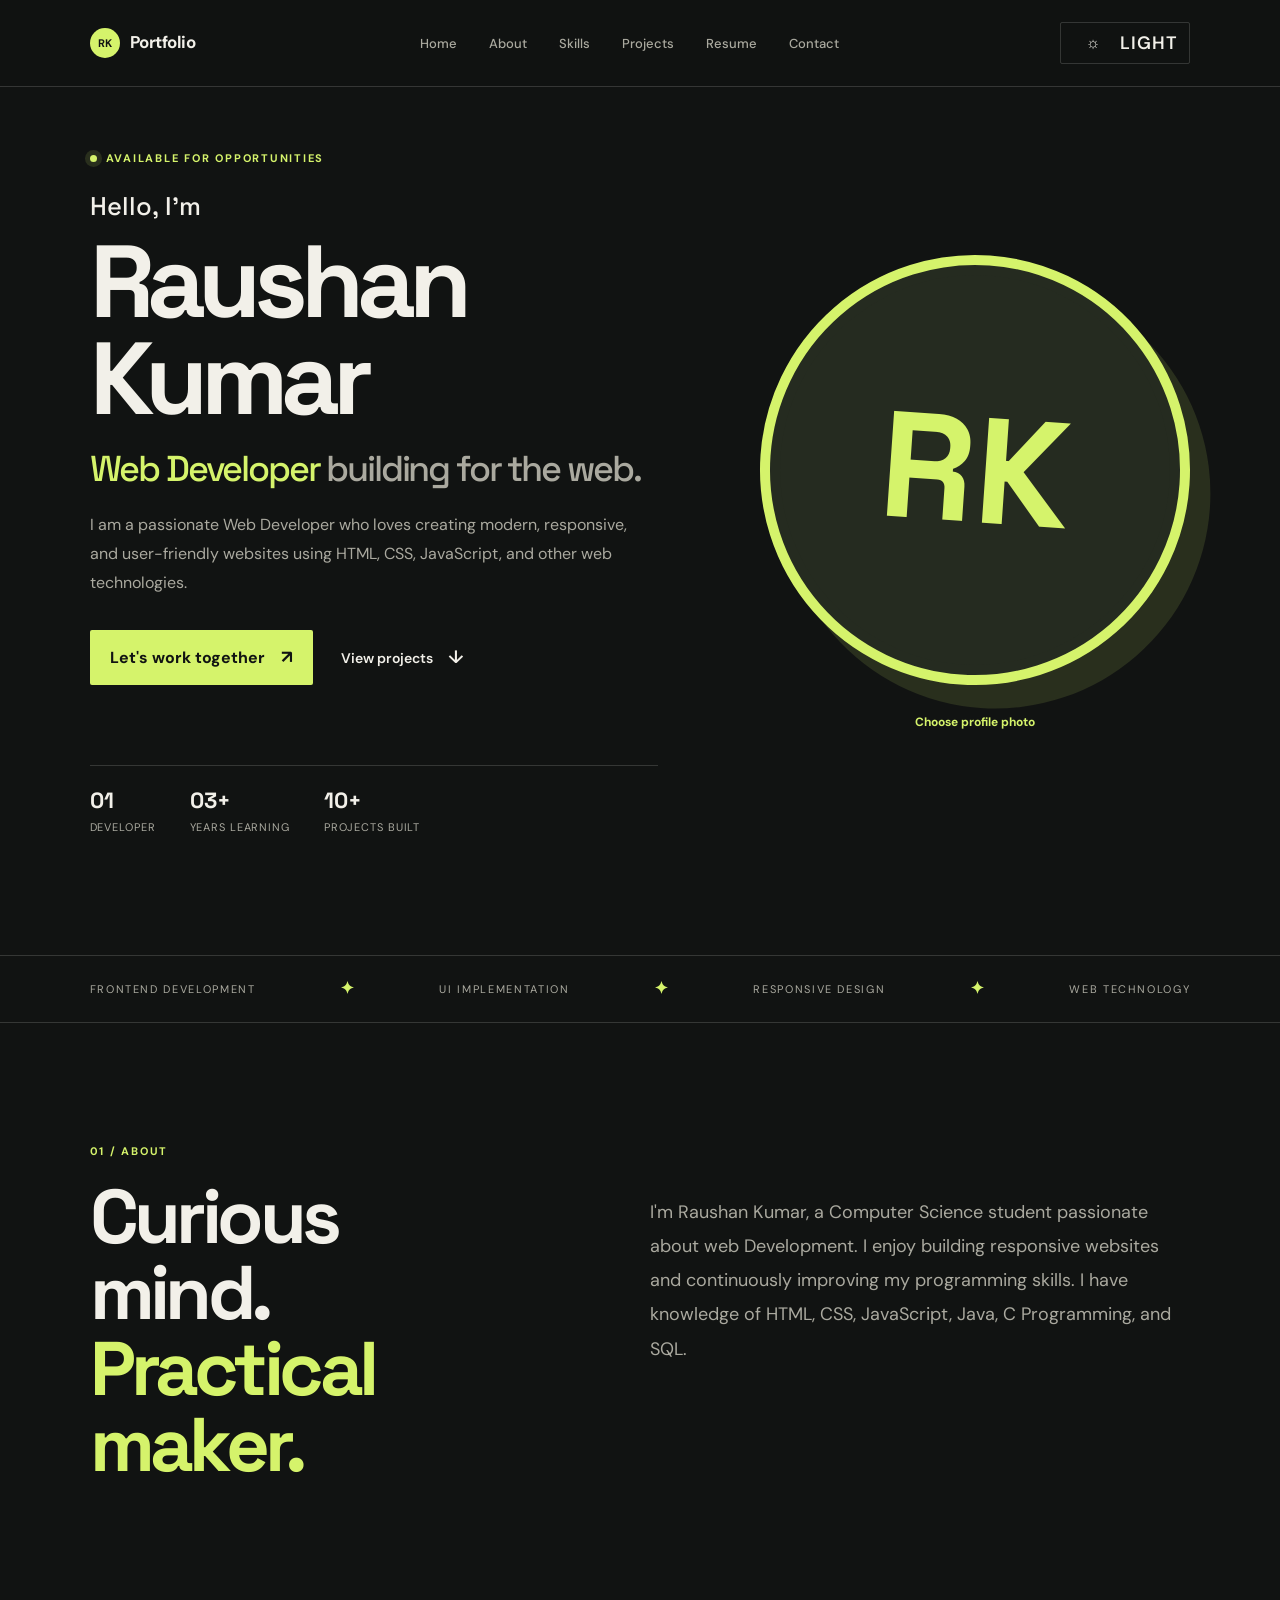
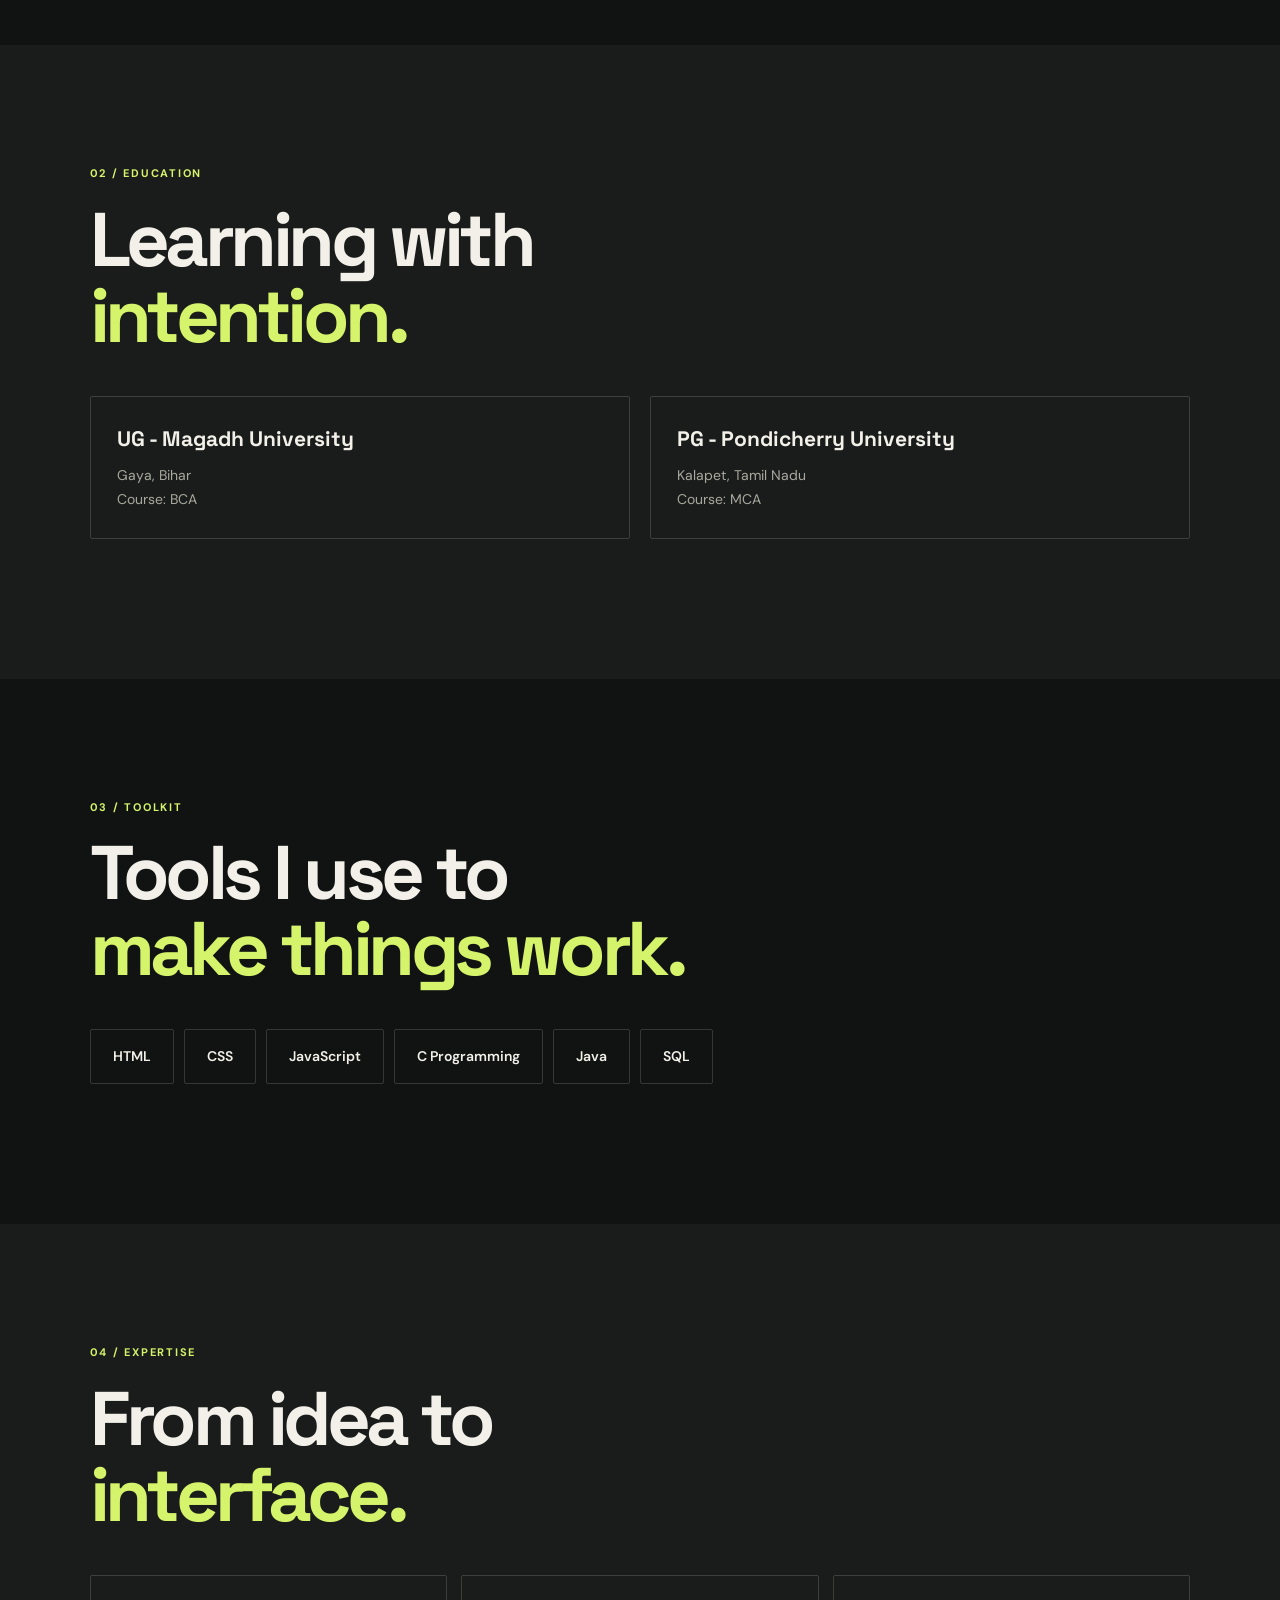
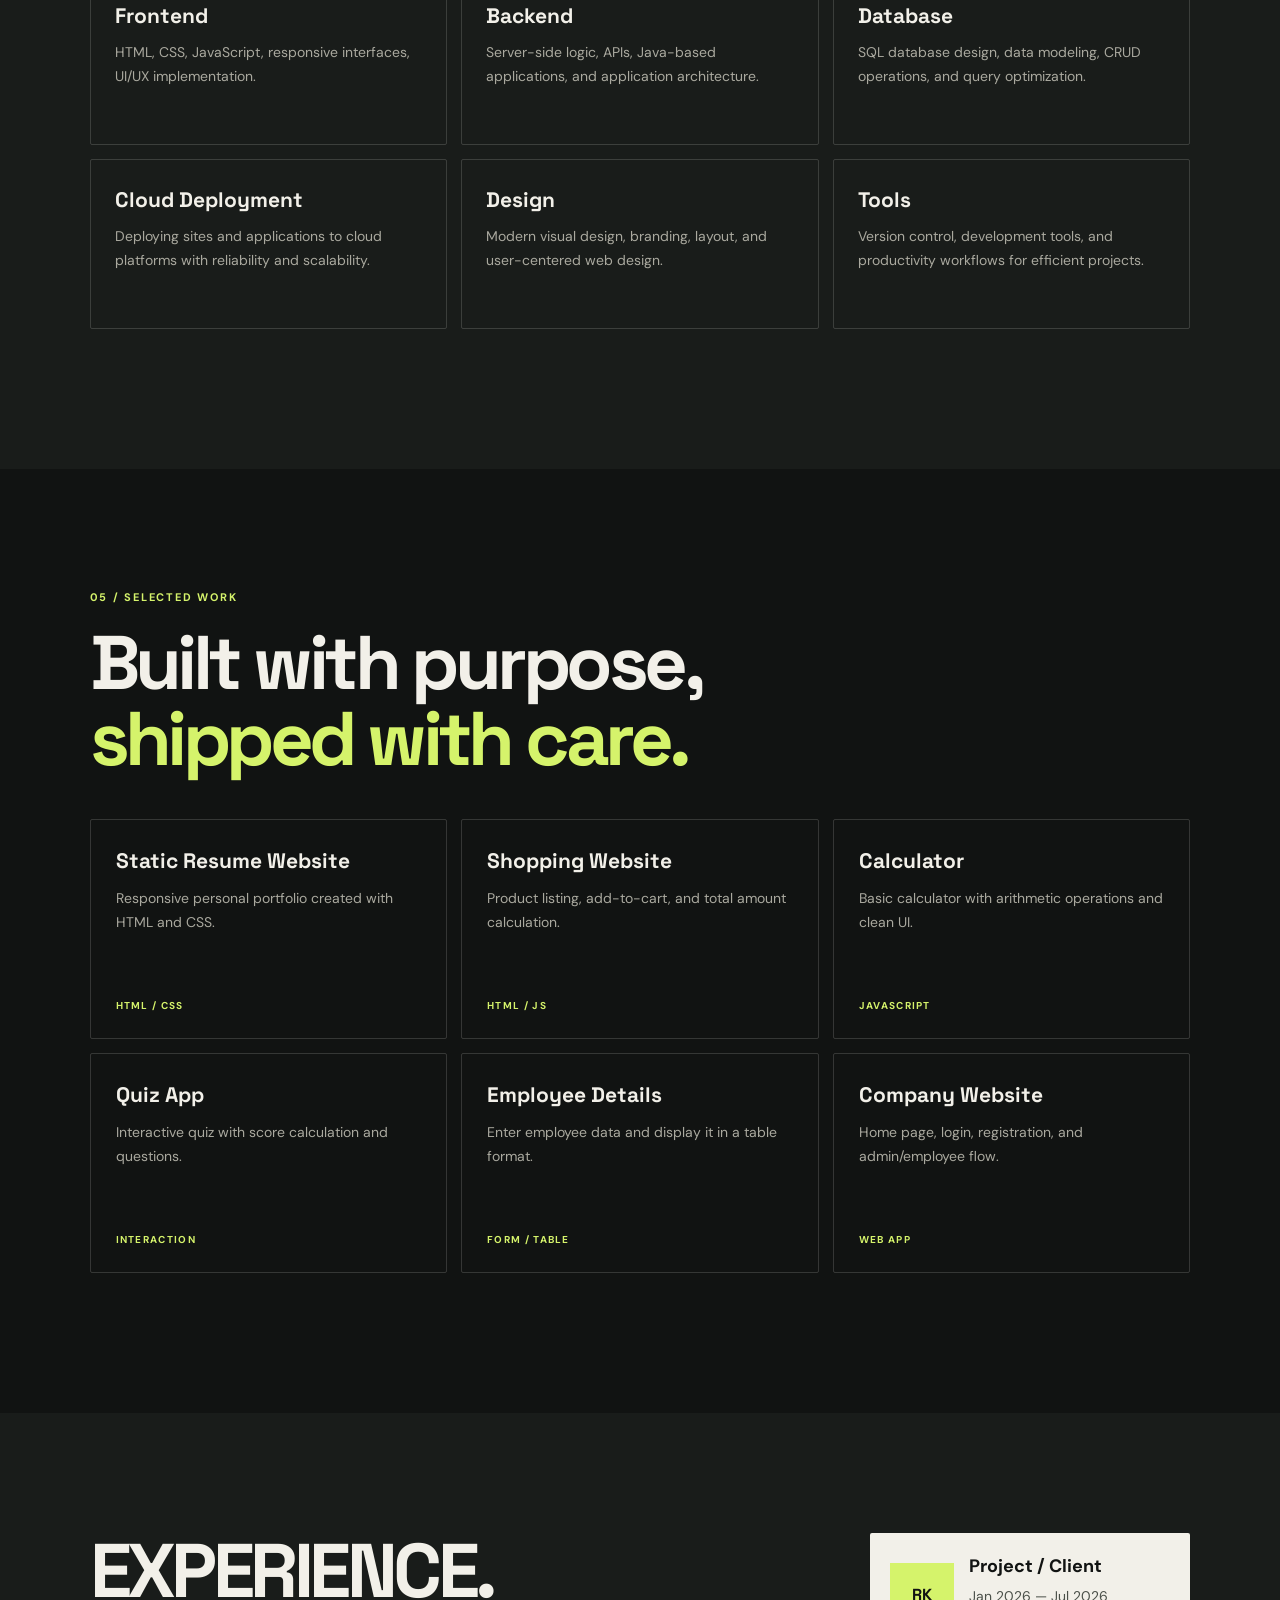
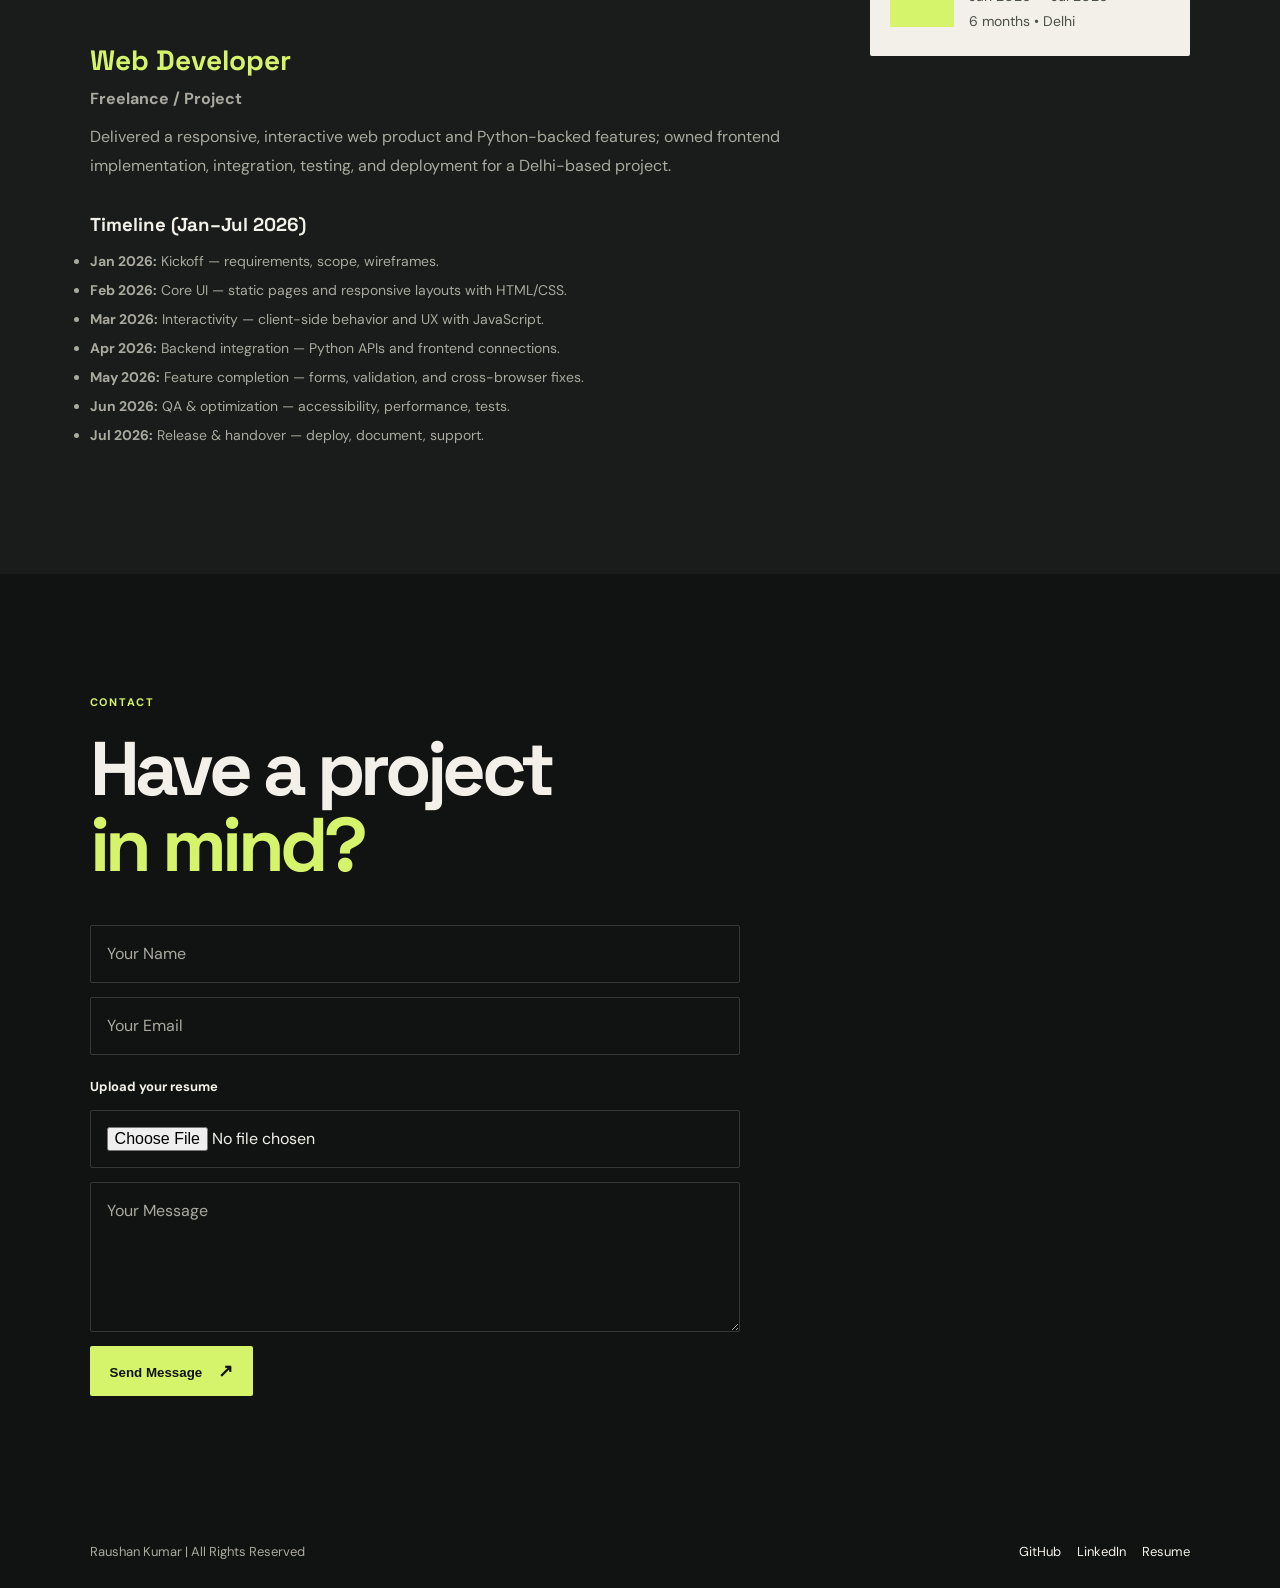
==== index.html @ f3c074e6 "Add files via upload" ====
<!DOCTYPE html>
<html lang="en">
<head>
<meta charset="UTF-8">
<meta name="viewport" content="width=device-width, initial-scale=1.0">
<title>Raushan Kumar | Portfolio</title>

<link rel="stylesheet" href="style.css">

<link rel="preconnect" href="https://fonts.googleapis.com">
<link rel="preconnect" href="https://fonts.gstatic.com" crossorigin>

<link href="https://fonts.googleapis.com/css2?family=DM+Sans:wght@400;500;600;700&family=Space+Grotesk:wght@500;600;700&display=swap" rel="stylesheet">
</head>

<body>

<header>
    <a class="logo" href="#home"><span>RK</span> Portfolio</a>

    <nav>
        <a href="#home">Home</a>
        <a href="#about">About</a>
        <a href="#skills">Skills</a>
        <a href="#projects">Projects</a>
        <a href="#resume">Resume</a>
        <a href="#contact">Contact</a>
    </nav>
    <button class="theme-toggle" id="theme-toggle" type="button" aria-label="Switch to light mode" aria-pressed="false">
        <span class="theme-icon">☼</span>
        <span class="theme-text">Light</span>
    </button>
</header>

<main>
<section class="home" id="home">

    <div class="content">
        <p class="eyebrow"><span></span> Available for opportunities</p>
        <h3>Hello, I'm</h3>
        <h1>Raushan Kumar</h1>
        <h2>Web Developer <span>building for the web.</span></h2>

        <p>
            I am a passionate Web Developer who loves creating modern,
            responsive, and user-friendly websites using HTML, CSS,
            JavaScript, and other web technologies.
        </p>

        <div class="hero-actions">
            <a href="#contact" class="btn">Let's work together <span>↗</span></a>
            <a href="#projects" class="text-link">View projects <span>↓</span></a>
        </div>

        <div class="hero-meta">
            <div><strong>01</strong><span>Developer</span></div>
            <div><strong>03+</strong><span>Years learning</span></div>
            <div><strong>10+</strong><span>Projects built</span></div>
        </div>

    </div>

    <div class="image">
        <div class="profile-frame">
            <img id="profile-image" src="profile.jpg" alt="Raushan Kumar" onerror="this.style.display='none'; document.querySelector('.profile-placeholder').style.display='grid';">
            <div class="profile-placeholder">RK</div>
        </div>
        <label class="profile-upload" for="profile-upload">Choose profile photo</label>
        <input id="profile-upload" class="profile-upload-input" type="file" accept="image/*">
    </div>

</section>

<div class="marquee" aria-label="Areas of expertise">
    <span>FRONTEND DEVELOPMENT</span><b>✦</b><span>UI IMPLEMENTATION</span><b>✦</b><span>RESPONSIVE DESIGN</span><b>✦</b><span>WEB TECHNOLOGY</span>
</div>

<section id="about" class="split-section">

<div><div class="section-label">01 / About</div>
<h2>Curious mind.<br><em>Practical maker.</em></h2></div>

<p>
I'm Raushan Kumar, a Computer Science student passionate about web
Development. I enjoy building responsive websites and continuously
improving my programming skills. I have knowledge of HTML, CSS,
JavaScript, Java, C Programming, and SQL.
</p>

</section>

<section id="education" class="muted-section">

<div class="section-label">02 / Education</div>
<h2>Learning with<br><em>intention.</em></h2>

<div class="education">

<div class="education-card">
<h3>UG - Magadh University</h3>
<p>Gaya, Bihar</p>
<p>Course: BCA</p>
</div>

<div class="education-card">
<h3>PG - Pondicherry University</h3>
<p>Kalapet, Tamil Nadu</p>
<p>Course: MCA</p>
</div>

</div>

</section>

<section id="skills">

<div class="section-label">03 / Toolkit</div>
<h2>Tools I use to<br><em>make things work.</em></h2>

<div class="skills">

<div class="card">HTML</div>
<div class="card">CSS</div>
<div class="card">JavaScript</div>
<div class="card">C Programming</div>
<div class="card">Java</div>
<div class="card">SQL</div>

</div>

</section>

<section id="expertise" class="muted-section">

<div class="section-label">04 / Expertise</div>
<h2>From idea to<br><em>interface.</em></h2>

<div class="expertise">

<div class="expertise-card">
<h3>Frontend</h3>
<p>HTML, CSS, JavaScript, responsive interfaces, UI/UX implementation.</p>
</div>

<div class="expertise-card">
<h3>Backend</h3>
<p>Server-side logic, APIs, Java-based applications, and application architecture.</p>
</div>

<div class="expertise-card">
<h3>Database</h3>
<p>SQL database design, data modeling, CRUD operations, and query optimization.</p>
</div>

<div class="expertise-card">
<h3>Cloud Deployment</h3>
<p>Deploying sites and applications to cloud platforms with reliability and scalability.</p>
</div>

<div class="expertise-card">
<h3>Design</h3>
<p>Modern visual design, branding, layout, and user-centered web design.</p>
</div>

<div class="expertise-card">
<h3>Tools</h3>
<p>Version control, development tools, and productivity workflows for efficient projects.</p>
</div>

</div>

</section>

<section id="projects">

<div class="section-label">05 / Selected work</div>
<h2>Built with purpose,<br><em>shipped with care.</em></h2>

<div class="projects">

<a class="project" href="projects/static-resume.html">
<h3>Static Resume Website</h3>
<p>Responsive personal portfolio created with HTML and CSS.</p>
<span class="project-tag">HTML / CSS</span>
</a>

<a class="project" href="projects/shopping.html">
<h3>Shopping Website</h3>
<p>Product listing, add-to-cart, and total amount calculation.</p>
<span class="project-tag">HTML / JS</span>
</a>

<a class="project" href="projects/calculator.html">
<h3>Calculator</h3>
<p>Basic calculator with arithmetic operations and clean UI.</p>
<span class="project-tag">JAVASCRIPT</span>
</a>

<a class="project" href="projects/quiz.html">
<h3>Quiz App</h3>
<p>Interactive quiz with score calculation and questions.</p>
<span class="project-tag">INTERACTION</span>
</a>

<a class="project" href="projects/employee.html">
<h3>Employee Details</h3>
<p>Enter employee data and display it in a table format.</p>
<span class="project-tag">FORM / TABLE</span>
</a>

<a class="project" href="projects/company.html">
<h3>Company Website</h3>
<p>Home page, login, registration, and admin/employee flow.</p>
<span class="project-tag">WEB APP</span>
</a>

</div>

</section>

<section id="experience" class="experience-section">

    <div class="experience-wrap">

        <div class="experience-left">
            <h2 class="exp-title">EXPERIENCE.</h2>

            <div class="exp-item">
                <h3 class="role">Web Developer</h3>
                <h4 class="company">Freelance / Project</h4>
                <p class="exp-desc">Delivered a responsive, interactive web product and Python-backed features; owned frontend implementation, integration, testing, and deployment for a Delhi-based project.</p>
            </div>

            <div class="timeline-list">
                <h3>Timeline (Jan–Jul 2026)</h3>
                <ul>
                    <li><strong>Jan 2026:</strong> Kickoff — requirements, scope, wireframes.</li>
                    <li><strong>Feb 2026:</strong> Core UI — static pages and responsive layouts with HTML/CSS.</li>
                    <li><strong>Mar 2026:</strong> Interactivity — client-side behavior and UX with JavaScript.</li>
                    <li><strong>Apr 2026:</strong> Backend integration — Python APIs and frontend connections.</li>
                    <li><strong>May 2026:</strong> Feature completion — forms, validation, and cross-browser fixes.</li>
                    <li><strong>Jun 2026:</strong> QA &amp; optimization — accessibility, performance, tests.</li>
                    <li><strong>Jul 2026:</strong> Release &amp; handover — deploy, document, support.</li>
                </ul>
            </div>

        </div>

        <aside class="experience-right">
            <div class="exp-card">
                <div class="exp-logo">RK</div>
                <div class="exp-card-body">
                    <h4>Project / Client</h4>
                    <p>Jan 2026 — Jul 2026</p>
                    <p>6 months • Delhi</p>
                </div>
            </div>
        </aside>

    </div>

</section>
</main>

<section id="contact">

<div class="section-label"> Contact</div>
<h2>Have a project<br><em>in mind?</em></h2>

<form enctype="multipart/form-data">

<input type="text" placeholder="Your Name" required>

<input type="email" placeholder="Your Email" required>

<label class="resume-label" for="resume">Upload your resume</label>
<input id="resume" type="file" accept="application/pdf,.doc,.docx" title="Upload resume (optional)">

<textarea placeholder="Your Message" required></textarea>

<button type="submit">Send Message <span>↗</span></button>

</form>

</section>

<footer>

<p>Raushan Kumar | All Rights Reserved</p>

<div class="footer-social">
    <a href="https://github.com/YOUR_GITHUB_USERNAME" target="_blank">GitHub</a>
    <a href="https://www.linkedin.com/in/YOUR_LINKEDIN_USERNAME/" target="_blank">LinkedIn</a>
    <a href="resume.pdf" target="_blank" download>Resume</a>
</div>

</footer>

<script>
const profileUpload = document.querySelector('#profile-upload');
const profileImage = document.querySelector('#profile-image');
const profilePlaceholder = document.querySelector('.profile-placeholder');
const themeToggle = document.querySelector('#theme-toggle');

function setTheme(theme) {
    const isLight = theme === 'light';
    document.documentElement.dataset.theme = isLight ? 'light' : 'dark';
    themeToggle.setAttribute('aria-pressed', String(isLight));
    themeToggle.setAttribute('aria-label', isLight ? 'Switch to dark mode' : 'Switch to light mode');
    themeToggle.querySelector('.theme-icon').textContent = isLight ? '☾' : '☼';
    themeToggle.querySelector('.theme-text').textContent = isLight ? 'Dark' : 'Light';
    localStorage.setItem('portfolio-theme', isLight ? 'light' : 'dark');
}

setTheme(localStorage.getItem('portfolio-theme') || 'dark');
themeToggle.addEventListener('click', () => {
    setTheme(document.documentElement.dataset.theme === 'light' ? 'dark' : 'light');
});

profileUpload.addEventListener('change', () => {
    const selectedPhoto = profileUpload.files[0];
    if (!selectedPhoto) return;
    profileImage.src = URL.createObjectURL(selectedPhoto);
    profileImage.style.display = 'block';
    profilePlaceholder.style.display = 'none';
});
</script>

</body>
</html>
---- style.css ----
@import url('https://fonts.googleapis.com/css2?family=DM+Sans:wght@400;500;600;700&family=Space+Grotesk:wght@500;600;700&display=swap');
:root{--ink:#111312;--paper:#f2f0e9;--muted:#aaa99f;--line:rgba(242,240,233,.16);--lime:#d5f36b}
*{margin:0;padding:0;box-sizing:border-box;scroll-behavior:smooth}
body{background:var(--ink);color:var(--paper);font-family:'DM Sans',sans-serif;line-height:1.5}
[data-theme="light"]{--ink:#f4f2ea;--paper:#171916;--muted:#62665e;--line:rgba(23,25,22,.18)}
[data-theme="light"] header{background:rgba(244,242,234,.88)}
[data-theme="light"] .muted-section,[data-theme="light"] .experience-section{background:#e7e5dc}
[data-theme="light"] .profile-frame{background:#d7d9cc}
header{position:fixed;top:0;width:100%;display:flex;justify-content:space-between;align-items:center;padding:22px 7vw;background:rgba(17,19,18,.86);backdrop-filter:blur(14px);border-bottom:1px solid var(--line);z-index:1000}
.logo{font-size:17px;font-weight:700;color:var(--paper);text-decoration:none;letter-spacing:-.03em;display:flex;align-items:center;gap:10px}.logo span{color:var(--ink);background:var(--lime);width:30px;height:30px;display:grid;place-items:center;font-size:11px;border-radius:50%}
nav a{color:var(--muted);text-decoration:none;margin-left:28px;font-size:13px;font-weight:500;transition:.3s}nav a:hover{color:var(--lime)}
.theme-toggle{display:flex;align-items:center;gap:7px;margin-left:24px;padding:8px 12px;background:transparent;color:var(--paper);border:1px solid var(--line);font:600 11px 'DM Sans',sans-serif;text-transform:uppercase;letter-spacing:.08em}.theme-toggle:hover{background:var(--lime);color:var(--ink);transform:none}.theme-icon{font-size:16px;line-height:1}
section{padding:120px 7vw;max-width:1440px;margin:auto}.home{display:flex;justify-content:space-between;align-items:center;min-height:100vh;gap:8vw;padding-top:150px;position:relative;overflow:hidden}.home h3{font-family:'Space Grotesk',sans-serif;font-size:clamp(18px,2vw,28px);font-weight:500;margin-bottom:8px}.home h1{font-family:'Space Grotesk',sans-serif;font-size:clamp(50px,8vw,112px);line-height:.95;letter-spacing:-.07em;color:var(--paper);max-width:800px}.home h2{margin:24px 0;font-size:clamp(20px,3vw,36px);font-weight:500;color:var(--lime)}.home h2 span{color:var(--muted)}
.eyebrow,.section-label{color:var(--lime);font-size:11px;font-weight:700;letter-spacing:.16em;text-transform:uppercase}.eyebrow{display:flex;align-items:center;gap:9px;margin-bottom:20px}.eyebrow span{width:7px;height:7px;background:var(--lime);border-radius:50%;box-shadow:0 0 0 5px rgba(213,243,107,.12)}.home p:not(.eyebrow){color:var(--muted);margin:20px 0;line-height:1.8;max-width:540px}.hero-actions{display:flex;align-items:center;gap:28px;margin-top:32px}.btn,button{display:inline-block;padding:14px 20px;background:var(--lime);color:var(--ink);text-decoration:none;font-weight:700;border:0;border-radius:2px;transition:.3s;cursor:pointer}.btn:hover,button:hover{background:#fff;transform:translateY(-3px)}.btn span,.text-link span,button span{margin-left:12px;font-size:18px}.text-link{color:var(--paper);text-decoration:none;font-size:14px;font-weight:600}.text-link:hover{color:var(--lime)}.hero-meta{display:flex;gap:34px;margin-top:80px;border-top:1px solid var(--line);padding-top:18px}.hero-meta div{display:flex;flex-direction:column;gap:2px}.hero-meta strong{font-family:'Space Grotesk';font-size:22px}.hero-meta span{font-size:11px;color:var(--muted);text-transform:uppercase;letter-spacing:.08em}
.profile-frame{width:min(34vw,430px);aspect-ratio:1;border:10px solid var(--lime);border-radius:50%;padding:10px;background:#252b20;box-shadow:22px 22px 0 rgba(213,243,107,.12);transform:rotate(4deg)}.profile-frame img,.profile-placeholder{width:100%;height:100%;object-fit:cover;object-position:center;border-radius:50%}.profile-placeholder{display:none;place-items:center;background:#252b20;color:var(--lime);font:700 clamp(70px,12vw,150px)/1 'Space Grotesk'}.profile-upload{display:block;width:max-content;margin:28px auto 0;color:var(--lime);font-size:12px;font-weight:700;cursor:pointer}.profile-upload:hover{text-decoration:underline}.profile-upload-input{display:none}.marquee{border-top:1px solid var(--line);border-bottom:1px solid var(--line);padding:20px 7vw;display:flex;justify-content:space-between;align-items:center;gap:25px;color:var(--muted);font-size:11px;letter-spacing:.15em;overflow:hidden;white-space:nowrap}.marquee b{color:var(--lime);font-size:17px}
.section-label{margin-bottom:20px}section h2{font-family:'Space Grotesk',sans-serif;text-align:left;font-size:clamp(38px,6vw,76px);line-height:1;letter-spacing:-.06em;color:var(--paper);margin:0 0 42px}section h2 em{color:var(--lime);font-style:normal}.split-section{display:grid;grid-template-columns:1fr 1.25fr;gap:10vw;align-items:start}#about p{color:var(--muted);max-width:650px;margin:52px 0 0;line-height:1.9;text-align:left;font-size:18px}.muted-section{background:#191c1a;max-width:none;padding-left:7vw;padding-right:7vw}.education,.skills,.expertise,.projects{max-width:1180px;margin:0 auto 20px}.education{display:grid;grid-template-columns:repeat(2,1fr);gap:20px}.education-card,.expertise-card,.project,.card{background:transparent;border:1px solid var(--line);border-radius:2px;transition:.3s}.education-card{padding:26px}.education-card:hover,.expertise-card:hover,.project:hover,.card:hover{transform:translateY(-6px);border-color:var(--lime);background:rgba(213,243,107,.07)}.education-card h3,.expertise-card h3,.project h3{font-family:'Space Grotesk';font-size:21px;margin-bottom:10px}.education-card p,.expertise-card p,.project p{color:var(--muted);font-size:14px;line-height:1.7}.skills{display:flex;flex-wrap:wrap;gap:10px}.card{padding:16px 22px;font-size:14px;font-weight:600}.expertise{display:grid;grid-template-columns:repeat(3,1fr);gap:14px}.expertise-card{padding:24px;min-height:170px}.projects{display:grid;grid-template-columns:repeat(3,1fr);gap:14px}.project{padding:25px;min-height:220px;display:flex;flex-direction:column;text-decoration:none;color:inherit}.project-tag{margin-top:auto;color:var(--lime);font-size:10px;letter-spacing:.13em;font-weight:700}
.experience-section{background:#191c1a;max-width:none}.experience-wrap{display:flex;gap:70px;align-items:flex-start;max-width:1180px;margin:0 auto}.experience-left{flex:1}.exp-title{font-size:clamp(38px,6vw,76px);font-family:'Space Grotesk';letter-spacing:-.06em;margin-bottom:30px}.exp-item .role{font-family:'Space Grotesk';font-size:28px;color:var(--lime);margin-bottom:6px}.company{font-size:16px;color:var(--muted);margin-bottom:12px}.exp-desc{line-height:1.8;color:var(--muted);max-width:700px}.experience-right{width:320px}.exp-card{background:var(--paper);color:var(--ink);padding:20px;border-radius:2px;display:flex;gap:15px;align-items:center}.exp-logo{width:64px;height:64px;background:var(--lime);display:grid;place-items:center;font-family:'Space Grotesk';font-weight:700}.exp-card-body h4{margin:0 0 6px;font-size:18px}.exp-card-body p{margin:4px 0;color:#4b5049;font-size:14px}.timeline-list{margin-top:30px}.timeline-list h3{font-family:'Space Grotesk';margin-bottom:12px}.timeline-list li{margin-bottom:8px;color:var(--muted);font-size:14px}
#contact{background:var(--ink);color:var(--paper);max-width:none}#contact .section-label{color:var(--lime)}#contact h2{color:var(--paper)}#contact h2 em{color:var(--lime)}form{max-width:650px;display:flex;flex-direction:column;gap:14px}.resume-label{font-size:13px;font-weight:700;margin-top:8px}input,textarea{padding:16px;border:1px solid var(--line);border-radius:2px;font:inherit;background:transparent;color:var(--paper)}input::placeholder,textarea::placeholder{color:var(--muted)}textarea{height:150px;resize:vertical}#contact button{background:var(--lime);color:var(--ink);align-self:flex-start}footer{background:var(--ink);padding:26px 7vw;display:flex;justify-content:space-between;align-items:center;color:var(--muted);font-size:13px}.footer-social{display:flex;gap:16px}.footer-social a{color:var(--paper);text-decoration:none}.footer-social a:hover{color:var(--lime)}
@media(max-width:768px){header{padding:16px 5vw;flex-wrap:wrap;gap:12px}.theme-toggle{margin-left:auto;padding:7px 9px}.theme-text{display:none}nav{width:100%;display:flex;justify-content:space-between;order:3}nav a{margin-left:0;font-size:11px}section{padding:90px 5vw}.home{flex-direction:column-reverse;align-items:flex-start;padding-top:130px;gap:60px}.image{align-self:center}.profile-frame{width:min(76vw,360px)}.home h1{font-size:clamp(48px,14vw,80px)}.hero-meta{margin-top:50px;gap:20px}.hero-meta span{font-size:9px}.marquee{padding:16px 5vw;justify-content:flex-start}.marquee span:nth-of-type(even),.marquee span:nth-of-type(3){display:none}.split-section{display:block}.split-section h2{margin-bottom:0}.split-section p{margin-top:30px!important}.education,.expertise,.projects{grid-template-columns:1fr}.experience-wrap{flex-direction:column;gap:35px}.experience-right{width:100%}.exp-card{max-width:100%}footer{flex-direction:column;gap:18px;text-align:center}}
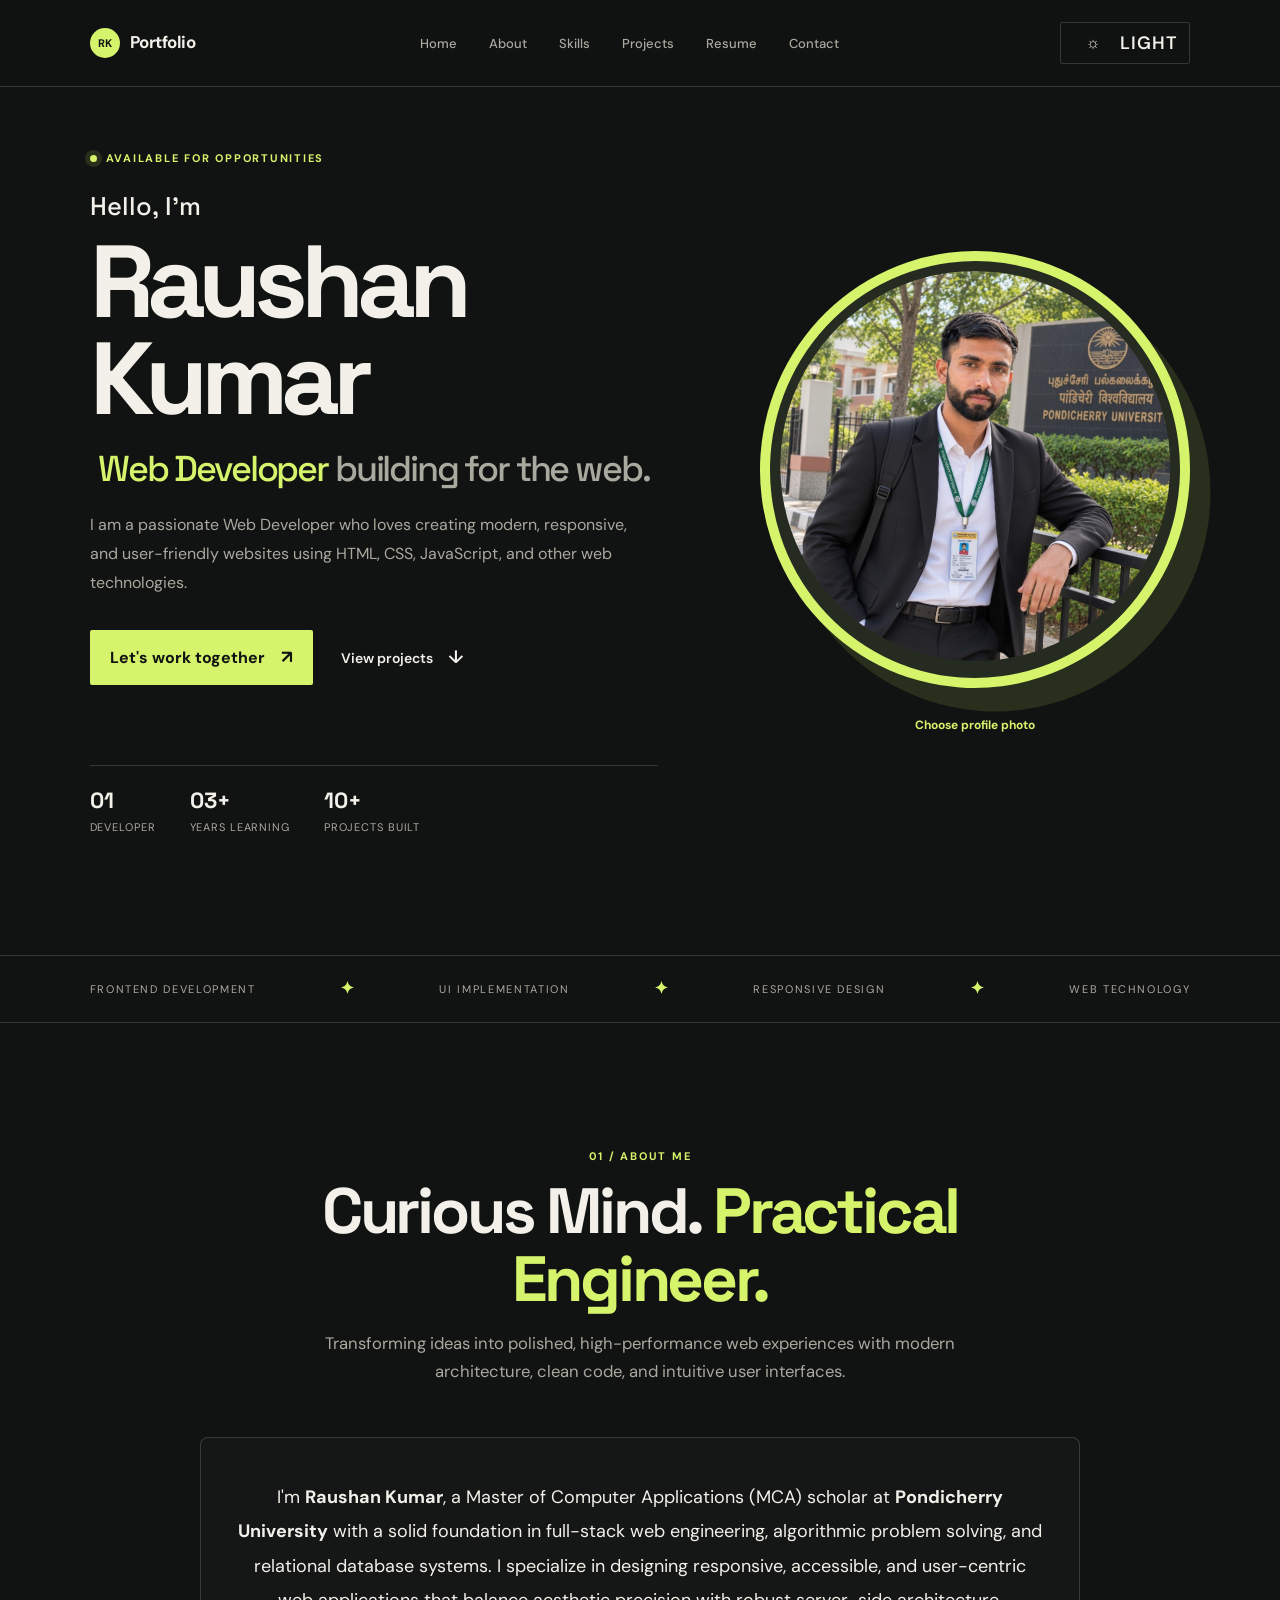
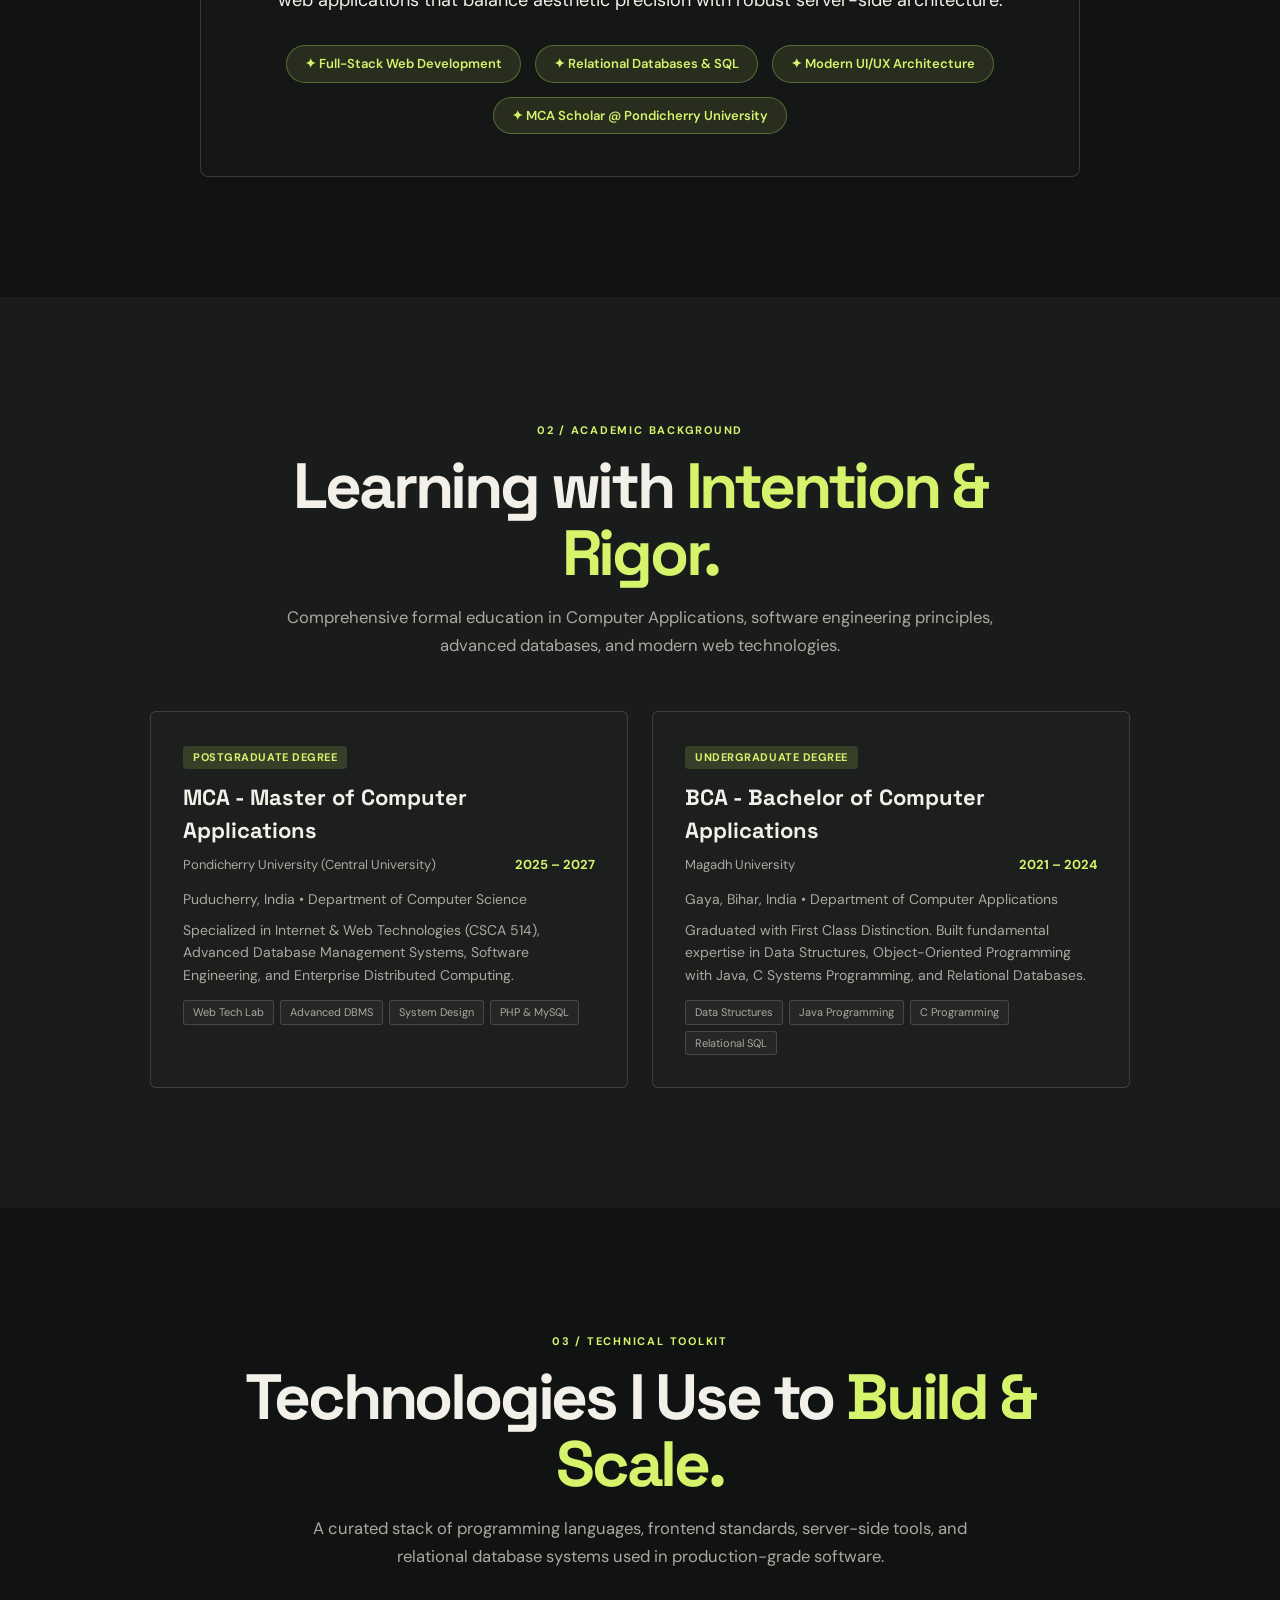
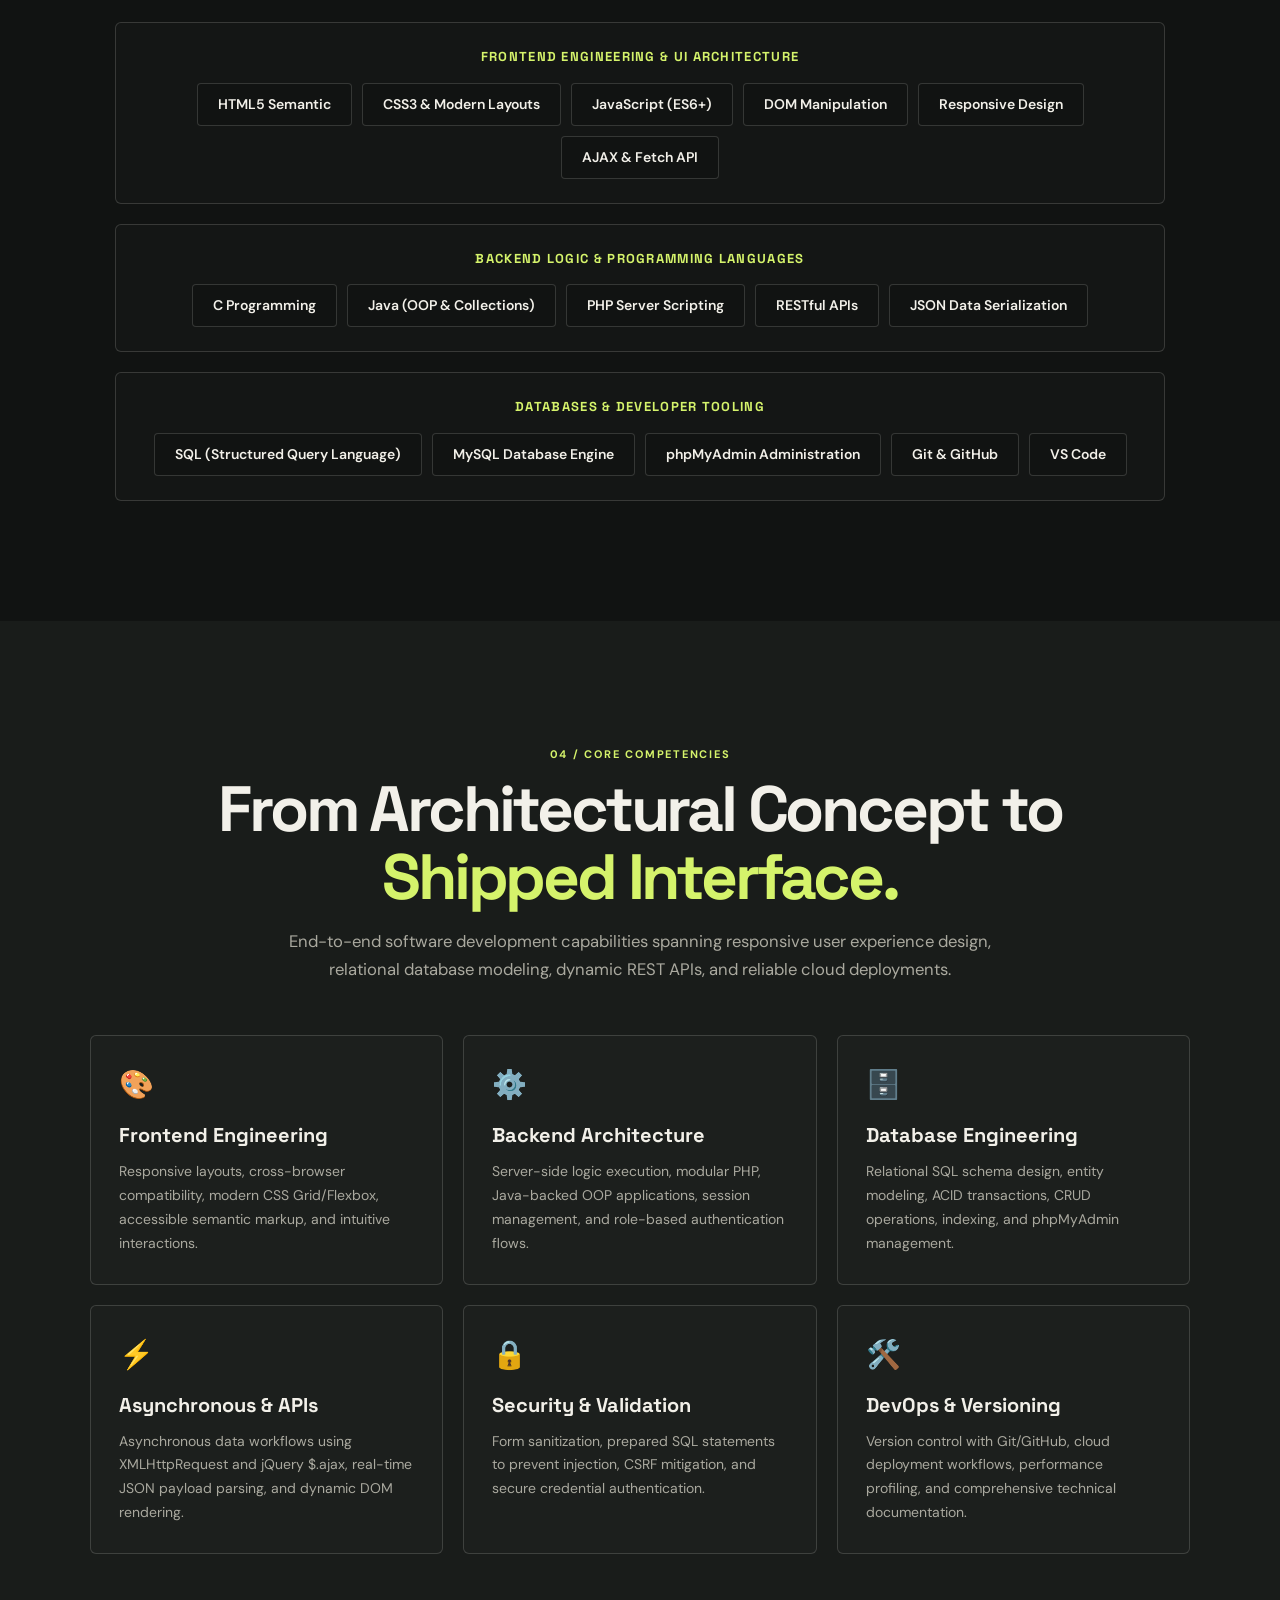
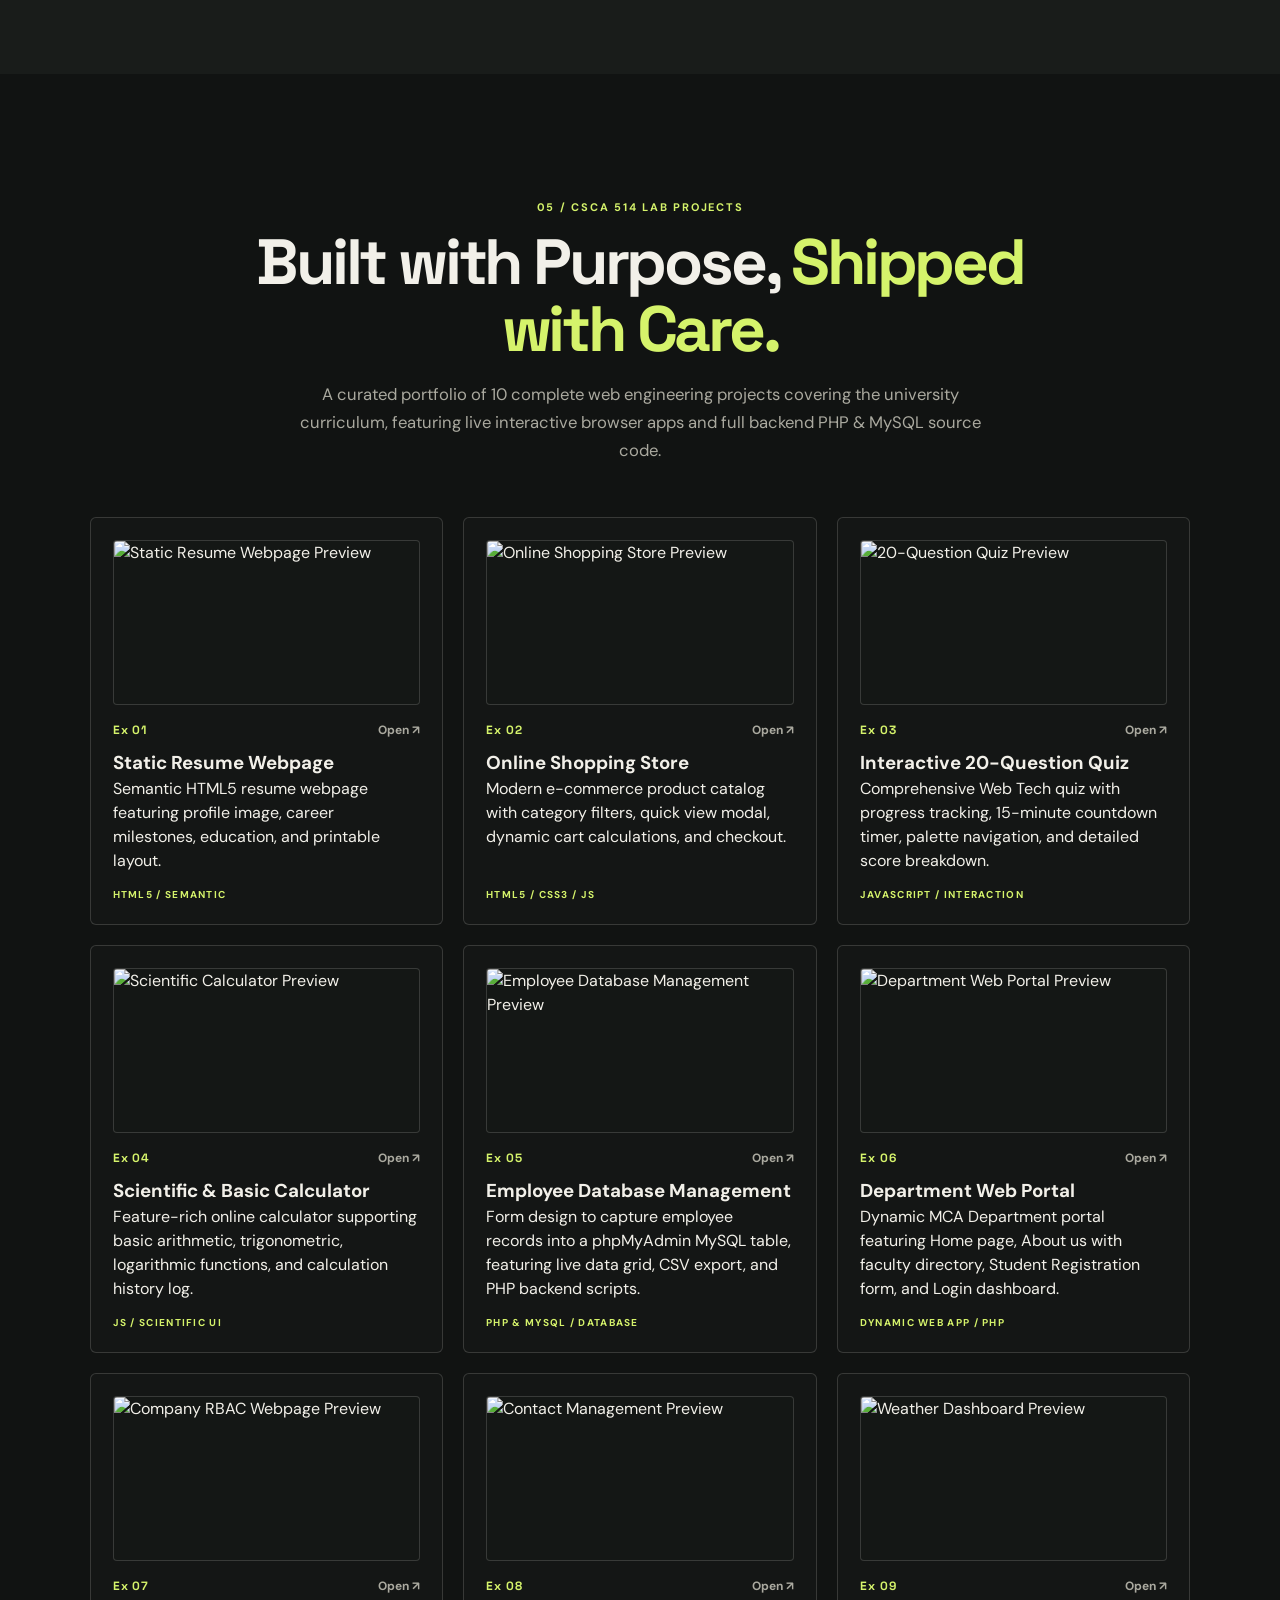
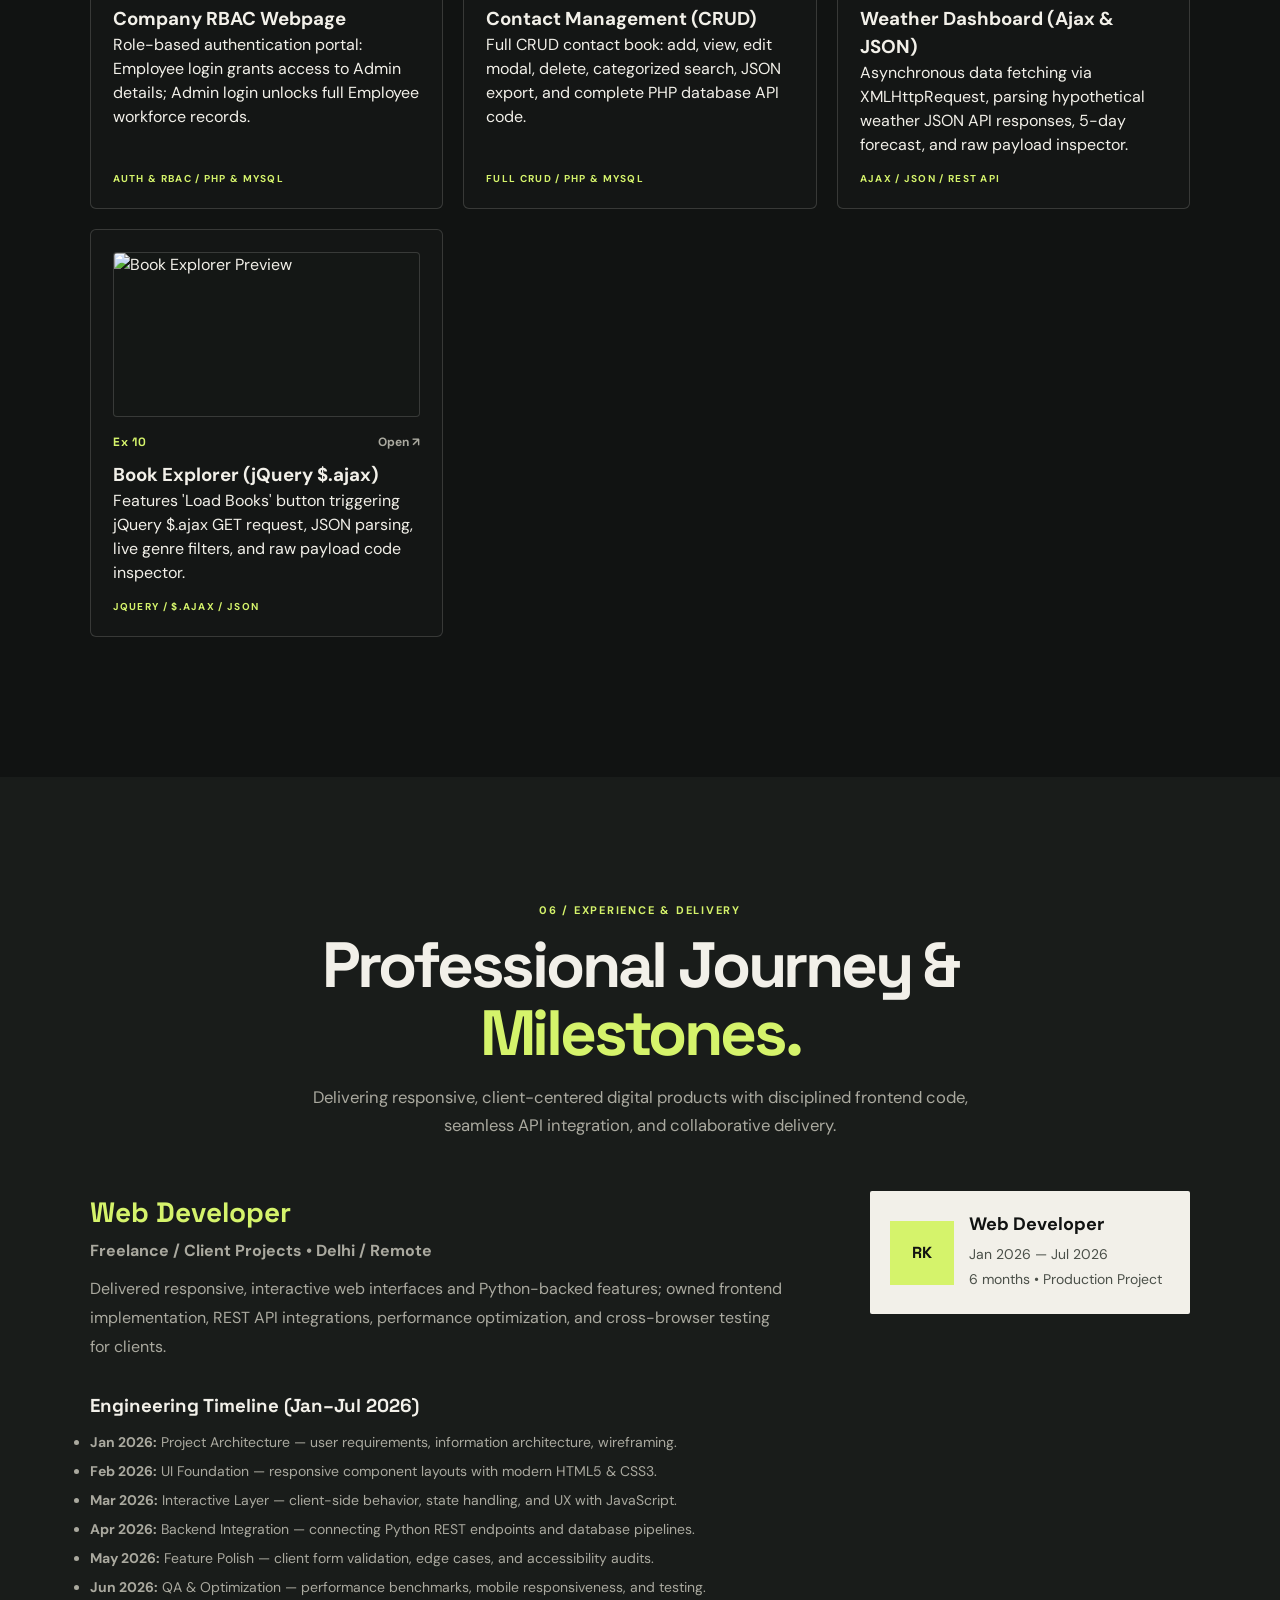
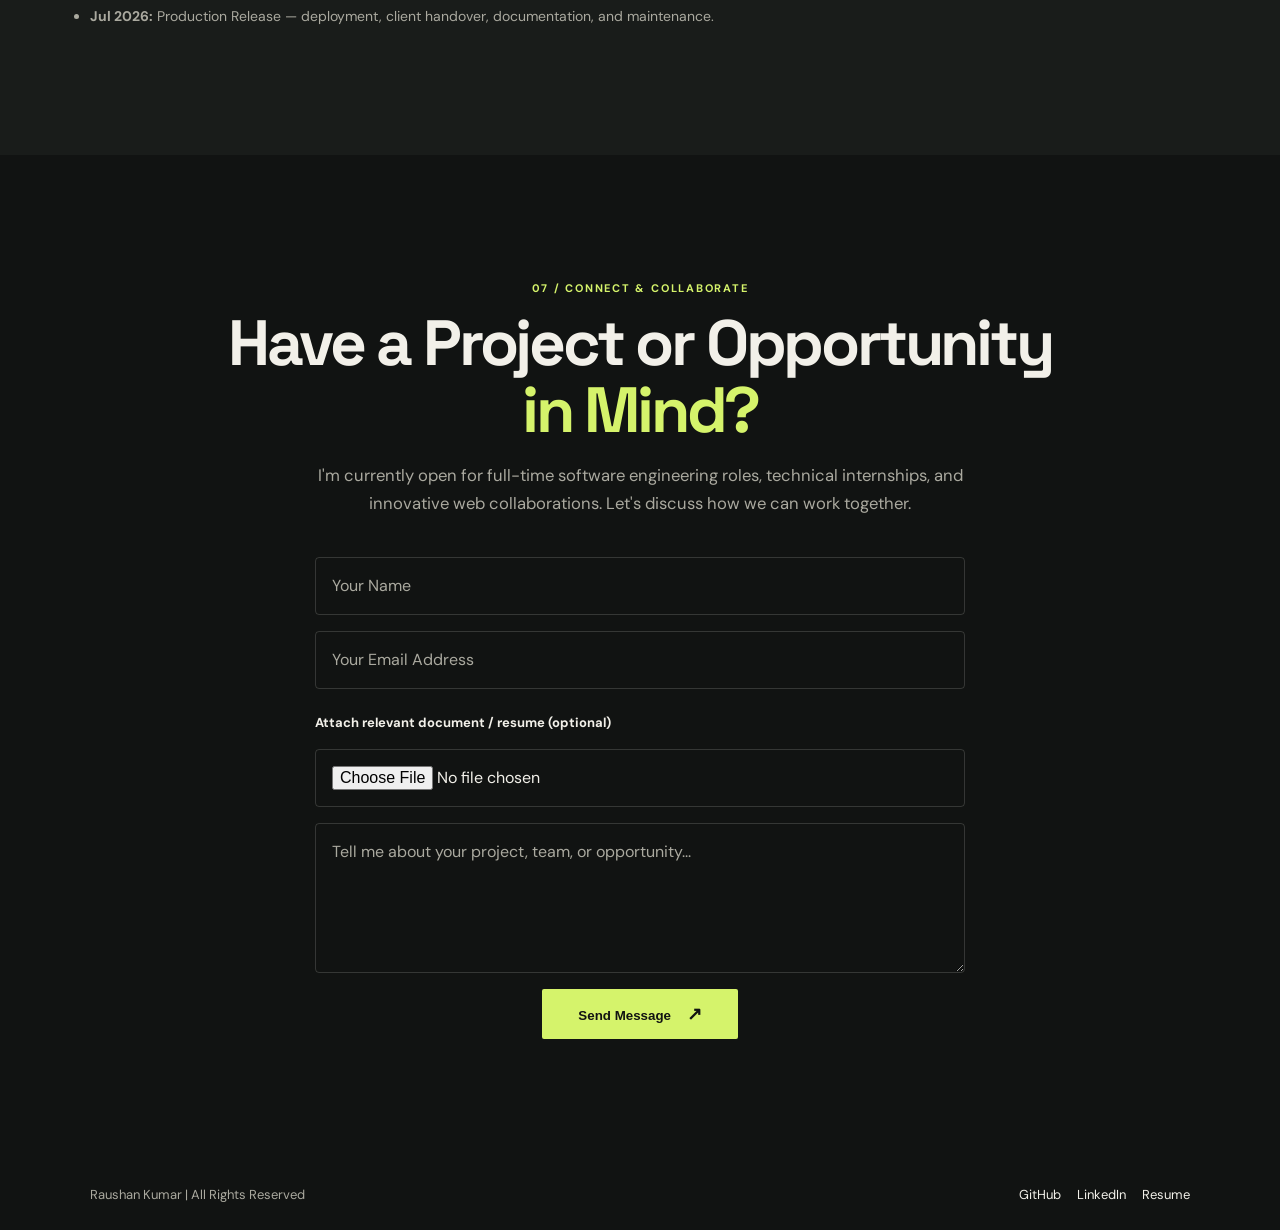
==== commit a1f5b49a: "Add files via upload" ====
--- a/index.html
+++ b/index.html
@@ -75,143 +75,297 @@
     <span>FRONTEND DEVELOPMENT</span><b>✦</b><span>UI IMPLEMENTATION</span><b>✦</b><span>RESPONSIVE DESIGN</span><b>✦</b><span>WEB TECHNOLOGY</span>
 </div>
 
-<section id="about" class="split-section">
-
-<div><div class="section-label">01 / About</div>
-<h2>Curious mind.<br><em>Practical maker.</em></h2></div>
-
-<p>
-I'm Raushan Kumar, a Computer Science student passionate about web
-Development. I enjoy building responsive websites and continuously
-improving my programming skills. I have knowledge of HTML, CSS,
-JavaScript, Java, C Programming, and SQL.
-</p>
-
+<section id="about">
+    <div class="section-header">
+        <div class="section-label">01 / About Me</div>
+        <h2>Curious Mind. <em>Practical Engineer.</em></h2>
+        <p class="section-sub">Transforming ideas into polished, high-performance web experiences with modern architecture, clean code, and intuitive user interfaces.</p>
+    </div>
+
+    <div class="about-card-center">
+        <p>
+            I'm <strong>Raushan Kumar</strong>, a Master of Computer Applications (MCA) scholar at <strong>Pondicherry University</strong> with a solid foundation in full-stack web engineering, algorithmic problem solving, and relational database systems. I specialize in designing responsive, accessible, and user-centric web applications that balance aesthetic precision with robust server-side architecture.
+        </p>
+        <div class="about-highlights">
+            <span class="about-pill">✦ Full-Stack Web Development</span>
+            <span class="about-pill">✦ Relational Databases &amp; SQL</span>
+            <span class="about-pill">✦ Modern UI/UX Architecture</span>
+            <span class="about-pill">✦ MCA Scholar @ Pondicherry University</span>
+        </div>
+    </div>
 </section>
 
 <section id="education" class="muted-section">
-
-<div class="section-label">02 / Education</div>
-<h2>Learning with<br><em>intention.</em></h2>
-
-<div class="education">
-
-<div class="education-card">
-<h3>UG - Magadh University</h3>
-<p>Gaya, Bihar</p>
-<p>Course: BCA</p>
-</div>
-
-<div class="education-card">
-<h3>PG - Pondicherry University</h3>
-<p>Kalapet, Tamil Nadu</p>
-<p>Course: MCA</p>
-</div>
-
-</div>
-
+    <div class="section-header">
+        <div class="section-label">02 / Academic Background</div>
+        <h2>Learning with <em>Intention &amp; Rigor.</em></h2>
+        <p class="section-sub">Comprehensive formal education in Computer Applications, software engineering principles, advanced databases, and modern web technologies.</p>
+    </div>
+
+    <div class="education">
+        <div class="education-card">
+            <span class="edu-badge">POSTGRADUATE DEGREE</span>
+            <h3>MCA - Master of Computer Applications</h3>
+            <div class="edu-meta">
+                <span>Pondicherry University (Central University)</span>
+                <span style="color:var(--lime); font-weight:700;">2025 – 2027</span>
+            </div>
+            <p>Puducherry, India • Department of Computer Science</p>
+            <p style="margin-top:8px;">Specialized in Internet &amp; Web Technologies (CSCA 514), Advanced Database Management Systems, Software Engineering, and Enterprise Distributed Computing.</p>
+            <div class="edu-chips">
+                <span class="edu-chip">Web Tech Lab</span>
+                <span class="edu-chip">Advanced DBMS</span>
+                <span class="edu-chip">System Design</span>
+                <span class="edu-chip">PHP &amp; MySQL</span>
+            </div>
+        </div>
+
+        <div class="education-card">
+            <span class="edu-badge">UNDERGRADUATE DEGREE</span>
+            <h3>BCA - Bachelor of Computer Applications</h3>
+            <div class="edu-meta">
+                <span>Magadh University</span>
+                <span style="color:var(--lime); font-weight:700;">2021 – 2024</span>
+            </div>
+            <p>Gaya, Bihar, India • Department of Computer Applications</p>
+            <p style="margin-top:8px;">Graduated with First Class Distinction. Built fundamental expertise in Data Structures, Object-Oriented Programming with Java, C Systems Programming, and Relational Databases.</p>
+            <div class="edu-chips">
+                <span class="edu-chip">Data Structures</span>
+                <span class="edu-chip">Java Programming</span>
+                <span class="edu-chip">C Programming</span>
+                <span class="edu-chip">Relational SQL</span>
+            </div>
+        </div>
+    </div>
 </section>
 
 <section id="skills">
-
-<div class="section-label">03 / Toolkit</div>
-<h2>Tools I use to<br><em>make things work.</em></h2>
-
-<div class="skills">
-
-<div class="card">HTML</div>
-<div class="card">CSS</div>
-<div class="card">JavaScript</div>
-<div class="card">C Programming</div>
-<div class="card">Java</div>
-<div class="card">SQL</div>
-
-</div>
-
+    <div class="section-header">
+        <div class="section-label">03 / Technical Toolkit</div>
+        <h2>Technologies I Use to <em>Build &amp; Scale.</em></h2>
+        <p class="section-sub">A curated stack of programming languages, frontend standards, server-side tools, and relational database systems used in production-grade software.</p>
+    </div>
+
+    <div class="skills-container">
+        <div class="skills-category-card">
+            <div class="skill-group-title">Frontend Engineering &amp; UI Architecture</div>
+            <div class="skills-pills-row">
+                <div class="skill-badge">HTML5 Semantic</div>
+                <div class="skill-badge">CSS3 &amp; Modern Layouts</div>
+                <div class="skill-badge">JavaScript (ES6+)</div>
+                <div class="skill-badge">DOM Manipulation</div>
+                <div class="skill-badge">Responsive Design</div>
+                <div class="skill-badge">AJAX &amp; Fetch API</div>
+            </div>
+        </div>
+
+        <div class="skills-category-card">
+            <div class="skill-group-title">Backend Logic &amp; Programming Languages</div>
+            <div class="skills-pills-row">
+                <div class="skill-badge">C Programming</div>
+                <div class="skill-badge">Java (OOP &amp; Collections)</div>
+                <div class="skill-badge">PHP Server Scripting</div>
+                <div class="skill-badge">RESTful APIs</div>
+                <div class="skill-badge">JSON Data Serialization</div>
+            </div>
+        </div>
+
+        <div class="skills-category-card">
+            <div class="skill-group-title">Databases &amp; Developer Tooling</div>
+            <div class="skills-pills-row">
+                <div class="skill-badge">SQL (Structured Query Language)</div>
+                <div class="skill-badge">MySQL Database Engine</div>
+                <div class="skill-badge">phpMyAdmin Administration</div>
+                <div class="skill-badge">Git &amp; GitHub</div>
+                <div class="skill-badge">VS Code</div>
+            </div>
+        </div>
+    </div>
 </section>
 
 <section id="expertise" class="muted-section">
-
-<div class="section-label">04 / Expertise</div>
-<h2>From idea to<br><em>interface.</em></h2>
-
-<div class="expertise">
-
-<div class="expertise-card">
-<h3>Frontend</h3>
-<p>HTML, CSS, JavaScript, responsive interfaces, UI/UX implementation.</p>
-</div>
-
-<div class="expertise-card">
-<h3>Backend</h3>
-<p>Server-side logic, APIs, Java-based applications, and application architecture.</p>
-</div>
-
-<div class="expertise-card">
-<h3>Database</h3>
-<p>SQL database design, data modeling, CRUD operations, and query optimization.</p>
-</div>
-
-<div class="expertise-card">
-<h3>Cloud Deployment</h3>
-<p>Deploying sites and applications to cloud platforms with reliability and scalability.</p>
-</div>
-
-<div class="expertise-card">
-<h3>Design</h3>
-<p>Modern visual design, branding, layout, and user-centered web design.</p>
-</div>
-
-<div class="expertise-card">
-<h3>Tools</h3>
-<p>Version control, development tools, and productivity workflows for efficient projects.</p>
-</div>
-
-</div>
-
+    <div class="section-header">
+        <div class="section-label">04 / Core Competencies</div>
+        <h2>From Architectural Concept to <em>Shipped Interface.</em></h2>
+        <p class="section-sub">End-to-end software development capabilities spanning responsive user experience design, relational database modeling, dynamic REST APIs, and reliable cloud deployments.</p>
+    </div>
+
+    <div class="expertise">
+        <div class="expertise-card">
+            <span class="expertise-icon">🎨</span>
+            <h3>Frontend Engineering</h3>
+            <p>Responsive layouts, cross-browser compatibility, modern CSS Grid/Flexbox, accessible semantic markup, and intuitive interactions.</p>
+        </div>
+
+        <div class="expertise-card">
+            <span class="expertise-icon">⚙️</span>
+            <h3>Backend Architecture</h3>
+            <p>Server-side logic execution, modular PHP, Java-backed OOP applications, session management, and role-based authentication flows.</p>
+        </div>
+
+        <div class="expertise-card">
+            <span class="expertise-icon">🗄️</span>
+            <h3>Database Engineering</h3>
+            <p>Relational SQL schema design, entity modeling, ACID transactions, CRUD operations, indexing, and phpMyAdmin management.</p>
+        </div>
+
+        <div class="expertise-card">
+            <span class="expertise-icon">⚡</span>
+            <h3>Asynchronous &amp; APIs</h3>
+            <p>Asynchronous data workflows using XMLHttpRequest and jQuery $.ajax, real-time JSON payload parsing, and dynamic DOM rendering.</p>
+        </div>
+
+        <div class="expertise-card">
+            <span class="expertise-icon">🔒</span>
+            <h3>Security &amp; Validation</h3>
+            <p>Form sanitization, prepared SQL statements to prevent injection, CSRF mitigation, and secure credential authentication.</p>
+        </div>
+
+        <div class="expertise-card">
+            <span class="expertise-icon">🛠️</span>
+            <h3>DevOps &amp; Versioning</h3>
+            <p>Version control with Git/GitHub, cloud deployment workflows, performance profiling, and comprehensive technical documentation.</p>
+        </div>
+    </div>
 </section>
 
 <section id="projects">
-
-<div class="section-label">05 / Selected work</div>
-<h2>Built with purpose,<br><em>shipped with care.</em></h2>
+    <div class="section-header">
+        <div class="section-label">05 / CSCA 514 Lab Projects</div>
+        <h2>Built with Purpose, <em>Shipped with Care.</em></h2>
+        <p class="section-sub">A curated portfolio of 10 complete web engineering projects covering the university curriculum, featuring live interactive browser apps and full backend PHP &amp; MySQL source code.</p>
+    </div>
 
 <div class="projects">
 
-<a class="project" href="projects/static-resume.html">
-<h3>Static Resume Website</h3>
-<p>Responsive personal portfolio created with HTML and CSS.</p>
-<span class="project-tag">HTML / CSS</span>
-</a>
-
-<a class="project" href="projects/shopping.html">
-<h3>Shopping Website</h3>
-<p>Product listing, add-to-cart, and total amount calculation.</p>
-<span class="project-tag">HTML / JS</span>
-</a>
-
-<a class="project" href="projects/calculator.html">
-<h3>Calculator</h3>
-<p>Basic calculator with arithmetic operations and clean UI.</p>
-<span class="project-tag">JAVASCRIPT</span>
-</a>
-
-<a class="project" href="projects/quiz.html">
-<h3>Quiz App</h3>
-<p>Interactive quiz with score calculation and questions.</p>
-<span class="project-tag">INTERACTION</span>
-</a>
-
-<a class="project" href="projects/employee.html">
-<h3>Employee Details</h3>
-<p>Enter employee data and display it in a table format.</p>
-<span class="project-tag">FORM / TABLE</span>
-</a>
-
-<a class="project" href="projects/company.html">
-<h3>Company Website</h3>
-<p>Home page, login, registration, and admin/employee flow.</p>
-<span class="project-tag">WEB APP</span>
+<a class="project" href="projects/static-resume.html" target="_blank" rel="noopener noreferrer">
+<div class="project-img-thumb">
+    <img src="images/project-resume.svg" alt="Static Resume Webpage Preview">
+</div>
+<div class="project-header">
+    <span class="project-num">Ex 01</span>
+    <span class="project-launch">Open ↗</span>
+</div>
+<h3>Static Resume Webpage</h3>
+<p>Semantic HTML5 resume webpage featuring profile image, career milestones, education, and printable layout.</p>
+<span class="project-tag">HTML5 / SEMANTIC</span>
+</a>
+
+<a class="project" href="projects/shopping.html" target="_blank" rel="noopener noreferrer">
+<div class="project-img-thumb">
+    <img src="images/project-shopping.svg" alt="Online Shopping Store Preview">
+</div>
+<div class="project-header">
+    <span class="project-num">Ex 02</span>
+    <span class="project-launch">Open ↗</span>
+</div>
+<h3>Online Shopping Store</h3>
+<p>Modern e-commerce product catalog with category filters, quick view modal, dynamic cart calculations, and checkout.</p>
+<span class="project-tag">HTML5 / CSS3 / JS</span>
+</a>
+
+<a class="project" href="projects/quiz.html" target="_blank" rel="noopener noreferrer">
+<div class="project-img-thumb">
+    <img src="images/project-quiz.svg" alt="20-Question Quiz Preview">
+</div>
+<div class="project-header">
+    <span class="project-num">Ex 03</span>
+    <span class="project-launch">Open ↗</span>
+</div>
+<h3>Interactive 20-Question Quiz</h3>
+<p>Comprehensive Web Tech quiz with progress tracking, 15-minute countdown timer, palette navigation, and detailed score breakdown.</p>
+<span class="project-tag">JAVASCRIPT / INTERACTION</span>
+</a>
+
+<a class="project" href="projects/calculator.html" target="_blank" rel="noopener noreferrer">
+<div class="project-img-thumb">
+    <img src="images/project-calculator.svg" alt="Scientific Calculator Preview">
+</div>
+<div class="project-header">
+    <span class="project-num">Ex 04</span>
+    <span class="project-launch">Open ↗</span>
+</div>
+<h3>Scientific &amp; Basic Calculator</h3>
+<p>Feature-rich online calculator supporting basic arithmetic, trigonometric, logarithmic functions, and calculation history log.</p>
+<span class="project-tag">JS / SCIENTIFIC UI</span>
+</a>
+
+<a class="project" href="projects/employee.html" target="_blank" rel="noopener noreferrer">
+<div class="project-img-thumb">
+    <img src="images/project-employee.svg" alt="Employee Database Management Preview">
+</div>
+<div class="project-header">
+    <span class="project-num">Ex 05</span>
+    <span class="project-launch">Open ↗</span>
+</div>
+<h3>Employee Database Management</h3>
+<p>Form design to capture employee records into a phpMyAdmin MySQL table, featuring live data grid, CSV export, and PHP backend scripts.</p>
+<span class="project-tag">PHP &amp; MYSQL / DATABASE</span>
+</a>
+
+<a class="project" href="projects/department.html" target="_blank" rel="noopener noreferrer">
+<div class="project-img-thumb">
+    <img src="images/project-department.svg" alt="Department Web Portal Preview">
+</div>
+<div class="project-header">
+    <span class="project-num">Ex 06</span>
+    <span class="project-launch">Open ↗</span>
+</div>
+<h3>Department Web Portal</h3>
+<p>Dynamic MCA Department portal featuring Home page, About us with faculty directory, Student Registration form, and Login dashboard.</p>
+<span class="project-tag">DYNAMIC WEB APP / PHP</span>
+</a>
+
+<a class="project" href="projects/company.html" target="_blank" rel="noopener noreferrer">
+<div class="project-img-thumb">
+    <img src="images/project-company.svg" alt="Company RBAC Webpage Preview">
+</div>
+<div class="project-header">
+    <span class="project-num">Ex 07</span>
+    <span class="project-launch">Open ↗</span>
+</div>
+<h3>Company RBAC Webpage</h3>
+<p>Role-based authentication portal: Employee login grants access to Admin details; Admin login unlocks full Employee workforce records.</p>
+<span class="project-tag">AUTH &amp; RBAC / PHP &amp; MYSQL</span>
+</a>
+
+<a class="project" href="projects/contact-manager.html" target="_blank" rel="noopener noreferrer">
+<div class="project-img-thumb">
+    <img src="images/project-contact.svg" alt="Contact Management Preview">
+</div>
+<div class="project-header">
+    <span class="project-num">Ex 08</span>
+    <span class="project-launch">Open ↗</span>
+</div>
+<h3>Contact Management (CRUD)</h3>
+<p>Full CRUD contact book: add, view, edit modal, delete, categorized search, JSON export, and complete PHP database API code.</p>
+<span class="project-tag">FULL CRUD / PHP &amp; MYSQL</span>
+</a>
+
+<a class="project" href="projects/weather-ajax.html" target="_blank" rel="noopener noreferrer">
+<div class="project-img-thumb">
+    <img src="images/project-weather.svg" alt="Weather Dashboard Preview">
+</div>
+<div class="project-header">
+    <span class="project-num">Ex 09</span>
+    <span class="project-launch">Open ↗</span>
+</div>
+<h3>Weather Dashboard (Ajax &amp; JSON)</h3>
+<p>Asynchronous data fetching via XMLHttpRequest, parsing hypothetical weather JSON API responses, 5-day forecast, and raw payload inspector.</p>
+<span class="project-tag">AJAX / JSON / REST API</span>
+</a>
+
+<a class="project" href="projects/book-finder.html" target="_blank" rel="noopener noreferrer">
+<div class="project-img-thumb">
+    <img src="images/project-books.svg" alt="Book Explorer Preview">
+</div>
+<div class="project-header">
+    <span class="project-num">Ex 10</span>
+    <span class="project-launch">Open ↗</span>
+</div>
+<h3>Book Explorer (jQuery $.ajax)</h3>
+<p>Features 'Load Books' button triggering jQuery $.ajax GET request, JSON parsing, live genre filters, and raw payload code inspector.</p>
+<span class="project-tag">JQUERY / $.AJAX / JSON</span>
 </a>
 
 </div>
@@ -219,28 +373,31 @@
 </section>
 
 <section id="experience" class="experience-section">
+    <div class="section-header">
+        <div class="section-label">06 / Experience &amp; Delivery</div>
+        <h2>Professional Journey &amp; <em>Milestones.</em></h2>
+        <p class="section-sub">Delivering responsive, client-centered digital products with disciplined frontend code, seamless API integration, and collaborative delivery.</p>
+    </div>
 
     <div class="experience-wrap">
 
         <div class="experience-left">
-            <h2 class="exp-title">EXPERIENCE.</h2>
-
             <div class="exp-item">
                 <h3 class="role">Web Developer</h3>
-                <h4 class="company">Freelance / Project</h4>
-                <p class="exp-desc">Delivered a responsive, interactive web product and Python-backed features; owned frontend implementation, integration, testing, and deployment for a Delhi-based project.</p>
+                <h4 class="company">Freelance / Client Projects • Delhi / Remote</h4>
+                <p class="exp-desc">Delivered responsive, interactive web interfaces and Python-backed features; owned frontend implementation, REST API integrations, performance optimization, and cross-browser testing for clients.</p>
             </div>
 
             <div class="timeline-list">
-                <h3>Timeline (Jan–Jul 2026)</h3>
+                <h3>Engineering Timeline (Jan–Jul 2026)</h3>
                 <ul>
-                    <li><strong>Jan 2026:</strong> Kickoff — requirements, scope, wireframes.</li>
-                    <li><strong>Feb 2026:</strong> Core UI — static pages and responsive layouts with HTML/CSS.</li>
-                    <li><strong>Mar 2026:</strong> Interactivity — client-side behavior and UX with JavaScript.</li>
-                    <li><strong>Apr 2026:</strong> Backend integration — Python APIs and frontend connections.</li>
-                    <li><strong>May 2026:</strong> Feature completion — forms, validation, and cross-browser fixes.</li>
-                    <li><strong>Jun 2026:</strong> QA &amp; optimization — accessibility, performance, tests.</li>
-                    <li><strong>Jul 2026:</strong> Release &amp; handover — deploy, document, support.</li>
+                    <li><strong>Jan 2026:</strong> Project Architecture — user requirements, information architecture, wireframing.</li>
+                    <li><strong>Feb 2026:</strong> UI Foundation — responsive component layouts with modern HTML5 &amp; CSS3.</li>
+                    <li><strong>Mar 2026:</strong> Interactive Layer — client-side behavior, state handling, and UX with JavaScript.</li>
+                    <li><strong>Apr 2026:</strong> Backend Integration — connecting Python REST endpoints and database pipelines.</li>
+                    <li><strong>May 2026:</strong> Feature Polish — client form validation, edge cases, and accessibility audits.</li>
+                    <li><strong>Jun 2026:</strong> QA &amp; Optimization — performance benchmarks, mobile responsiveness, and testing.</li>
+                    <li><strong>Jul 2026:</strong> Production Release — deployment, client handover, documentation, and maintenance.</li>
                 </ul>
             </div>
 
@@ -250,9 +407,9 @@
             <div class="exp-card">
                 <div class="exp-logo">RK</div>
                 <div class="exp-card-body">
-                    <h4>Project / Client</h4>
+                    <h4>Web Developer</h4>
                     <p>Jan 2026 — Jul 2026</p>
-                    <p>6 months • Delhi</p>
+                    <p>6 months • Production Project</p>
                 </div>
             </div>
         </aside>
@@ -264,23 +421,20 @@
 
 <section id="contact">
 
-<div class="section-label"> Contact</div>
-<h2>Have a project<br><em>in mind?</em></h2>
-
-<form enctype="multipart/form-data">
-
-<input type="text" placeholder="Your Name" required>
-
-<input type="email" placeholder="Your Email" required>
-
-<label class="resume-label" for="resume">Upload your resume</label>
-<input id="resume" type="file" accept="application/pdf,.doc,.docx" title="Upload resume (optional)">
-
-<textarea placeholder="Your Message" required></textarea>
-
-<button type="submit">Send Message <span>↗</span></button>
-
-</form>
+    <div class="section-header">
+        <div class="section-label">07 / Connect &amp; Collaborate</div>
+        <h2>Have a Project or Opportunity <em>in Mind?</em></h2>
+        <p class="section-sub">I'm currently open for full-time software engineering roles, technical internships, and innovative web collaborations. Let's discuss how we can work together.</p>
+    </div>
+
+    <form enctype="multipart/form-data">
+        <input type="text" placeholder="Your Name" required>
+        <input type="email" placeholder="Your Email Address" required>
+        <label class="resume-label" for="resume">Attach relevant document / resume (optional)</label>
+        <input id="resume" type="file" accept="application/pdf,.doc,.docx" title="Upload resume (optional)">
+        <textarea placeholder="Tell me about your project, team, or opportunity..." required></textarea>
+        <button type="submit">Send Message <span>↗</span></button>
+    </form>
 
 </section>
 
@@ -317,12 +471,29 @@
     setTheme(document.documentElement.dataset.theme === 'light' ? 'dark' : 'light');
 });
 
+// Load persisted photo if available in localStorage
+const savedPhoto = localStorage.getItem('portfolio-custom-photo');
+if (savedPhoto) {
+    profileImage.src = savedPhoto;
+    profileImage.style.display = 'block';
+    profilePlaceholder.style.display = 'none';
+}
+
 profileUpload.addEventListener('change', () => {
     const selectedPhoto = profileUpload.files[0];
     if (!selectedPhoto) return;
-    profileImage.src = URL.createObjectURL(selectedPhoto);
-    profileImage.style.display = 'block';
-    profilePlaceholder.style.display = 'none';
+    const reader = new FileReader();
+    reader.onload = (e) => {
+        profileImage.src = e.target.result;
+        profileImage.style.display = 'block';
+        profilePlaceholder.style.display = 'none';
+        try {
+            localStorage.setItem('portfolio-custom-photo', e.target.result);
+        } catch (err) {
+            console.warn('Could not save photo to localStorage:', err);
+        }
+    };
+    reader.readAsDataURL(selectedPhoto);
 });
 </script>
 
--- a/style.css
+++ b/style.css
@@ -13,7 +13,7 @@
 section{padding:120px 7vw;max-width:1440px;margin:auto}.home{display:flex;justify-content:space-between;align-items:center;min-height:100vh;gap:8vw;padding-top:150px;position:relative;overflow:hidden}.home h3{font-family:'Space Grotesk',sans-serif;font-size:clamp(18px,2vw,28px);font-weight:500;margin-bottom:8px}.home h1{font-family:'Space Grotesk',sans-serif;font-size:clamp(50px,8vw,112px);line-height:.95;letter-spacing:-.07em;color:var(--paper);max-width:800px}.home h2{margin:24px 0;font-size:clamp(20px,3vw,36px);font-weight:500;color:var(--lime)}.home h2 span{color:var(--muted)}
 .eyebrow,.section-label{color:var(--lime);font-size:11px;font-weight:700;letter-spacing:.16em;text-transform:uppercase}.eyebrow{display:flex;align-items:center;gap:9px;margin-bottom:20px}.eyebrow span{width:7px;height:7px;background:var(--lime);border-radius:50%;box-shadow:0 0 0 5px rgba(213,243,107,.12)}.home p:not(.eyebrow){color:var(--muted);margin:20px 0;line-height:1.8;max-width:540px}.hero-actions{display:flex;align-items:center;gap:28px;margin-top:32px}.btn,button{display:inline-block;padding:14px 20px;background:var(--lime);color:var(--ink);text-decoration:none;font-weight:700;border:0;border-radius:2px;transition:.3s;cursor:pointer}.btn:hover,button:hover{background:#fff;transform:translateY(-3px)}.btn span,.text-link span,button span{margin-left:12px;font-size:18px}.text-link{color:var(--paper);text-decoration:none;font-size:14px;font-weight:600}.text-link:hover{color:var(--lime)}.hero-meta{display:flex;gap:34px;margin-top:80px;border-top:1px solid var(--line);padding-top:18px}.hero-meta div{display:flex;flex-direction:column;gap:2px}.hero-meta strong{font-family:'Space Grotesk';font-size:22px}.hero-meta span{font-size:11px;color:var(--muted);text-transform:uppercase;letter-spacing:.08em}
 .profile-frame{width:min(34vw,430px);aspect-ratio:1;border:10px solid var(--lime);border-radius:50%;padding:10px;background:#252b20;box-shadow:22px 22px 0 rgba(213,243,107,.12);transform:rotate(4deg)}.profile-frame img,.profile-placeholder{width:100%;height:100%;object-fit:cover;object-position:center;border-radius:50%}.profile-placeholder{display:none;place-items:center;background:#252b20;color:var(--lime);font:700 clamp(70px,12vw,150px)/1 'Space Grotesk'}.profile-upload{display:block;width:max-content;margin:28px auto 0;color:var(--lime);font-size:12px;font-weight:700;cursor:pointer}.profile-upload:hover{text-decoration:underline}.profile-upload-input{display:none}.marquee{border-top:1px solid var(--line);border-bottom:1px solid var(--line);padding:20px 7vw;display:flex;justify-content:space-between;align-items:center;gap:25px;color:var(--muted);font-size:11px;letter-spacing:.15em;overflow:hidden;white-space:nowrap}.marquee b{color:var(--lime);font-size:17px}
-.section-label{margin-bottom:20px}section h2{font-family:'Space Grotesk',sans-serif;text-align:left;font-size:clamp(38px,6vw,76px);line-height:1;letter-spacing:-.06em;color:var(--paper);margin:0 0 42px}section h2 em{color:var(--lime);font-style:normal}.split-section{display:grid;grid-template-columns:1fr 1.25fr;gap:10vw;align-items:start}#about p{color:var(--muted);max-width:650px;margin:52px 0 0;line-height:1.9;text-align:left;font-size:18px}.muted-section{background:#191c1a;max-width:none;padding-left:7vw;padding-right:7vw}.education,.skills,.expertise,.projects{max-width:1180px;margin:0 auto 20px}.education{display:grid;grid-template-columns:repeat(2,1fr);gap:20px}.education-card,.expertise-card,.project,.card{background:transparent;border:1px solid var(--line);border-radius:2px;transition:.3s}.education-card{padding:26px}.education-card:hover,.expertise-card:hover,.project:hover,.card:hover{transform:translateY(-6px);border-color:var(--lime);background:rgba(213,243,107,.07)}.education-card h3,.expertise-card h3,.project h3{font-family:'Space Grotesk';font-size:21px;margin-bottom:10px}.education-card p,.expertise-card p,.project p{color:var(--muted);font-size:14px;line-height:1.7}.skills{display:flex;flex-wrap:wrap;gap:10px}.card{padding:16px 22px;font-size:14px;font-weight:600}.expertise{display:grid;grid-template-columns:repeat(3,1fr);gap:14px}.expertise-card{padding:24px;min-height:170px}.projects{display:grid;grid-template-columns:repeat(3,1fr);gap:14px}.project{padding:25px;min-height:220px;display:flex;flex-direction:column;text-decoration:none;color:inherit}.project-tag{margin-top:auto;color:var(--lime);font-size:10px;letter-spacing:.13em;font-weight:700}
+.section-header{text-align:center;max-width:860px;margin:0 auto 52px}.section-header .section-label{margin-bottom:14px;display:inline-block}.section-header h2{text-align:center;font-size:clamp(34px,5.5vw,64px);line-height:1.05;letter-spacing:-.05em;margin:0 0 16px}.section-sub{color:var(--muted);font-size:clamp(15px,1.3vw,18px);line-height:1.7;max-width:720px;margin:0 auto;text-align:center}.section-label{margin-bottom:20px}section h2{font-family:'Space Grotesk',sans-serif;text-align:center;font-size:clamp(38px,6vw,72px);line-height:1;letter-spacing:-.06em;color:var(--paper);margin:0 0 30px}section h2 em{color:var(--lime);font-style:normal}.about-card-center{max-width:880px;margin:0 auto;background:rgba(255,255,255,.02);border:1px solid var(--line);border-radius:8px;padding:42px 36px;text-align:center}.about-card-center p{color:var(--paper);font-size:18px;line-height:1.9;margin-bottom:28px}.about-highlights{display:flex;justify-content:center;gap:14px;flex-wrap:wrap}.about-pill{background:rgba(213,243,107,.1);color:var(--lime);border:1px solid rgba(213,243,107,.3);padding:8px 18px;border-radius:99px;font-size:13px;font-weight:600}.muted-section{background:#191c1a;max-width:none;padding-left:7vw;padding-right:7vw}.education,.skills,.expertise,.projects{max-width:1180px;margin:0 auto 20px}.education{display:grid;grid-template-columns:repeat(2,1fr);gap:24px;max-width:980px;margin:0 auto}.education-card{padding:32px;text-align:left;border:1px solid var(--line);border-radius:6px;background:rgba(255,255,255,.015);transition:.3s}.education-card:hover{border-color:var(--lime);transform:translateY(-5px);background:rgba(213,243,107,.05)}.education-card h3{font-family:'Space Grotesk';font-size:22px;margin-bottom:8px}.education-card p{color:var(--muted);font-size:14px;line-height:1.6}.edu-badge{display:inline-block;background:rgba(213,243,107,.15);color:var(--lime);font-size:11px;font-weight:700;padding:3px 10px;border-radius:4px;margin-bottom:12px;letter-spacing:.05em}.edu-meta{display:flex;justify-content:space-between;align-items:center;font-size:13px;color:var(--muted);margin-bottom:14px}.edu-chips{display:flex;flex-wrap:wrap;gap:6px;margin-top:14px}.edu-chip{font-size:11px;padding:3px 9px;background:rgba(255,255,255,.04);border:1px solid var(--line);border-radius:3px;color:var(--muted)}.skills-container{max-width:1050px;margin:0 auto;display:flex;flex-direction:column;gap:20px}.skills-category-card{background:rgba(255,255,255,.015);border:1px solid var(--line);border-radius:6px;padding:24px 30px;text-align:center;transition:.3s}.skills-category-card:hover{border-color:var(--lime)}.skill-group-title{font-family:'Space Grotesk',sans-serif;font-size:13px;font-weight:700;color:var(--lime);text-transform:uppercase;letter-spacing:.1em;margin-bottom:16px}.skills-pills-row{display:flex;justify-content:center;flex-wrap:wrap;gap:10px}.skill-badge{background:#111312;border:1px solid var(--line);padding:10px 20px;border-radius:4px;font-size:14px;font-weight:600;color:var(--paper);transition:.2s}.skill-badge:hover{border-color:var(--lime);color:var(--lime);transform:translateY(-2px)}.expertise{display:grid;grid-template-columns:repeat(3,1fr);gap:20px;max-width:1180px;margin:0 auto}.expertise-card{padding:28px;background:rgba(255,255,255,.015);border:1px solid var(--line);border-radius:6px;transition:.3s;text-align:left}.expertise-card:hover{border-color:var(--lime);transform:translateY(-5px);background:rgba(213,243,107,.05)}.expertise-icon{font-size:28px;margin-bottom:14px;display:inline-block}.expertise-card h3{font-family:'Space Grotesk';font-size:20px;margin-bottom:10px}.expertise-card p{color:var(--muted);font-size:14px;line-height:1.7}.projects{display:grid;grid-template-columns:repeat(3,1fr);gap:20px}.project{padding:22px;min-height:340px;display:flex;flex-direction:column;text-decoration:none;color:inherit;position:relative;background:rgba(255,255,255,.015);border:1px solid var(--line);border-radius:6px;transition:.3s}.project-img-thumb{width:100%;height:165px;border-radius:4px;overflow:hidden;margin-bottom:16px;background:#141715;border:1px solid var(--line)}.project-img-thumb img{width:100%;height:100%;object-fit:cover;display:block;transition:transform .4s ease}.project:hover .project-img-thumb img{transform:scale(1.06)}.project-header{display:flex;justify-content:space-between;align-items:center;margin-bottom:10px}.project-num{color:var(--lime);font-family:'Space Grotesk',sans-serif;font-size:12px;font-weight:700;letter-spacing:.08em}.project-launch{color:var(--muted);font-size:12px;font-weight:700;transition:.2s;display:inline-flex;align-items:center;gap:4px}.project:hover .project-launch{color:var(--lime);transform:translate(2px,-2px)}.project-tag{margin-top:auto;padding-top:14px;color:var(--lime);font-size:10px;letter-spacing:.13em;font-weight:700}
 .experience-section{background:#191c1a;max-width:none}.experience-wrap{display:flex;gap:70px;align-items:flex-start;max-width:1180px;margin:0 auto}.experience-left{flex:1}.exp-title{font-size:clamp(38px,6vw,76px);font-family:'Space Grotesk';letter-spacing:-.06em;margin-bottom:30px}.exp-item .role{font-family:'Space Grotesk';font-size:28px;color:var(--lime);margin-bottom:6px}.company{font-size:16px;color:var(--muted);margin-bottom:12px}.exp-desc{line-height:1.8;color:var(--muted);max-width:700px}.experience-right{width:320px}.exp-card{background:var(--paper);color:var(--ink);padding:20px;border-radius:2px;display:flex;gap:15px;align-items:center}.exp-logo{width:64px;height:64px;background:var(--lime);display:grid;place-items:center;font-family:'Space Grotesk';font-weight:700}.exp-card-body h4{margin:0 0 6px;font-size:18px}.exp-card-body p{margin:4px 0;color:#4b5049;font-size:14px}.timeline-list{margin-top:30px}.timeline-list h3{font-family:'Space Grotesk';margin-bottom:12px}.timeline-list li{margin-bottom:8px;color:var(--muted);font-size:14px}
-#contact{background:var(--ink);color:var(--paper);max-width:none}#contact .section-label{color:var(--lime)}#contact h2{color:var(--paper)}#contact h2 em{color:var(--lime)}form{max-width:650px;display:flex;flex-direction:column;gap:14px}.resume-label{font-size:13px;font-weight:700;margin-top:8px}input,textarea{padding:16px;border:1px solid var(--line);border-radius:2px;font:inherit;background:transparent;color:var(--paper)}input::placeholder,textarea::placeholder{color:var(--muted)}textarea{height:150px;resize:vertical}#contact button{background:var(--lime);color:var(--ink);align-self:flex-start}footer{background:var(--ink);padding:26px 7vw;display:flex;justify-content:space-between;align-items:center;color:var(--muted);font-size:13px}.footer-social{display:flex;gap:16px}.footer-social a{color:var(--paper);text-decoration:none}.footer-social a:hover{color:var(--lime)}
+#contact{background:var(--ink);color:var(--paper);max-width:none}#contact .section-header{margin-bottom:40px}form{max-width:650px;margin:0 auto;display:flex;flex-direction:column;gap:16px}.resume-label{font-size:13px;font-weight:700;margin-top:8px}input,textarea{padding:16px;border:1px solid var(--line);border-radius:4px;font:inherit;background:transparent;color:var(--paper)}input::placeholder,textarea::placeholder{color:var(--muted)}textarea{height:150px;resize:vertical}#contact button{background:var(--lime);color:var(--ink);align-self:center;padding:14px 36px}footer{background:var(--ink);padding:26px 7vw;display:flex;justify-content:space-between;align-items:center;color:var(--muted);font-size:13px}.footer-social{display:flex;gap:16px}.footer-social a{color:var(--paper);text-decoration:none}.footer-social a:hover{color:var(--lime)}
 @media(max-width:768px){header{padding:16px 5vw;flex-wrap:wrap;gap:12px}.theme-toggle{margin-left:auto;padding:7px 9px}.theme-text{display:none}nav{width:100%;display:flex;justify-content:space-between;order:3}nav a{margin-left:0;font-size:11px}section{padding:90px 5vw}.home{flex-direction:column-reverse;align-items:flex-start;padding-top:130px;gap:60px}.image{align-self:center}.profile-frame{width:min(76vw,360px)}.home h1{font-size:clamp(48px,14vw,80px)}.hero-meta{margin-top:50px;gap:20px}.hero-meta span{font-size:9px}.marquee{padding:16px 5vw;justify-content:flex-start}.marquee span:nth-of-type(even),.marquee span:nth-of-type(3){display:none}.split-section{display:block}.split-section h2{margin-bottom:0}.split-section p{margin-top:30px!important}.education,.expertise,.projects{grid-template-columns:1fr}.experience-wrap{flex-direction:column;gap:35px}.experience-right{width:100%}.exp-card{max-width:100%}footer{flex-direction:column;gap:18px;text-align:center}}
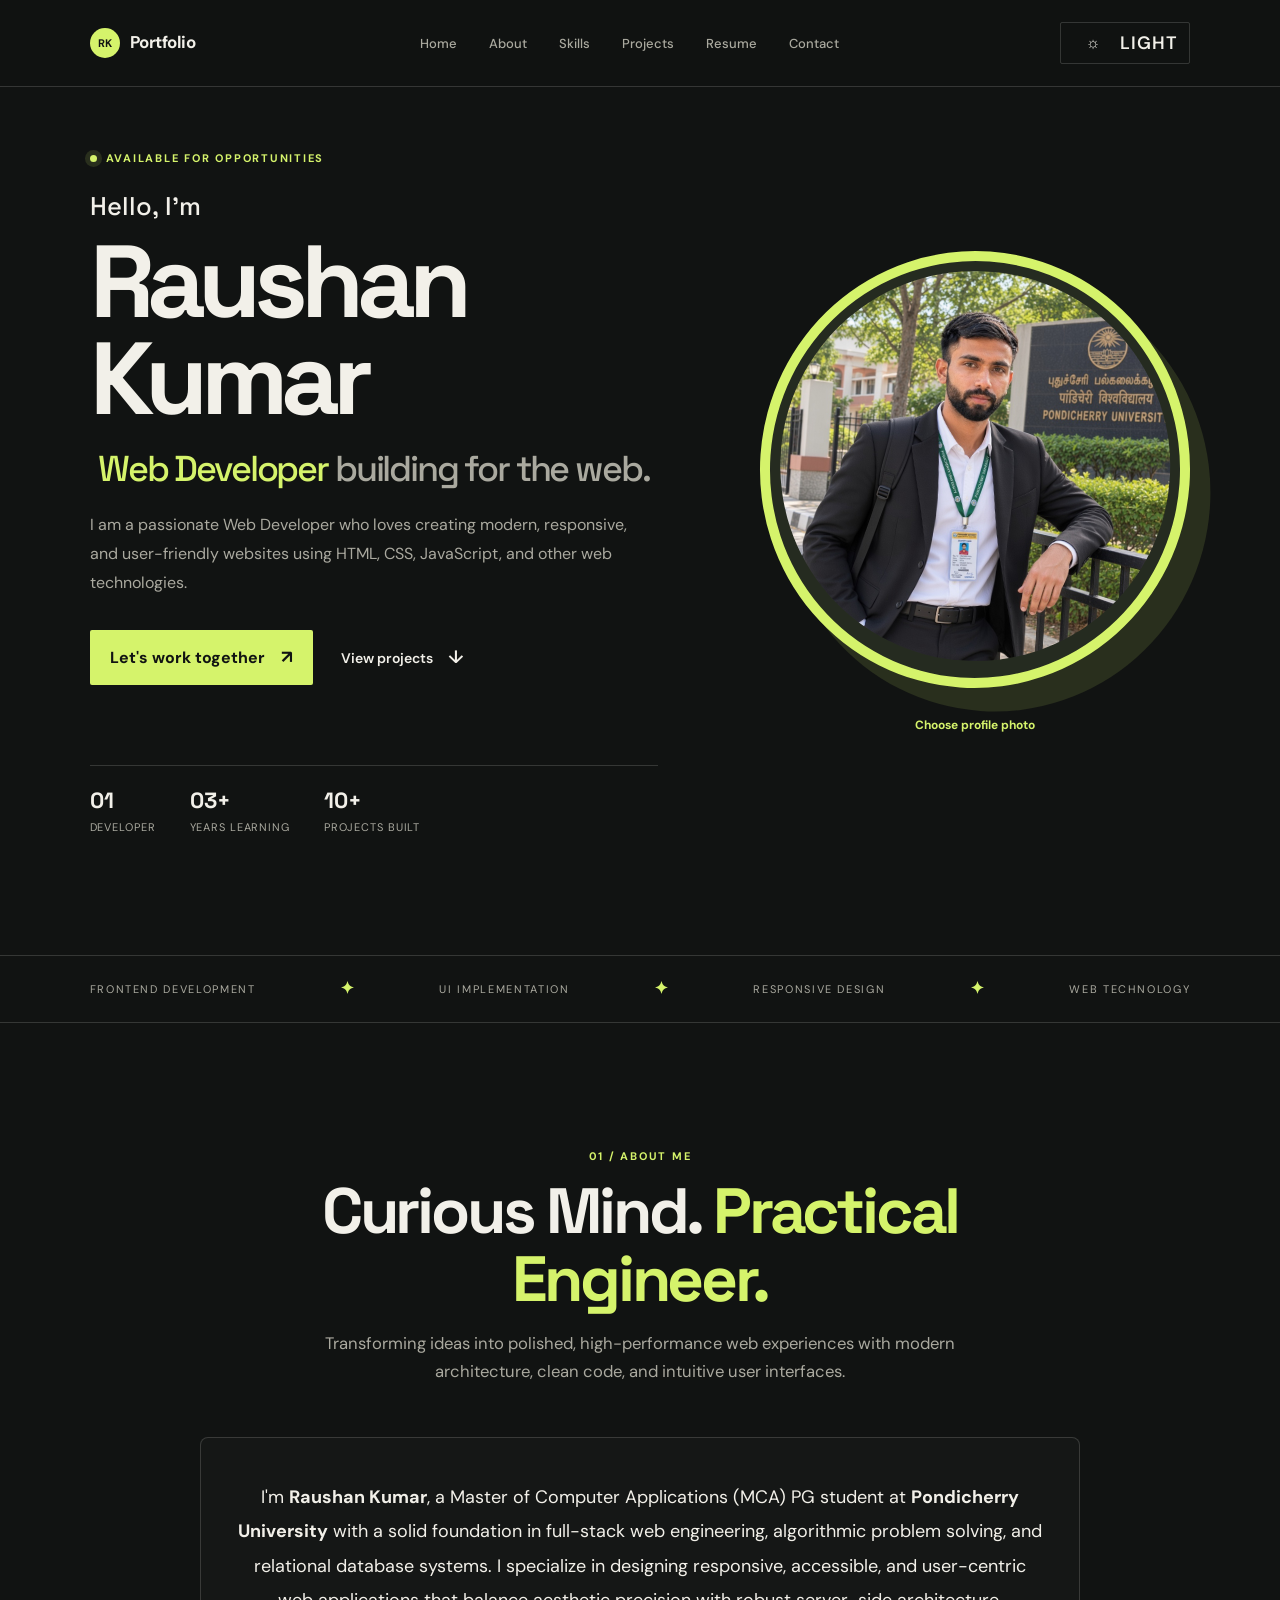
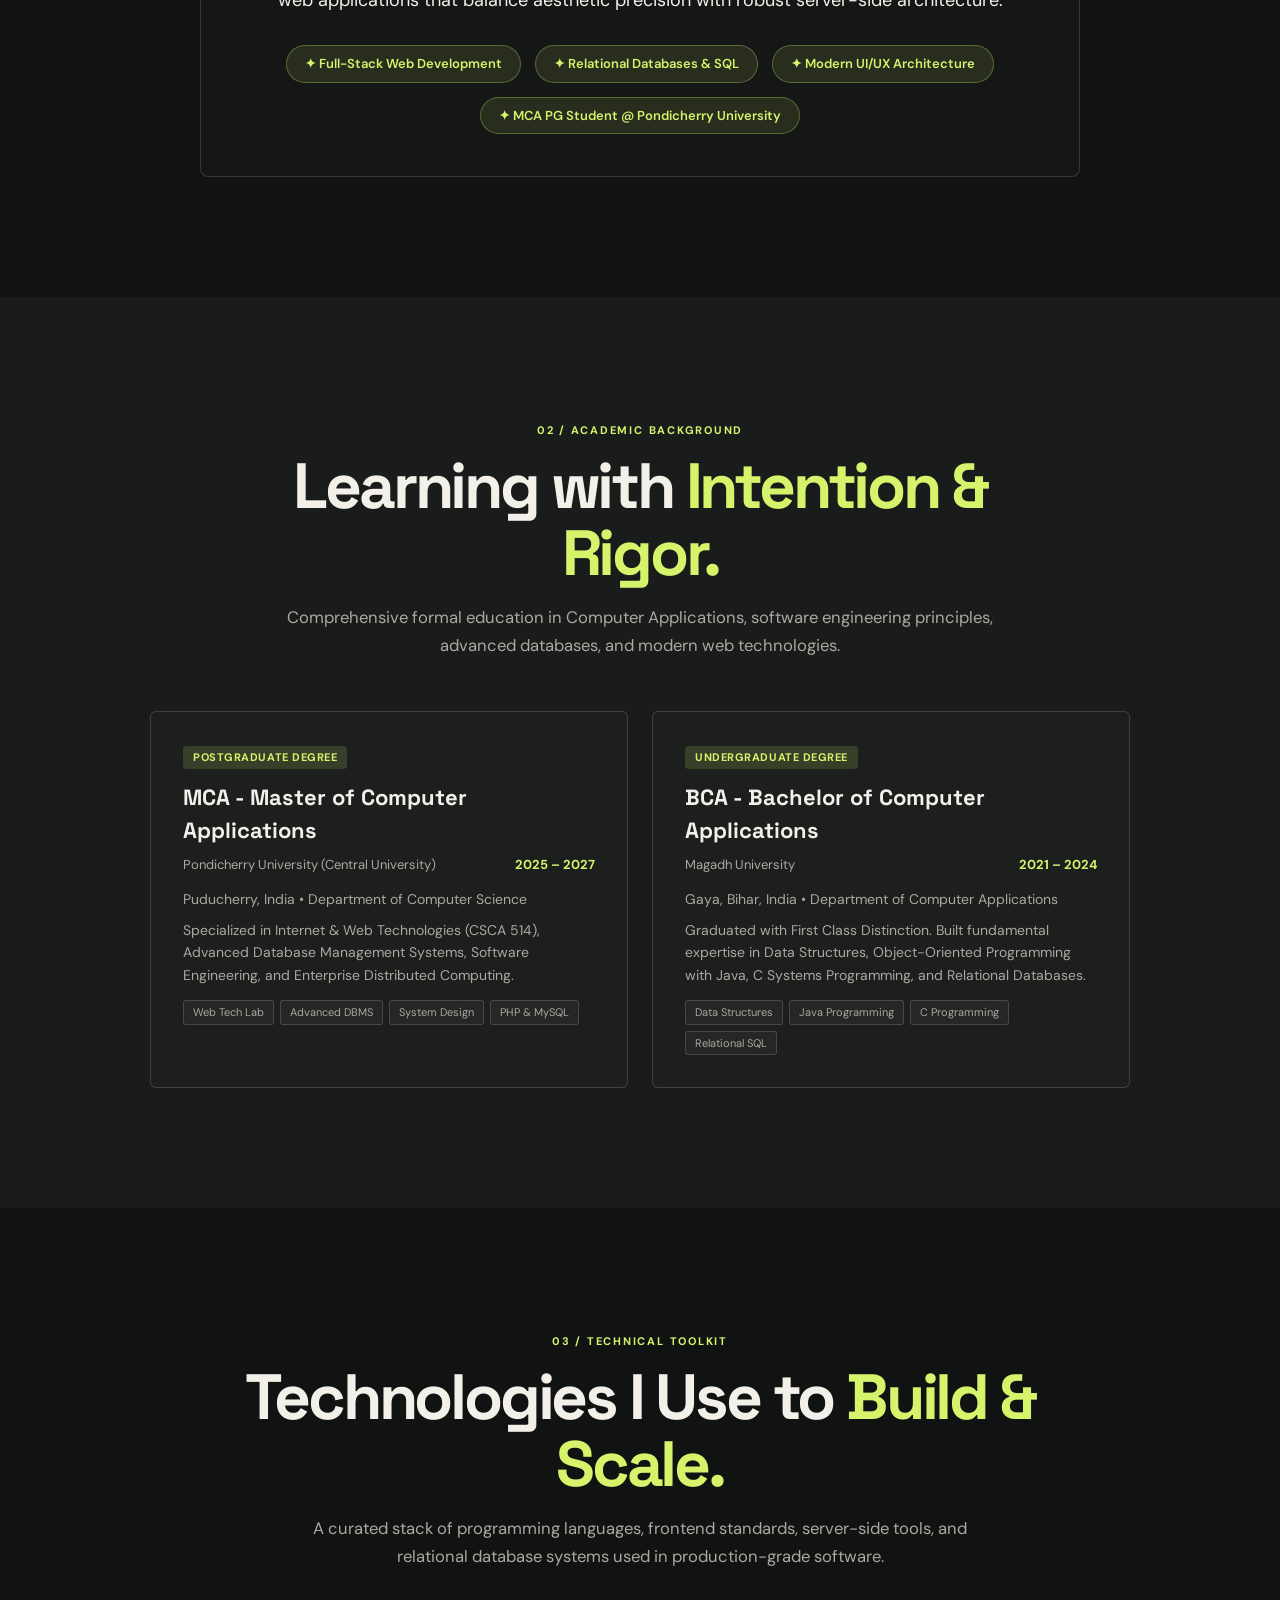
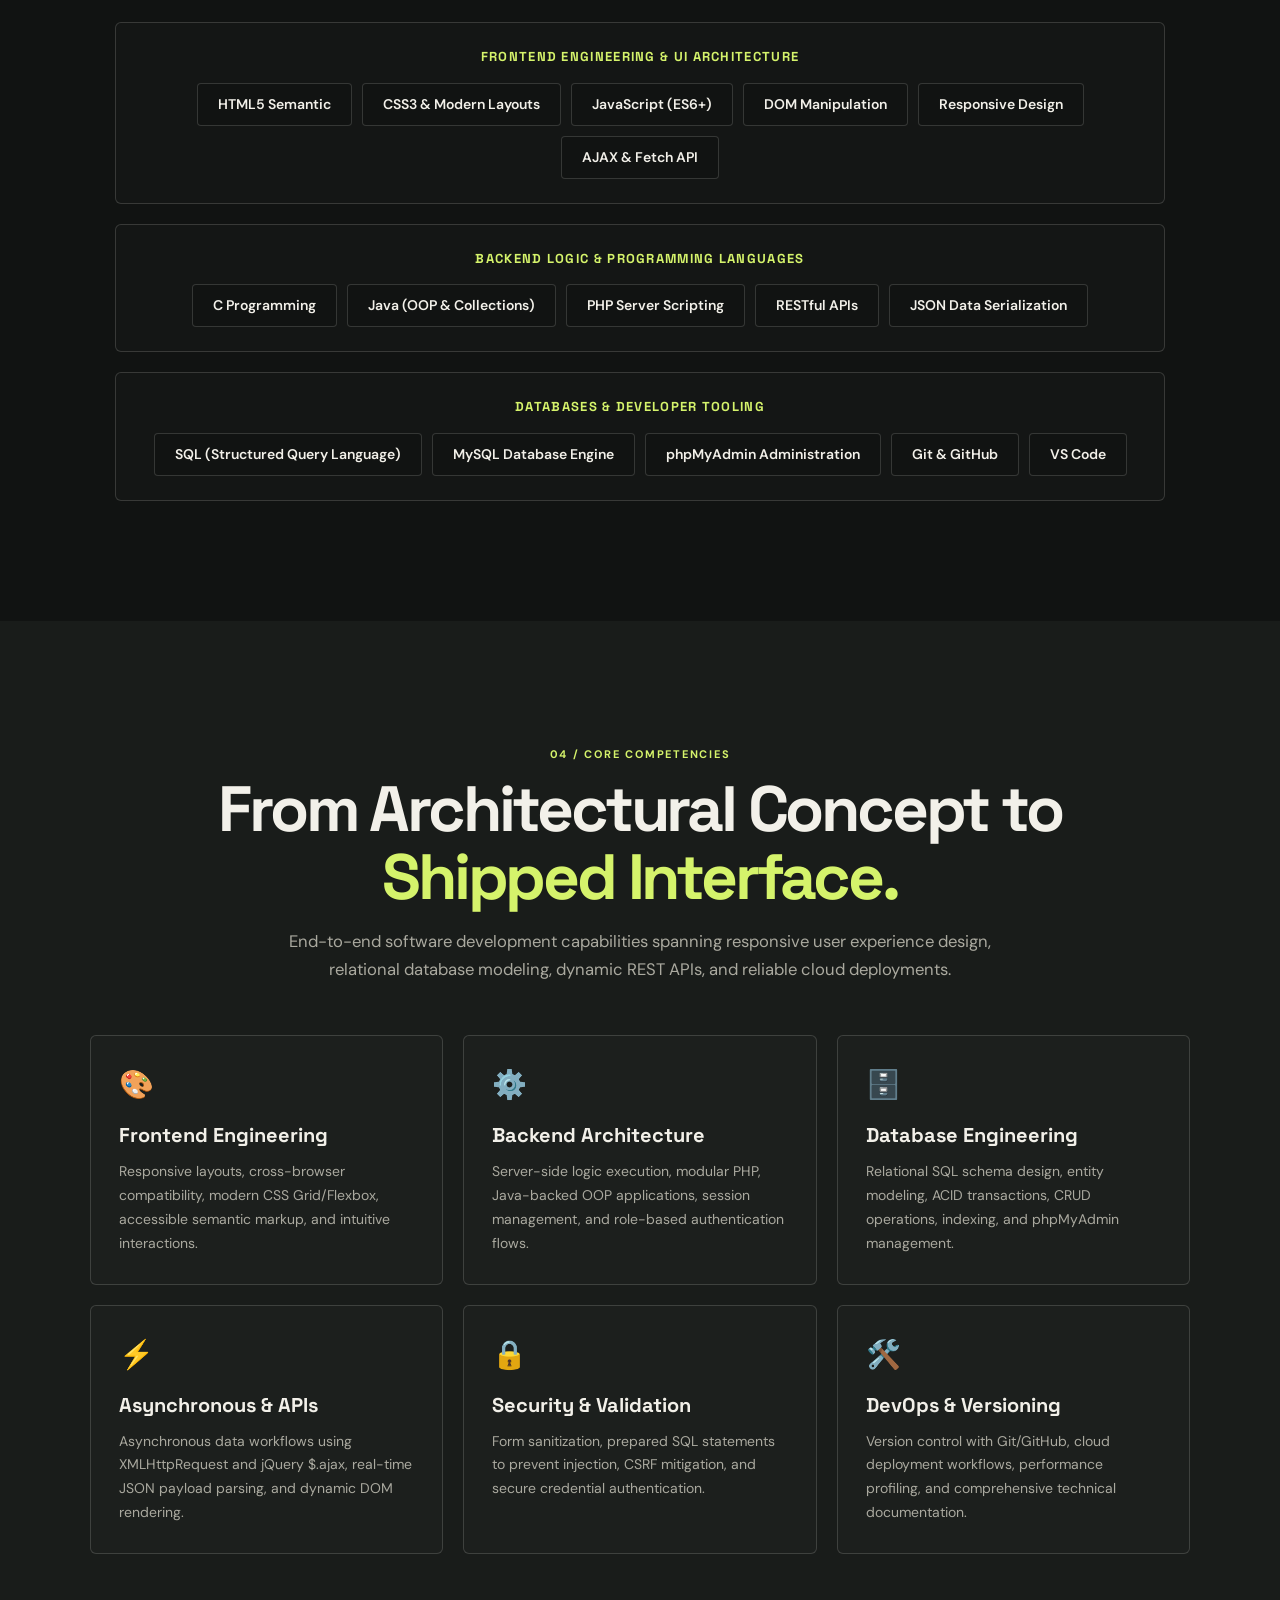
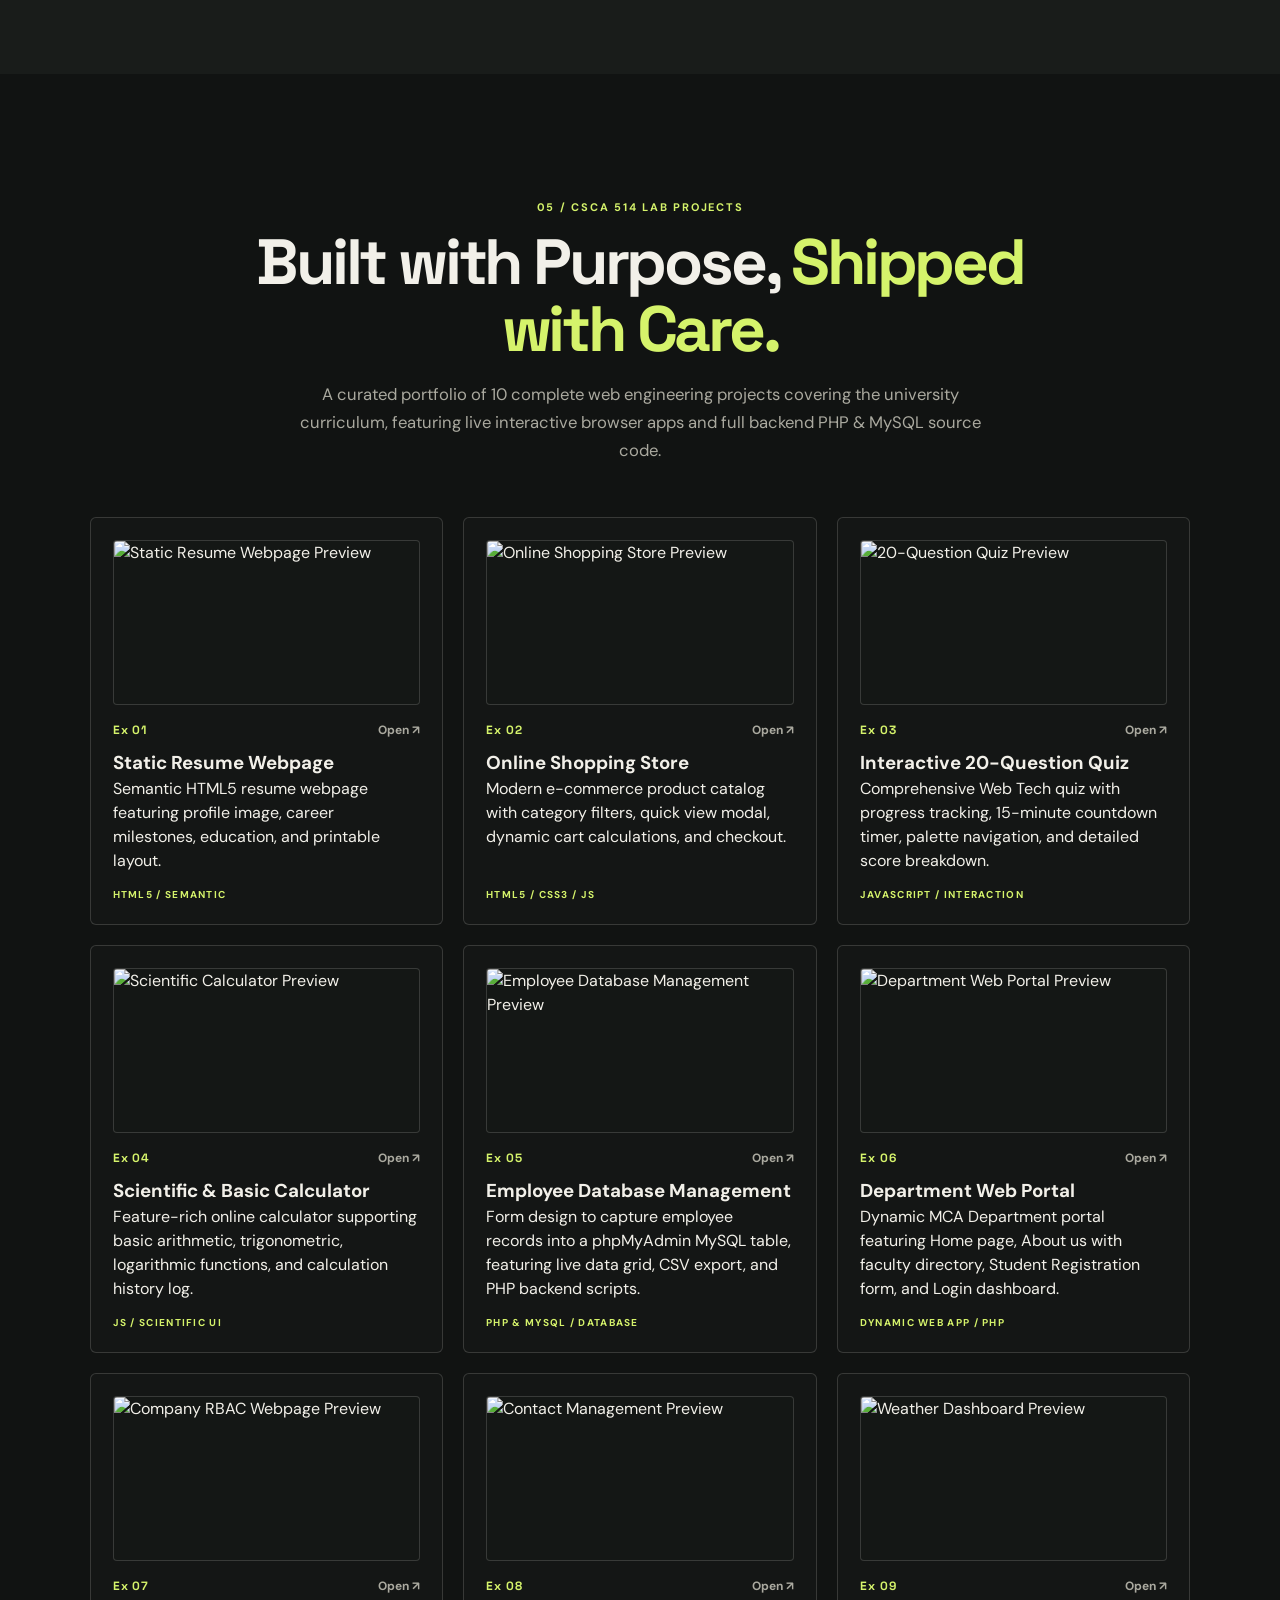
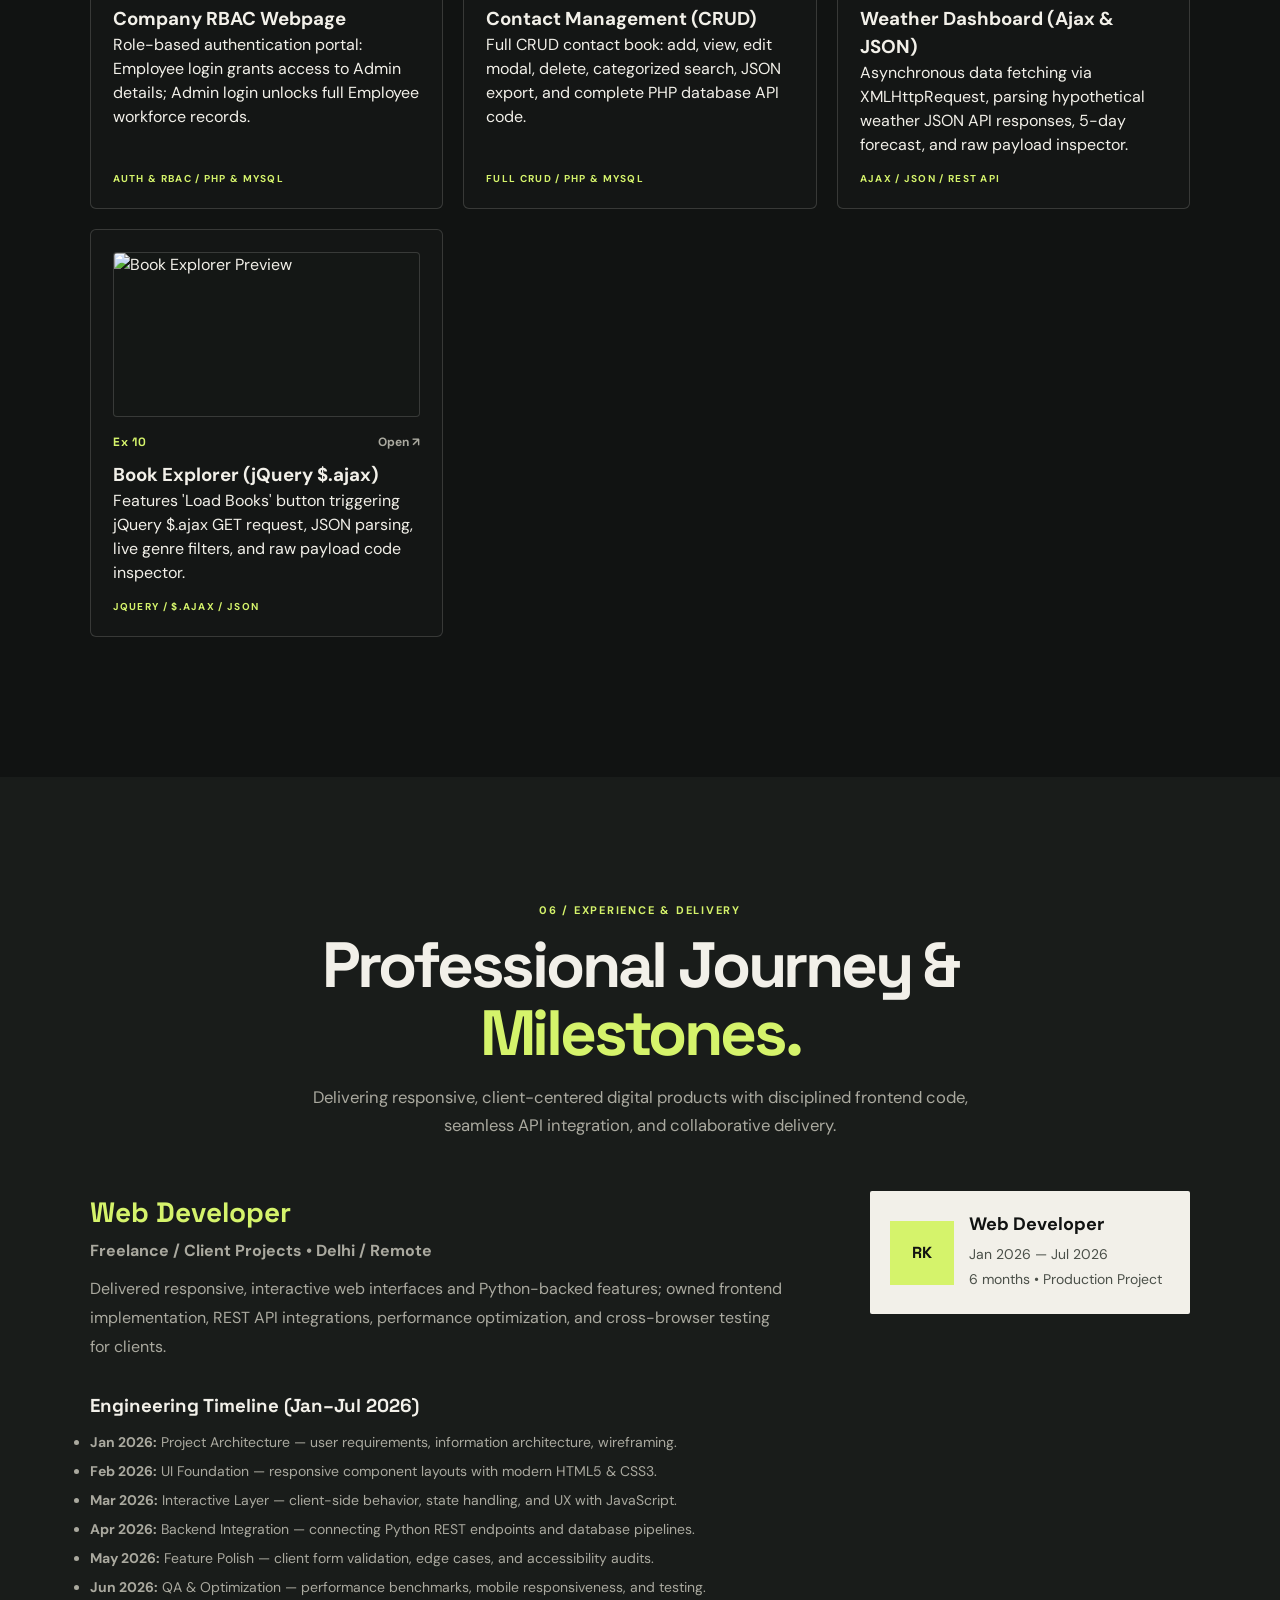
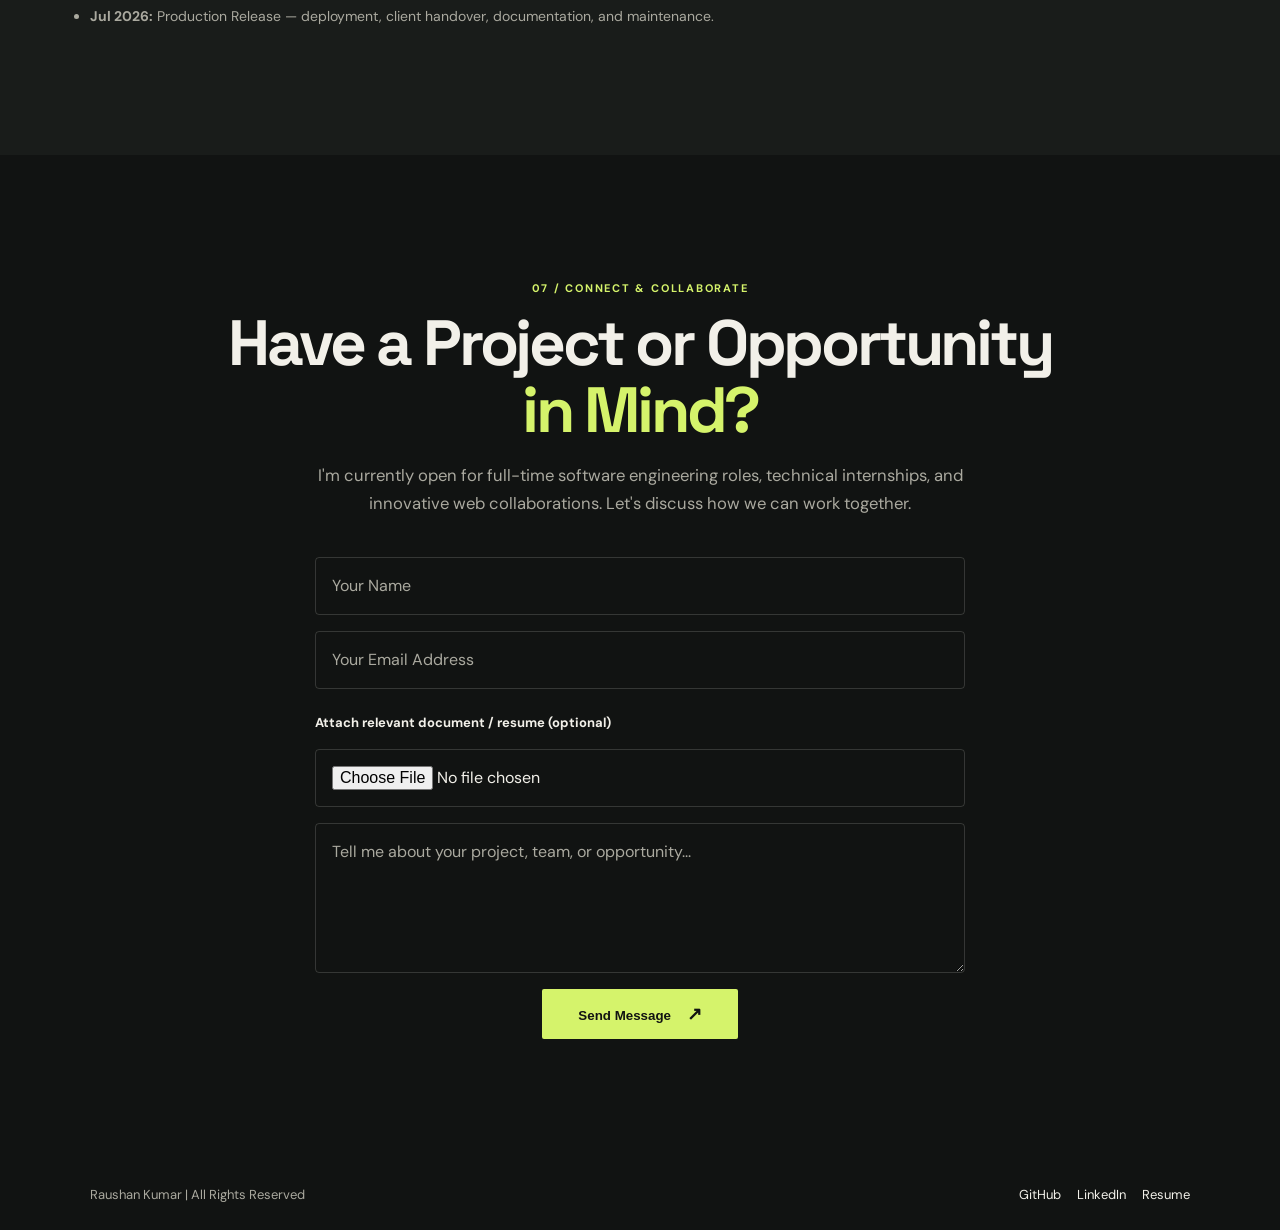
==== commit 514a91cc: "Add files via upload" ====
--- a/index.html
+++ b/index.html
@@ -23,7 +23,7 @@
         <a href="#about">About</a>
         <a href="#skills">Skills</a>
         <a href="#projects">Projects</a>
-        <a href="#resume">Resume</a>
+        <a href="resume.html">Resume</a>
         <a href="#contact">Contact</a>
     </nav>
     <button class="theme-toggle" id="theme-toggle" type="button" aria-label="Switch to light mode" aria-pressed="false">
@@ -84,13 +84,13 @@
 
     <div class="about-card-center">
         <p>
-            I'm <strong>Raushan Kumar</strong>, a Master of Computer Applications (MCA) scholar at <strong>Pondicherry University</strong> with a solid foundation in full-stack web engineering, algorithmic problem solving, and relational database systems. I specialize in designing responsive, accessible, and user-centric web applications that balance aesthetic precision with robust server-side architecture.
+            I'm <strong>Raushan Kumar</strong>, a Master of Computer Applications (MCA) PG student at <strong>Pondicherry University</strong> with a solid foundation in full-stack web engineering, algorithmic problem solving, and relational database systems. I specialize in designing responsive, accessible, and user-centric web applications that balance aesthetic precision with robust server-side architecture.
         </p>
         <div class="about-highlights">
             <span class="about-pill">✦ Full-Stack Web Development</span>
             <span class="about-pill">✦ Relational Databases &amp; SQL</span>
             <span class="about-pill">✦ Modern UI/UX Architecture</span>
-            <span class="about-pill">✦ MCA Scholar @ Pondicherry University</span>
+            <span class="about-pill">✦ MCA PG Student @ Pondicherry University</span>
         </div>
     </div>
 </section>
@@ -443,9 +443,9 @@
 <p>Raushan Kumar | All Rights Reserved</p>
 
 <div class="footer-social">
-    <a href="https://github.com/YOUR_GITHUB_USERNAME" target="_blank">GitHub</a>
-    <a href="https://www.linkedin.com/in/YOUR_LINKEDIN_USERNAME/" target="_blank">LinkedIn</a>
-    <a href="resume.pdf" target="_blank" download>Resume</a>
+    <a href="https://github.com/raushan628721-lang" target="_blank" rel="noopener noreferrer">GitHub</a>
+    <a href="https://www.linkedin.com/in/raushan-kumar-3b133a384" target="_blank" rel="noopener noreferrer">LinkedIn</a>
+    <a href="resume.html" target="_blank">Resume</a>
 </div>
 
 </footer>
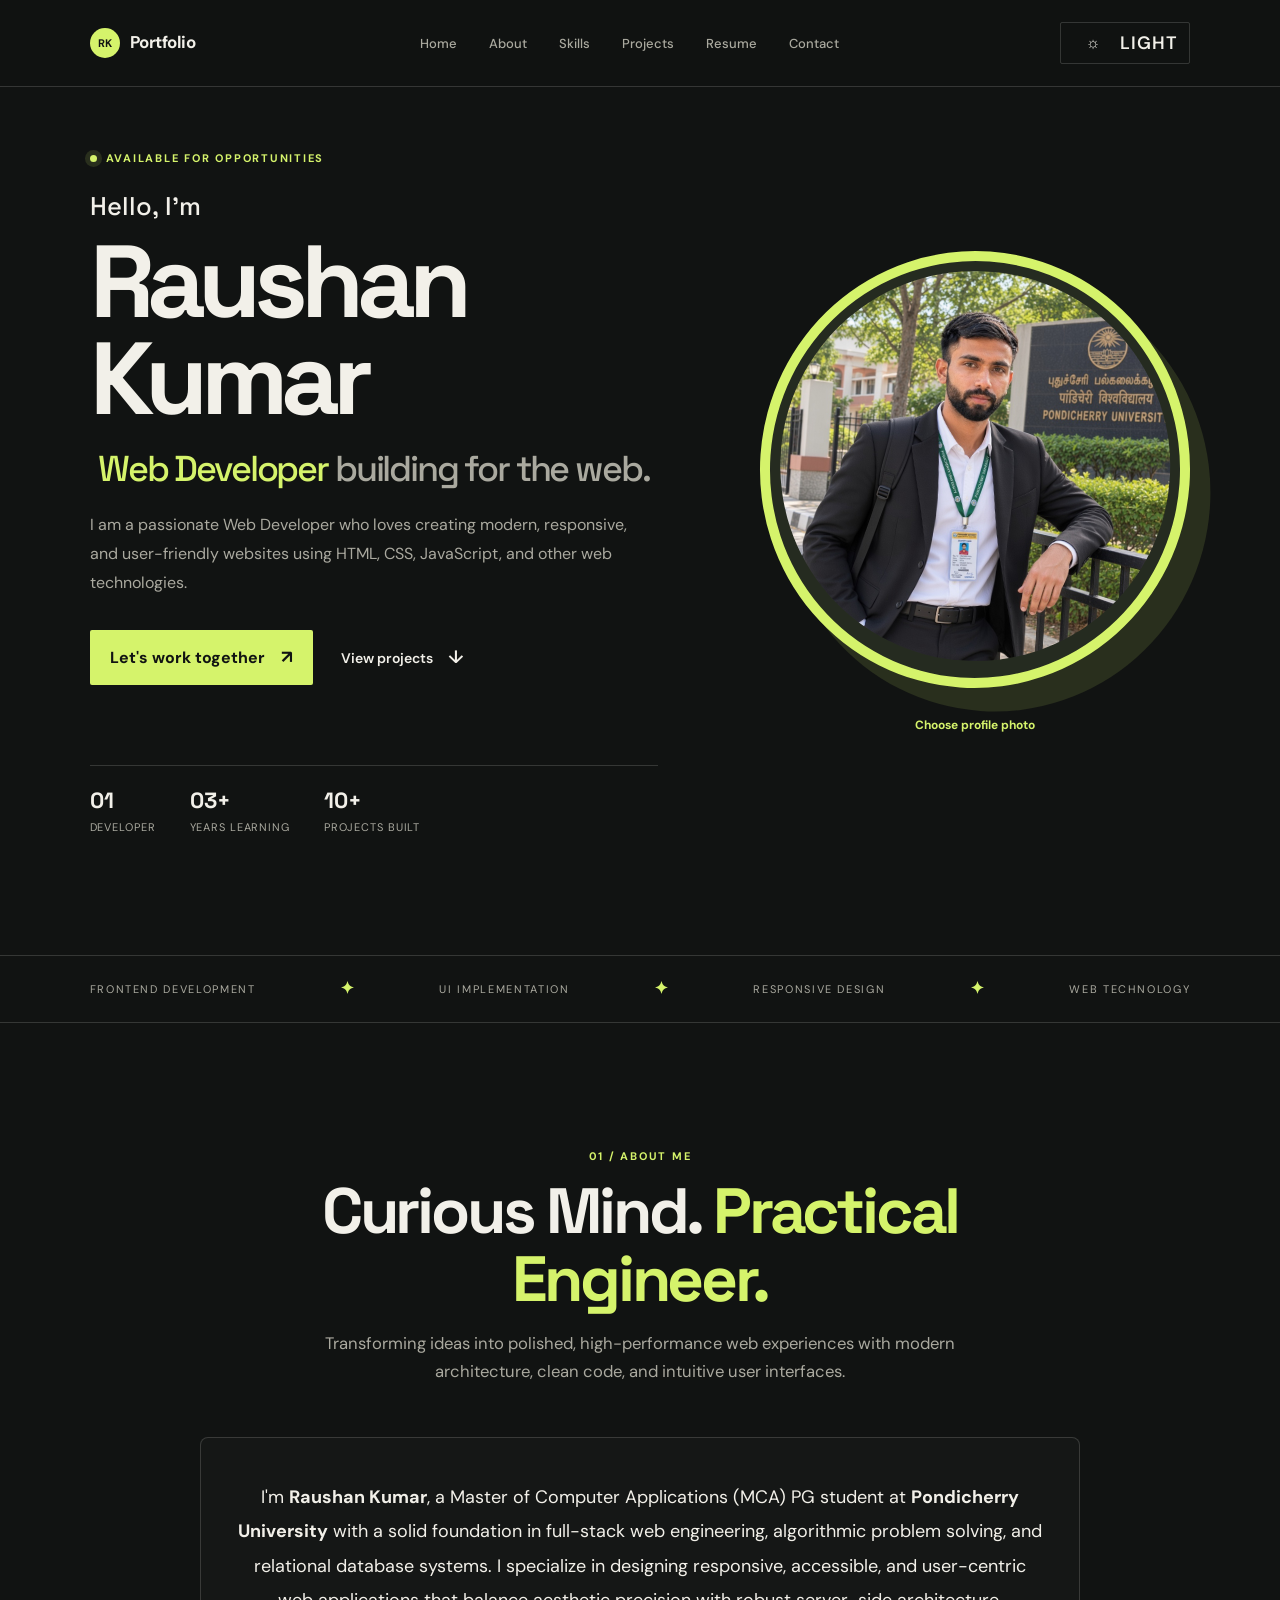
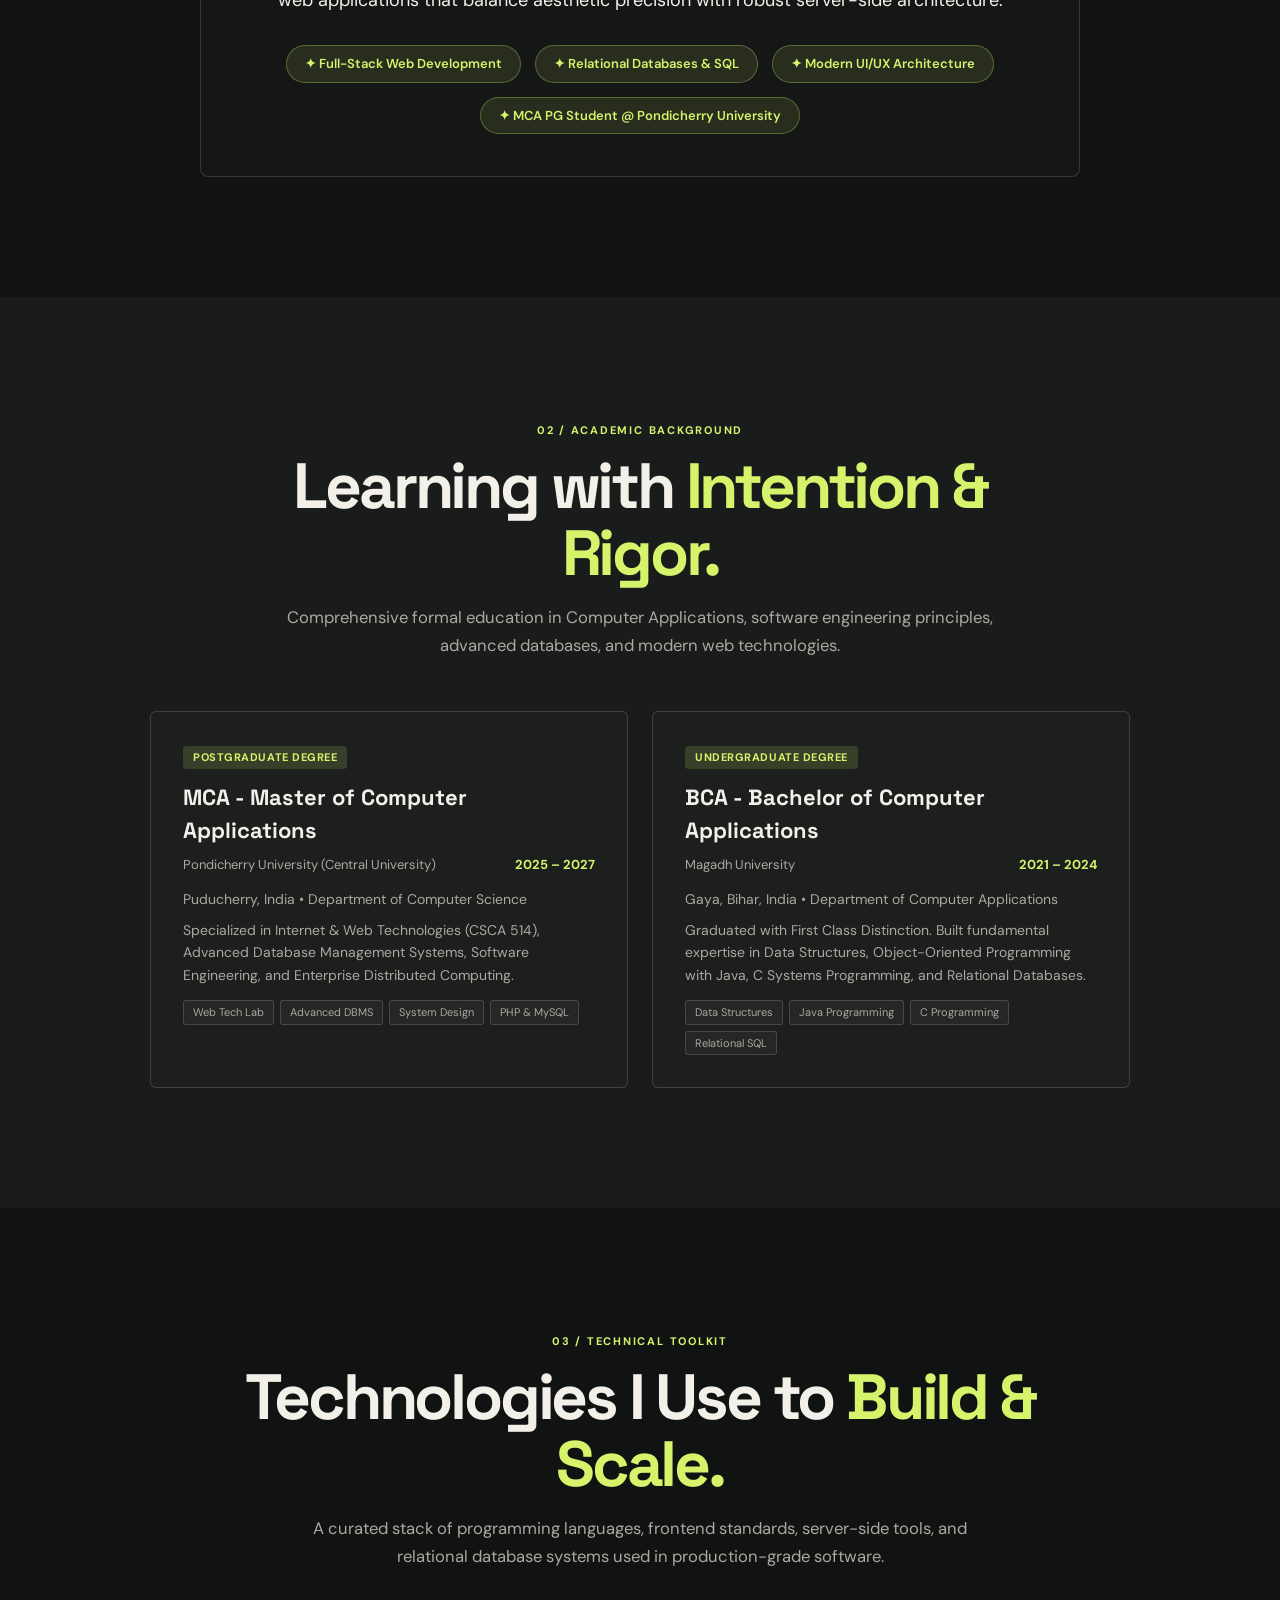
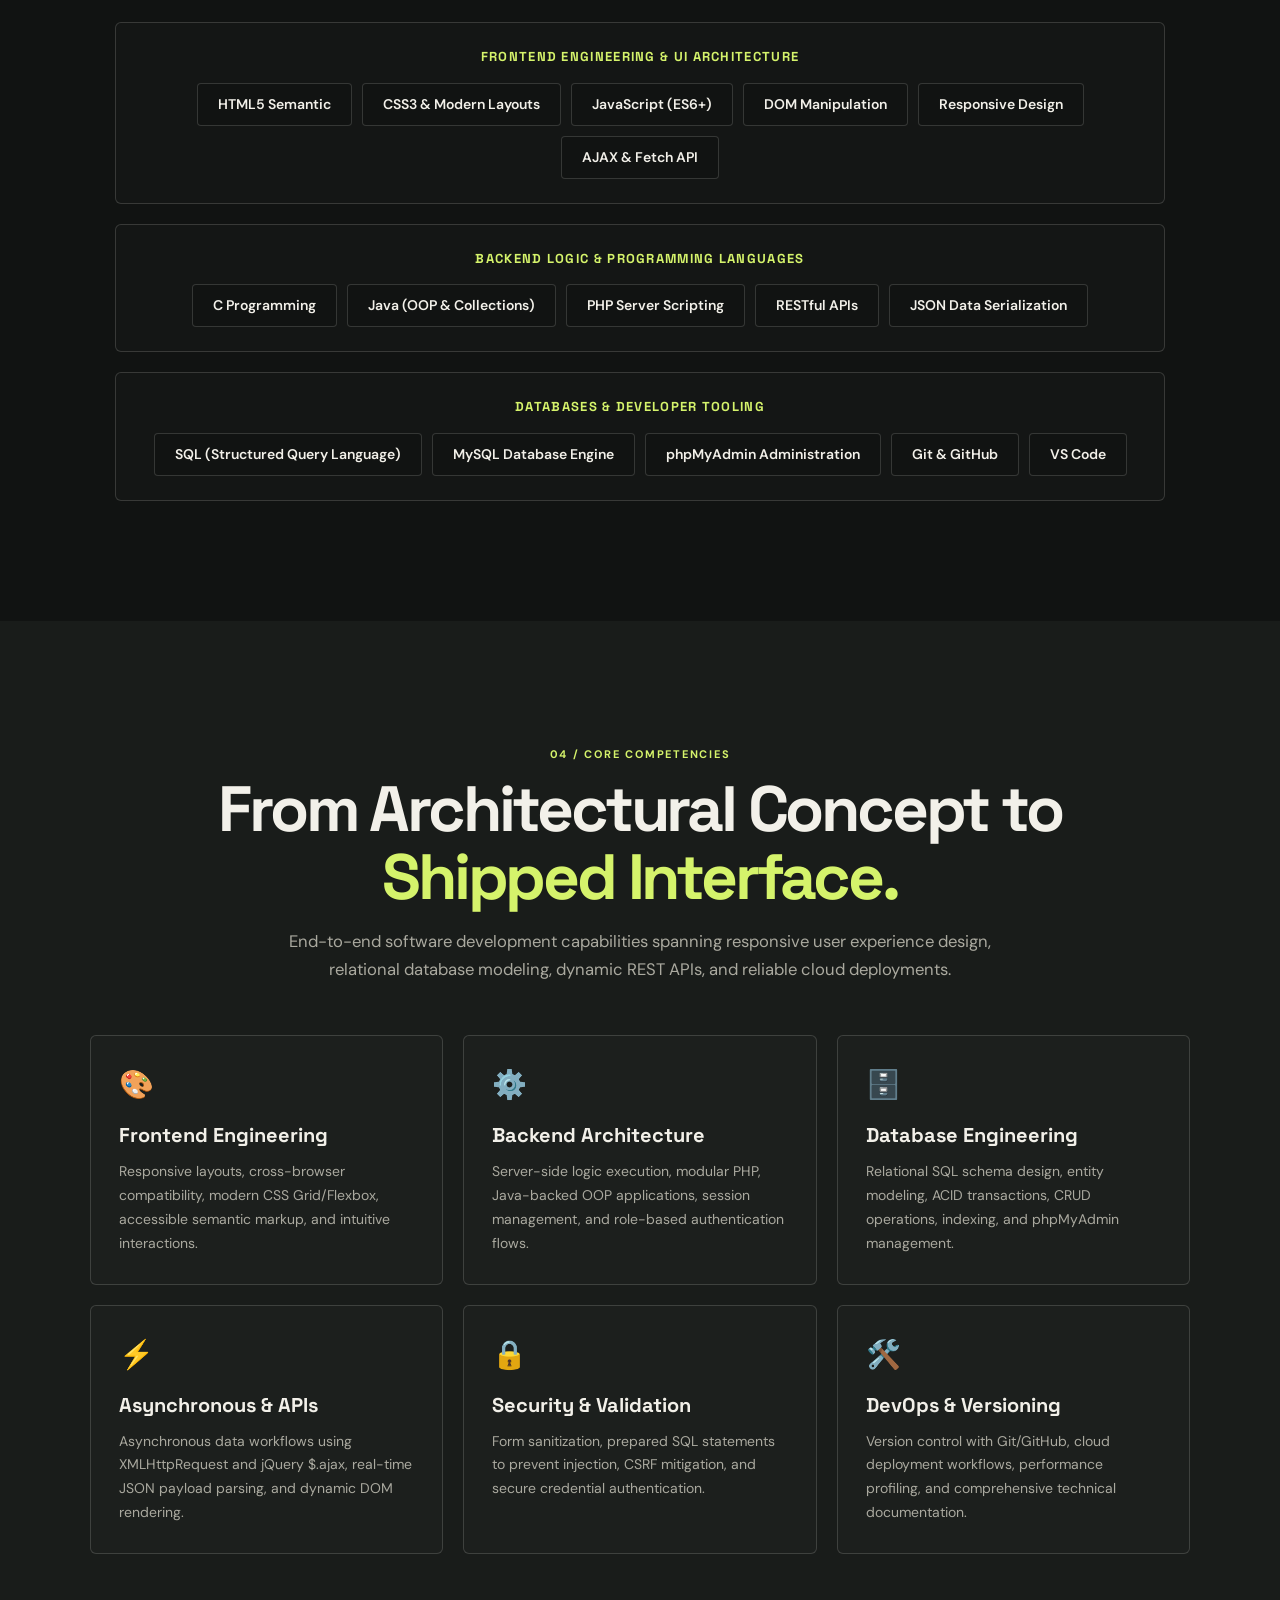
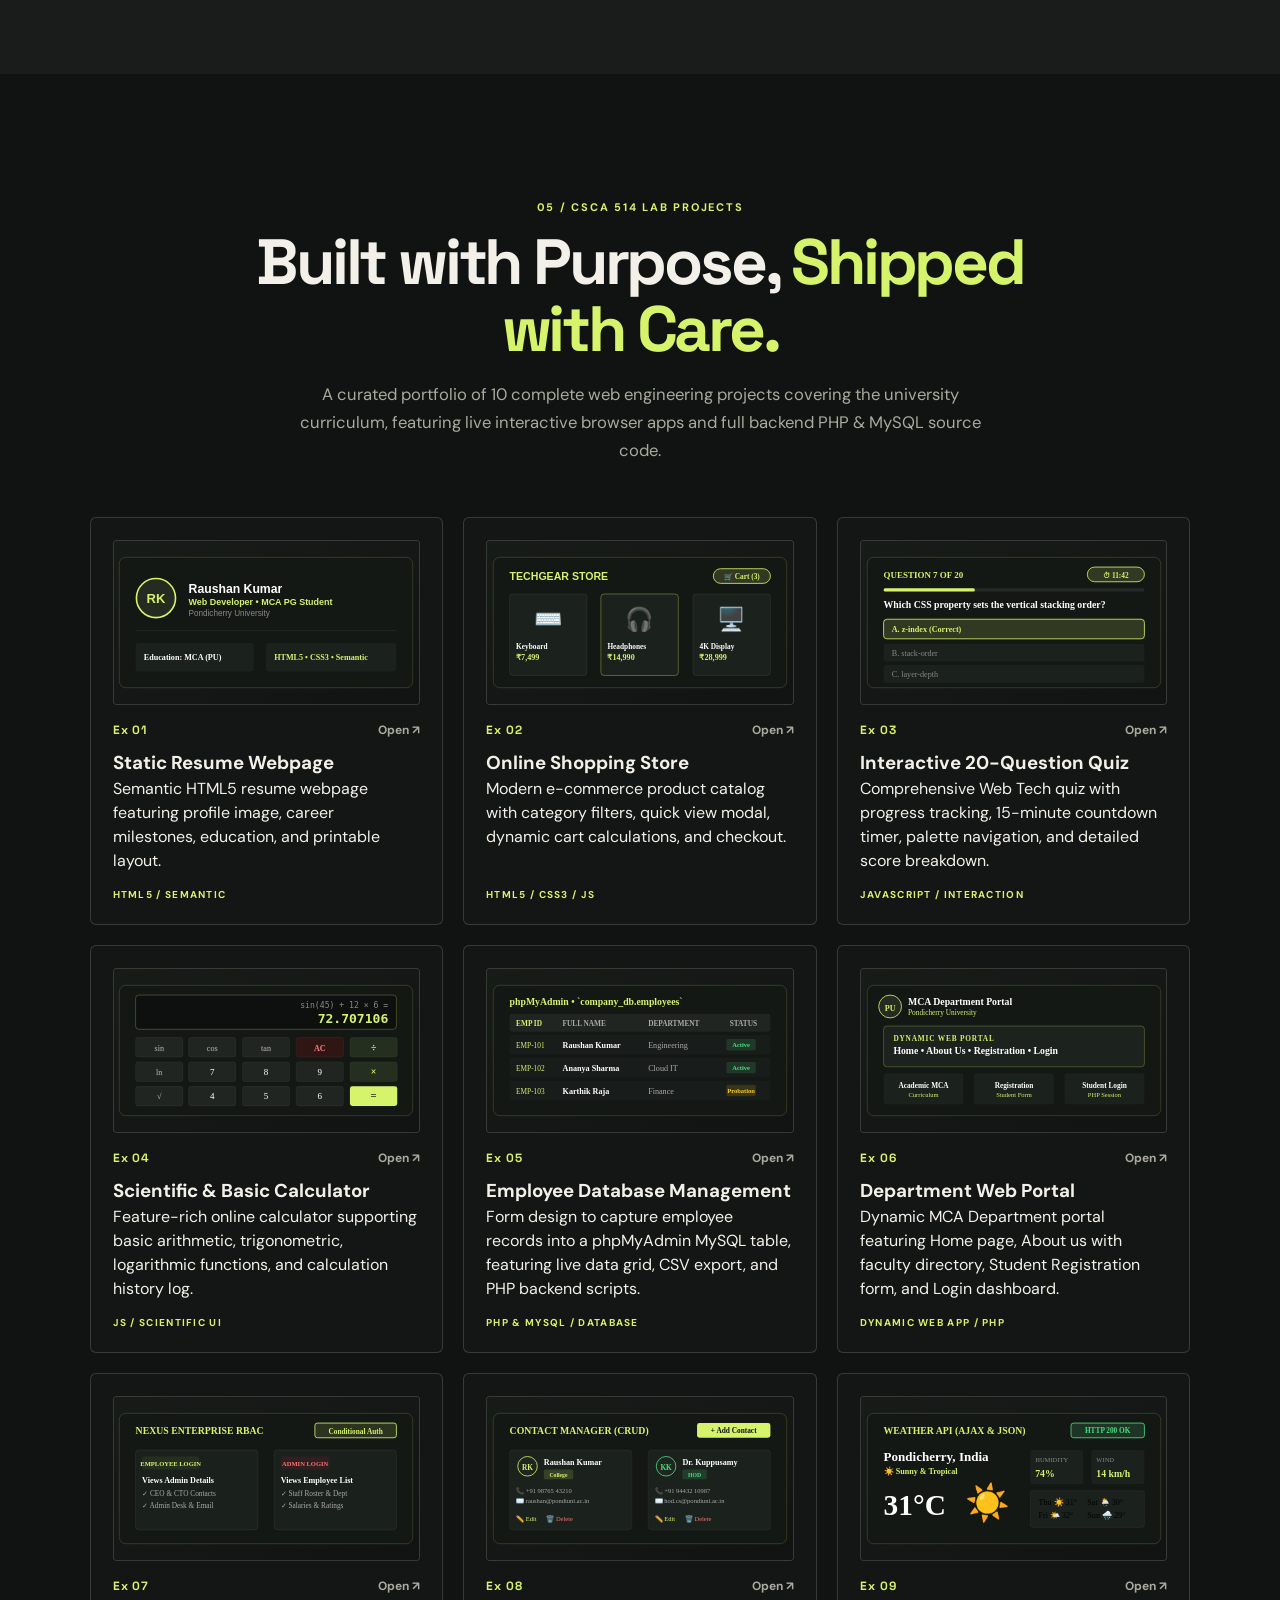
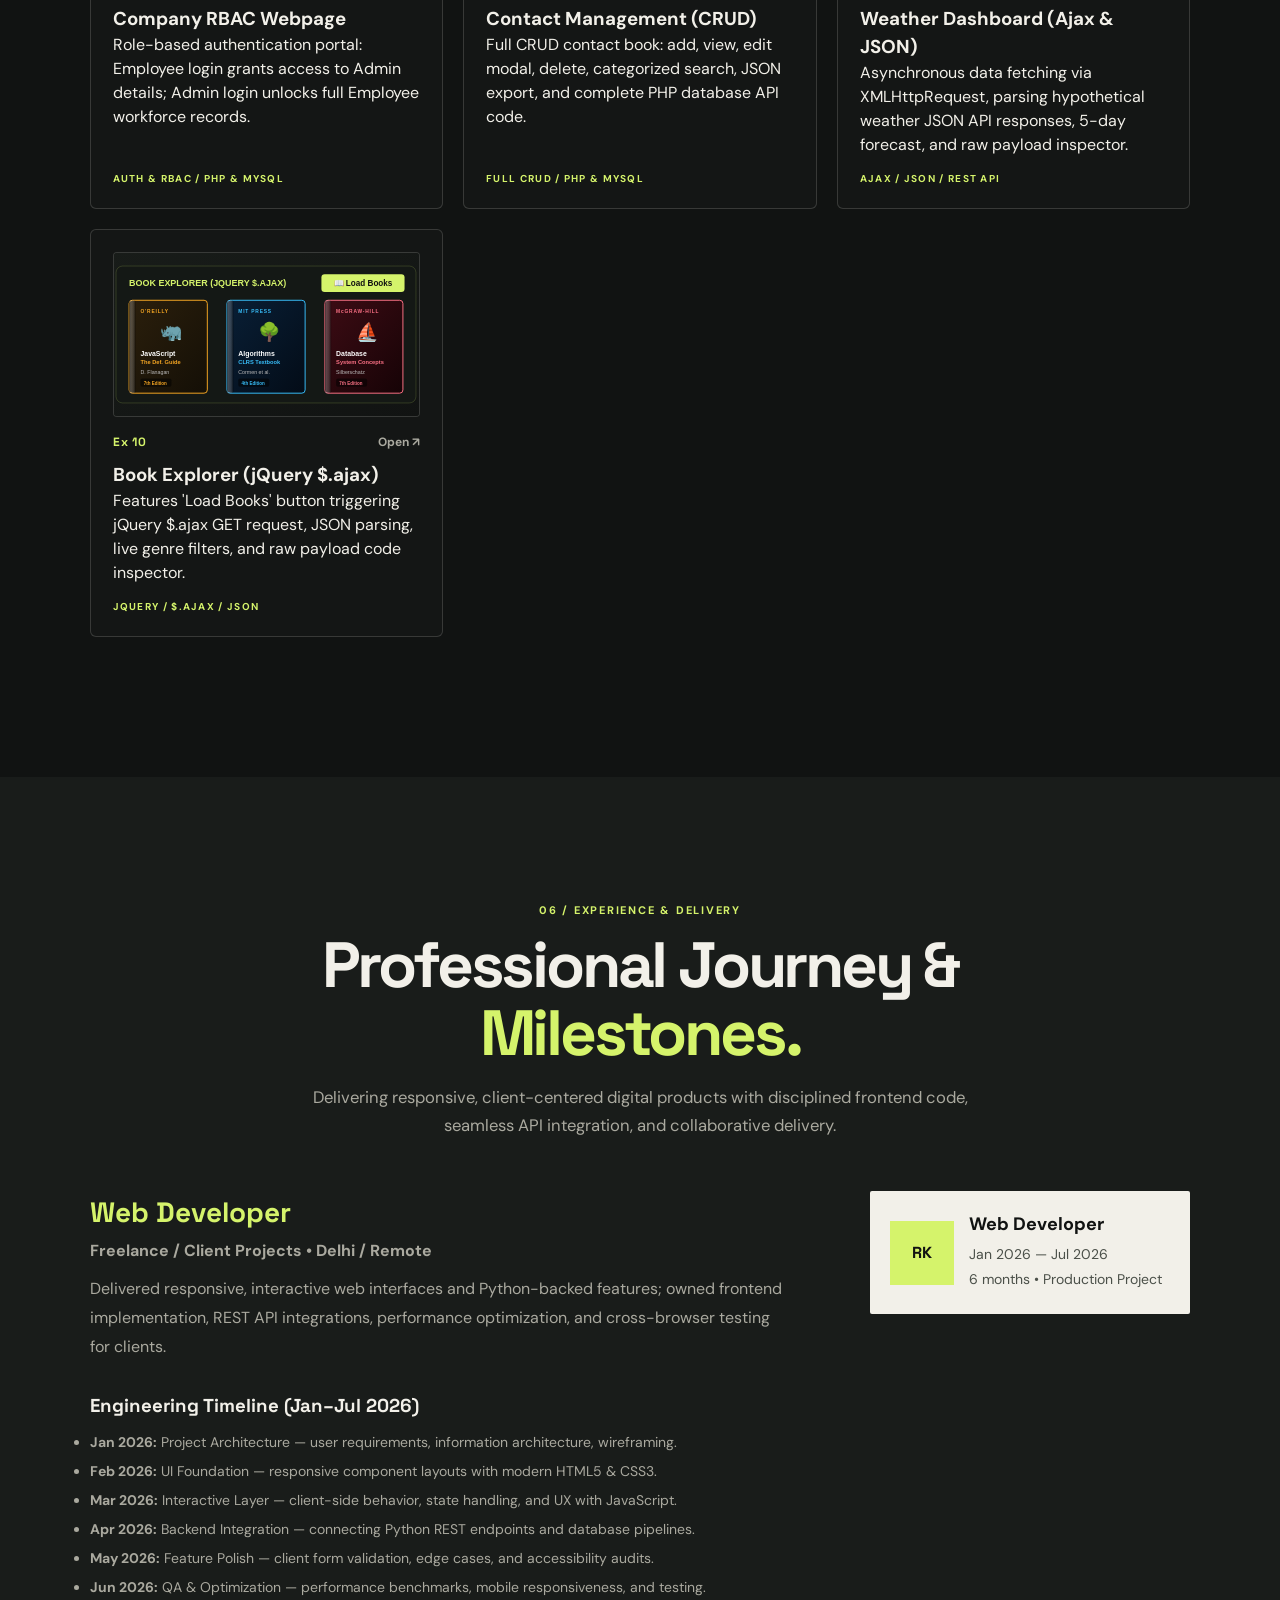
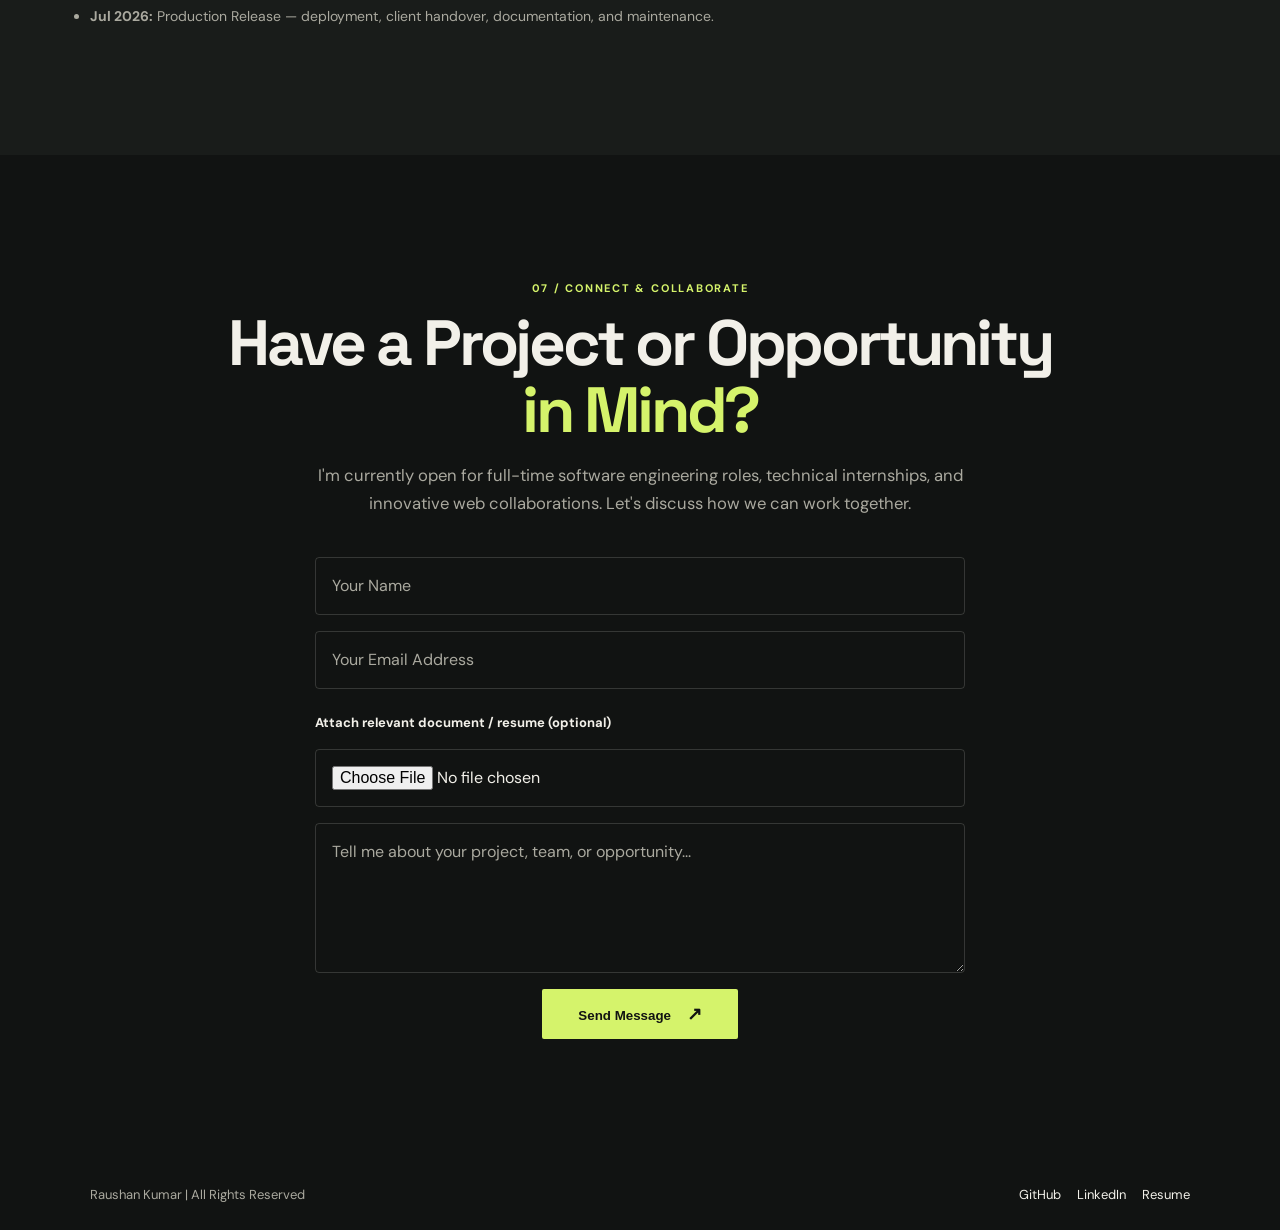
==== commit 023b1bc8: "Initial Portfolio Upload" ====
--- a/index.html
+++ b/index.html
@@ -1,501 +1,501 @@
-<!DOCTYPE html>
-<html lang="en">
-<head>
-<meta charset="UTF-8">
-<meta name="viewport" content="width=device-width, initial-scale=1.0">
-<title>Raushan Kumar | Portfolio</title>
-
-<link rel="stylesheet" href="style.css">
-
-<link rel="preconnect" href="https://fonts.googleapis.com">
-<link rel="preconnect" href="https://fonts.gstatic.com" crossorigin>
-
-<link href="https://fonts.googleapis.com/css2?family=DM+Sans:wght@400;500;600;700&family=Space+Grotesk:wght@500;600;700&display=swap" rel="stylesheet">
-</head>
-
-<body>
-
-<header>
-    <a class="logo" href="#home"><span>RK</span> Portfolio</a>
-
-    <nav>
-        <a href="#home">Home</a>
-        <a href="#about">About</a>
-        <a href="#skills">Skills</a>
-        <a href="#projects">Projects</a>
-        <a href="resume.html">Resume</a>
-        <a href="#contact">Contact</a>
-    </nav>
-    <button class="theme-toggle" id="theme-toggle" type="button" aria-label="Switch to light mode" aria-pressed="false">
-        <span class="theme-icon">☼</span>
-        <span class="theme-text">Light</span>
-    </button>
-</header>
-
-<main>
-<section class="home" id="home">
-
-    <div class="content">
-        <p class="eyebrow"><span></span> Available for opportunities</p>
-        <h3>Hello, I'm</h3>
-        <h1>Raushan Kumar</h1>
-        <h2>Web Developer <span>building for the web.</span></h2>
-
-        <p>
-            I am a passionate Web Developer who loves creating modern,
-            responsive, and user-friendly websites using HTML, CSS,
-            JavaScript, and other web technologies.
-        </p>
-
-        <div class="hero-actions">
-            <a href="#contact" class="btn">Let's work together <span>↗</span></a>
-            <a href="#projects" class="text-link">View projects <span>↓</span></a>
-        </div>
-
-        <div class="hero-meta">
-            <div><strong>01</strong><span>Developer</span></div>
-            <div><strong>03+</strong><span>Years learning</span></div>
-            <div><strong>10+</strong><span>Projects built</span></div>
-        </div>
-
-    </div>
-
-    <div class="image">
-        <div class="profile-frame">
-            <img id="profile-image" src="profile.jpg" alt="Raushan Kumar" onerror="this.style.display='none'; document.querySelector('.profile-placeholder').style.display='grid';">
-            <div class="profile-placeholder">RK</div>
-        </div>
-        <label class="profile-upload" for="profile-upload">Choose profile photo</label>
-        <input id="profile-upload" class="profile-upload-input" type="file" accept="image/*">
-    </div>
-
-</section>
-
-<div class="marquee" aria-label="Areas of expertise">
-    <span>FRONTEND DEVELOPMENT</span><b>✦</b><span>UI IMPLEMENTATION</span><b>✦</b><span>RESPONSIVE DESIGN</span><b>✦</b><span>WEB TECHNOLOGY</span>
-</div>
-
-<section id="about">
-    <div class="section-header">
-        <div class="section-label">01 / About Me</div>
-        <h2>Curious Mind. <em>Practical Engineer.</em></h2>
-        <p class="section-sub">Transforming ideas into polished, high-performance web experiences with modern architecture, clean code, and intuitive user interfaces.</p>
-    </div>
-
-    <div class="about-card-center">
-        <p>
-            I'm <strong>Raushan Kumar</strong>, a Master of Computer Applications (MCA) PG student at <strong>Pondicherry University</strong> with a solid foundation in full-stack web engineering, algorithmic problem solving, and relational database systems. I specialize in designing responsive, accessible, and user-centric web applications that balance aesthetic precision with robust server-side architecture.
-        </p>
-        <div class="about-highlights">
-            <span class="about-pill">✦ Full-Stack Web Development</span>
-            <span class="about-pill">✦ Relational Databases &amp; SQL</span>
-            <span class="about-pill">✦ Modern UI/UX Architecture</span>
-            <span class="about-pill">✦ MCA PG Student @ Pondicherry University</span>
-        </div>
-    </div>
-</section>
-
-<section id="education" class="muted-section">
-    <div class="section-header">
-        <div class="section-label">02 / Academic Background</div>
-        <h2>Learning with <em>Intention &amp; Rigor.</em></h2>
-        <p class="section-sub">Comprehensive formal education in Computer Applications, software engineering principles, advanced databases, and modern web technologies.</p>
-    </div>
-
-    <div class="education">
-        <div class="education-card">
-            <span class="edu-badge">POSTGRADUATE DEGREE</span>
-            <h3>MCA - Master of Computer Applications</h3>
-            <div class="edu-meta">
-                <span>Pondicherry University (Central University)</span>
-                <span style="color:var(--lime); font-weight:700;">2025 – 2027</span>
-            </div>
-            <p>Puducherry, India • Department of Computer Science</p>
-            <p style="margin-top:8px;">Specialized in Internet &amp; Web Technologies (CSCA 514), Advanced Database Management Systems, Software Engineering, and Enterprise Distributed Computing.</p>
-            <div class="edu-chips">
-                <span class="edu-chip">Web Tech Lab</span>
-                <span class="edu-chip">Advanced DBMS</span>
-                <span class="edu-chip">System Design</span>
-                <span class="edu-chip">PHP &amp; MySQL</span>
-            </div>
-        </div>
-
-        <div class="education-card">
-            <span class="edu-badge">UNDERGRADUATE DEGREE</span>
-            <h3>BCA - Bachelor of Computer Applications</h3>
-            <div class="edu-meta">
-                <span>Magadh University</span>
-                <span style="color:var(--lime); font-weight:700;">2021 – 2024</span>
-            </div>
-            <p>Gaya, Bihar, India • Department of Computer Applications</p>
-            <p style="margin-top:8px;">Graduated with First Class Distinction. Built fundamental expertise in Data Structures, Object-Oriented Programming with Java, C Systems Programming, and Relational Databases.</p>
-            <div class="edu-chips">
-                <span class="edu-chip">Data Structures</span>
-                <span class="edu-chip">Java Programming</span>
-                <span class="edu-chip">C Programming</span>
-                <span class="edu-chip">Relational SQL</span>
-            </div>
-        </div>
-    </div>
-</section>
-
-<section id="skills">
-    <div class="section-header">
-        <div class="section-label">03 / Technical Toolkit</div>
-        <h2>Technologies I Use to <em>Build &amp; Scale.</em></h2>
-        <p class="section-sub">A curated stack of programming languages, frontend standards, server-side tools, and relational database systems used in production-grade software.</p>
-    </div>
-
-    <div class="skills-container">
-        <div class="skills-category-card">
-            <div class="skill-group-title">Frontend Engineering &amp; UI Architecture</div>
-            <div class="skills-pills-row">
-                <div class="skill-badge">HTML5 Semantic</div>
-                <div class="skill-badge">CSS3 &amp; Modern Layouts</div>
-                <div class="skill-badge">JavaScript (ES6+)</div>
-                <div class="skill-badge">DOM Manipulation</div>
-                <div class="skill-badge">Responsive Design</div>
-                <div class="skill-badge">AJAX &amp; Fetch API</div>
-            </div>
-        </div>
-
-        <div class="skills-category-card">
-            <div class="skill-group-title">Backend Logic &amp; Programming Languages</div>
-            <div class="skills-pills-row">
-                <div class="skill-badge">C Programming</div>
-                <div class="skill-badge">Java (OOP &amp; Collections)</div>
-                <div class="skill-badge">PHP Server Scripting</div>
-                <div class="skill-badge">RESTful APIs</div>
-                <div class="skill-badge">JSON Data Serialization</div>
-            </div>
-        </div>
-
-        <div class="skills-category-card">
-            <div class="skill-group-title">Databases &amp; Developer Tooling</div>
-            <div class="skills-pills-row">
-                <div class="skill-badge">SQL (Structured Query Language)</div>
-                <div class="skill-badge">MySQL Database Engine</div>
-                <div class="skill-badge">phpMyAdmin Administration</div>
-                <div class="skill-badge">Git &amp; GitHub</div>
-                <div class="skill-badge">VS Code</div>
-            </div>
-        </div>
-    </div>
-</section>
-
-<section id="expertise" class="muted-section">
-    <div class="section-header">
-        <div class="section-label">04 / Core Competencies</div>
-        <h2>From Architectural Concept to <em>Shipped Interface.</em></h2>
-        <p class="section-sub">End-to-end software development capabilities spanning responsive user experience design, relational database modeling, dynamic REST APIs, and reliable cloud deployments.</p>
-    </div>
-
-    <div class="expertise">
-        <div class="expertise-card">
-            <span class="expertise-icon">🎨</span>
-            <h3>Frontend Engineering</h3>
-            <p>Responsive layouts, cross-browser compatibility, modern CSS Grid/Flexbox, accessible semantic markup, and intuitive interactions.</p>
-        </div>
-
-        <div class="expertise-card">
-            <span class="expertise-icon">⚙️</span>
-            <h3>Backend Architecture</h3>
-            <p>Server-side logic execution, modular PHP, Java-backed OOP applications, session management, and role-based authentication flows.</p>
-        </div>
-
-        <div class="expertise-card">
-            <span class="expertise-icon">🗄️</span>
-            <h3>Database Engineering</h3>
-            <p>Relational SQL schema design, entity modeling, ACID transactions, CRUD operations, indexing, and phpMyAdmin management.</p>
-        </div>
-
-        <div class="expertise-card">
-            <span class="expertise-icon">⚡</span>
-            <h3>Asynchronous &amp; APIs</h3>
-            <p>Asynchronous data workflows using XMLHttpRequest and jQuery $.ajax, real-time JSON payload parsing, and dynamic DOM rendering.</p>
-        </div>
-
-        <div class="expertise-card">
-            <span class="expertise-icon">🔒</span>
-            <h3>Security &amp; Validation</h3>
-            <p>Form sanitization, prepared SQL statements to prevent injection, CSRF mitigation, and secure credential authentication.</p>
-        </div>
-
-        <div class="expertise-card">
-            <span class="expertise-icon">🛠️</span>
-            <h3>DevOps &amp; Versioning</h3>
-            <p>Version control with Git/GitHub, cloud deployment workflows, performance profiling, and comprehensive technical documentation.</p>
-        </div>
-    </div>
-</section>
-
-<section id="projects">
-    <div class="section-header">
-        <div class="section-label">05 / CSCA 514 Lab Projects</div>
-        <h2>Built with Purpose, <em>Shipped with Care.</em></h2>
-        <p class="section-sub">A curated portfolio of 10 complete web engineering projects covering the university curriculum, featuring live interactive browser apps and full backend PHP &amp; MySQL source code.</p>
-    </div>
-
-<div class="projects">
-
-<a class="project" href="projects/static-resume.html" target="_blank" rel="noopener noreferrer">
-<div class="project-img-thumb">
-    <img src="images/project-resume.svg" alt="Static Resume Webpage Preview">
-</div>
-<div class="project-header">
-    <span class="project-num">Ex 01</span>
-    <span class="project-launch">Open ↗</span>
-</div>
-<h3>Static Resume Webpage</h3>
-<p>Semantic HTML5 resume webpage featuring profile image, career milestones, education, and printable layout.</p>
-<span class="project-tag">HTML5 / SEMANTIC</span>
-</a>
-
-<a class="project" href="projects/shopping.html" target="_blank" rel="noopener noreferrer">
-<div class="project-img-thumb">
-    <img src="images/project-shopping.svg" alt="Online Shopping Store Preview">
-</div>
-<div class="project-header">
-    <span class="project-num">Ex 02</span>
-    <span class="project-launch">Open ↗</span>
-</div>
-<h3>Online Shopping Store</h3>
-<p>Modern e-commerce product catalog with category filters, quick view modal, dynamic cart calculations, and checkout.</p>
-<span class="project-tag">HTML5 / CSS3 / JS</span>
-</a>
-
-<a class="project" href="projects/quiz.html" target="_blank" rel="noopener noreferrer">
-<div class="project-img-thumb">
-    <img src="images/project-quiz.svg" alt="20-Question Quiz Preview">
-</div>
-<div class="project-header">
-    <span class="project-num">Ex 03</span>
-    <span class="project-launch">Open ↗</span>
-</div>
-<h3>Interactive 20-Question Quiz</h3>
-<p>Comprehensive Web Tech quiz with progress tracking, 15-minute countdown timer, palette navigation, and detailed score breakdown.</p>
-<span class="project-tag">JAVASCRIPT / INTERACTION</span>
-</a>
-
-<a class="project" href="projects/calculator.html" target="_blank" rel="noopener noreferrer">
-<div class="project-img-thumb">
-    <img src="images/project-calculator.svg" alt="Scientific Calculator Preview">
-</div>
-<div class="project-header">
-    <span class="project-num">Ex 04</span>
-    <span class="project-launch">Open ↗</span>
-</div>
-<h3>Scientific &amp; Basic Calculator</h3>
-<p>Feature-rich online calculator supporting basic arithmetic, trigonometric, logarithmic functions, and calculation history log.</p>
-<span class="project-tag">JS / SCIENTIFIC UI</span>
-</a>
-
-<a class="project" href="projects/employee.html" target="_blank" rel="noopener noreferrer">
-<div class="project-img-thumb">
-    <img src="images/project-employee.svg" alt="Employee Database Management Preview">
-</div>
-<div class="project-header">
-    <span class="project-num">Ex 05</span>
-    <span class="project-launch">Open ↗</span>
-</div>
-<h3>Employee Database Management</h3>
-<p>Form design to capture employee records into a phpMyAdmin MySQL table, featuring live data grid, CSV export, and PHP backend scripts.</p>
-<span class="project-tag">PHP &amp; MYSQL / DATABASE</span>
-</a>
-
-<a class="project" href="projects/department.html" target="_blank" rel="noopener noreferrer">
-<div class="project-img-thumb">
-    <img src="images/project-department.svg" alt="Department Web Portal Preview">
-</div>
-<div class="project-header">
-    <span class="project-num">Ex 06</span>
-    <span class="project-launch">Open ↗</span>
-</div>
-<h3>Department Web Portal</h3>
-<p>Dynamic MCA Department portal featuring Home page, About us with faculty directory, Student Registration form, and Login dashboard.</p>
-<span class="project-tag">DYNAMIC WEB APP / PHP</span>
-</a>
-
-<a class="project" href="projects/company.html" target="_blank" rel="noopener noreferrer">
-<div class="project-img-thumb">
-    <img src="images/project-company.svg" alt="Company RBAC Webpage Preview">
-</div>
-<div class="project-header">
-    <span class="project-num">Ex 07</span>
-    <span class="project-launch">Open ↗</span>
-</div>
-<h3>Company RBAC Webpage</h3>
-<p>Role-based authentication portal: Employee login grants access to Admin details; Admin login unlocks full Employee workforce records.</p>
-<span class="project-tag">AUTH &amp; RBAC / PHP &amp; MYSQL</span>
-</a>
-
-<a class="project" href="projects/contact-manager.html" target="_blank" rel="noopener noreferrer">
-<div class="project-img-thumb">
-    <img src="images/project-contact.svg" alt="Contact Management Preview">
-</div>
-<div class="project-header">
-    <span class="project-num">Ex 08</span>
-    <span class="project-launch">Open ↗</span>
-</div>
-<h3>Contact Management (CRUD)</h3>
-<p>Full CRUD contact book: add, view, edit modal, delete, categorized search, JSON export, and complete PHP database API code.</p>
-<span class="project-tag">FULL CRUD / PHP &amp; MYSQL</span>
-</a>
-
-<a class="project" href="projects/weather-ajax.html" target="_blank" rel="noopener noreferrer">
-<div class="project-img-thumb">
-    <img src="images/project-weather.svg" alt="Weather Dashboard Preview">
-</div>
-<div class="project-header">
-    <span class="project-num">Ex 09</span>
-    <span class="project-launch">Open ↗</span>
-</div>
-<h3>Weather Dashboard (Ajax &amp; JSON)</h3>
-<p>Asynchronous data fetching via XMLHttpRequest, parsing hypothetical weather JSON API responses, 5-day forecast, and raw payload inspector.</p>
-<span class="project-tag">AJAX / JSON / REST API</span>
-</a>
-
-<a class="project" href="projects/book-finder.html" target="_blank" rel="noopener noreferrer">
-<div class="project-img-thumb">
-    <img src="images/project-books.svg" alt="Book Explorer Preview">
-</div>
-<div class="project-header">
-    <span class="project-num">Ex 10</span>
-    <span class="project-launch">Open ↗</span>
-</div>
-<h3>Book Explorer (jQuery $.ajax)</h3>
-<p>Features 'Load Books' button triggering jQuery $.ajax GET request, JSON parsing, live genre filters, and raw payload code inspector.</p>
-<span class="project-tag">JQUERY / $.AJAX / JSON</span>
-</a>
-
-</div>
-
-</section>
-
-<section id="experience" class="experience-section">
-    <div class="section-header">
-        <div class="section-label">06 / Experience &amp; Delivery</div>
-        <h2>Professional Journey &amp; <em>Milestones.</em></h2>
-        <p class="section-sub">Delivering responsive, client-centered digital products with disciplined frontend code, seamless API integration, and collaborative delivery.</p>
-    </div>
-
-    <div class="experience-wrap">
-
-        <div class="experience-left">
-            <div class="exp-item">
-                <h3 class="role">Web Developer</h3>
-                <h4 class="company">Freelance / Client Projects • Delhi / Remote</h4>
-                <p class="exp-desc">Delivered responsive, interactive web interfaces and Python-backed features; owned frontend implementation, REST API integrations, performance optimization, and cross-browser testing for clients.</p>
-            </div>
-
-            <div class="timeline-list">
-                <h3>Engineering Timeline (Jan–Jul 2026)</h3>
-                <ul>
-                    <li><strong>Jan 2026:</strong> Project Architecture — user requirements, information architecture, wireframing.</li>
-                    <li><strong>Feb 2026:</strong> UI Foundation — responsive component layouts with modern HTML5 &amp; CSS3.</li>
-                    <li><strong>Mar 2026:</strong> Interactive Layer — client-side behavior, state handling, and UX with JavaScript.</li>
-                    <li><strong>Apr 2026:</strong> Backend Integration — connecting Python REST endpoints and database pipelines.</li>
-                    <li><strong>May 2026:</strong> Feature Polish — client form validation, edge cases, and accessibility audits.</li>
-                    <li><strong>Jun 2026:</strong> QA &amp; Optimization — performance benchmarks, mobile responsiveness, and testing.</li>
-                    <li><strong>Jul 2026:</strong> Production Release — deployment, client handover, documentation, and maintenance.</li>
-                </ul>
-            </div>
-
-        </div>
-
-        <aside class="experience-right">
-            <div class="exp-card">
-                <div class="exp-logo">RK</div>
-                <div class="exp-card-body">
-                    <h4>Web Developer</h4>
-                    <p>Jan 2026 — Jul 2026</p>
-                    <p>6 months • Production Project</p>
-                </div>
-            </div>
-        </aside>
-
-    </div>
-
-</section>
-</main>
-
-<section id="contact">
-
-    <div class="section-header">
-        <div class="section-label">07 / Connect &amp; Collaborate</div>
-        <h2>Have a Project or Opportunity <em>in Mind?</em></h2>
-        <p class="section-sub">I'm currently open for full-time software engineering roles, technical internships, and innovative web collaborations. Let's discuss how we can work together.</p>
-    </div>
-
-    <form enctype="multipart/form-data">
-        <input type="text" placeholder="Your Name" required>
-        <input type="email" placeholder="Your Email Address" required>
-        <label class="resume-label" for="resume">Attach relevant document / resume (optional)</label>
-        <input id="resume" type="file" accept="application/pdf,.doc,.docx" title="Upload resume (optional)">
-        <textarea placeholder="Tell me about your project, team, or opportunity..." required></textarea>
-        <button type="submit">Send Message <span>↗</span></button>
-    </form>
-
-</section>
-
-<footer>
-
-<p>Raushan Kumar | All Rights Reserved</p>
-
-<div class="footer-social">
-    <a href="https://github.com/raushan628721-lang" target="_blank" rel="noopener noreferrer">GitHub</a>
-    <a href="https://www.linkedin.com/in/raushan-kumar-3b133a384" target="_blank" rel="noopener noreferrer">LinkedIn</a>
-    <a href="resume.html" target="_blank">Resume</a>
-</div>
-
-</footer>
-
-<script>
-const profileUpload = document.querySelector('#profile-upload');
-const profileImage = document.querySelector('#profile-image');
-const profilePlaceholder = document.querySelector('.profile-placeholder');
-const themeToggle = document.querySelector('#theme-toggle');
-
-function setTheme(theme) {
-    const isLight = theme === 'light';
-    document.documentElement.dataset.theme = isLight ? 'light' : 'dark';
-    themeToggle.setAttribute('aria-pressed', String(isLight));
-    themeToggle.setAttribute('aria-label', isLight ? 'Switch to dark mode' : 'Switch to light mode');
-    themeToggle.querySelector('.theme-icon').textContent = isLight ? '☾' : '☼';
-    themeToggle.querySelector('.theme-text').textContent = isLight ? 'Dark' : 'Light';
-    localStorage.setItem('portfolio-theme', isLight ? 'light' : 'dark');
-}
-
-setTheme(localStorage.getItem('portfolio-theme') || 'dark');
-themeToggle.addEventListener('click', () => {
-    setTheme(document.documentElement.dataset.theme === 'light' ? 'dark' : 'light');
-});
-
-// Load persisted photo if available in localStorage
-const savedPhoto = localStorage.getItem('portfolio-custom-photo');
-if (savedPhoto) {
-    profileImage.src = savedPhoto;
-    profileImage.style.display = 'block';
-    profilePlaceholder.style.display = 'none';
-}
-
-profileUpload.addEventListener('change', () => {
-    const selectedPhoto = profileUpload.files[0];
-    if (!selectedPhoto) return;
-    const reader = new FileReader();
-    reader.onload = (e) => {
-        profileImage.src = e.target.result;
-        profileImage.style.display = 'block';
-        profilePlaceholder.style.display = 'none';
-        try {
-            localStorage.setItem('portfolio-custom-photo', e.target.result);
-        } catch (err) {
-            console.warn('Could not save photo to localStorage:', err);
-        }
-    };
-    reader.readAsDataURL(selectedPhoto);
-});
-</script>
-
-</body>
+<!DOCTYPE html>
+<html lang="en">
+<head>
+<meta charset="UTF-8">
+<meta name="viewport" content="width=device-width, initial-scale=1.0">
+<title>Raushan Kumar | Portfolio</title>
+
+<link rel="stylesheet" href="style.css">
+
+<link rel="preconnect" href="https://fonts.googleapis.com">
+<link rel="preconnect" href="https://fonts.gstatic.com" crossorigin>
+
+<link href="https://fonts.googleapis.com/css2?family=DM+Sans:wght@400;500;600;700&family=Space+Grotesk:wght@500;600;700&display=swap" rel="stylesheet">
+</head>
+
+<body>
+
+<header>
+    <a class="logo" href="#home"><span>RK</span> Portfolio</a>
+
+    <nav>
+        <a href="#home">Home</a>
+        <a href="#about">About</a>
+        <a href="#skills">Skills</a>
+        <a href="#projects">Projects</a>
+        <a href="resume.html">Resume</a>
+        <a href="#contact">Contact</a>
+    </nav>
+    <button class="theme-toggle" id="theme-toggle" type="button" aria-label="Switch to light mode" aria-pressed="false">
+        <span class="theme-icon">☼</span>
+        <span class="theme-text">Light</span>
+    </button>
+</header>
+
+<main>
+<section class="home" id="home">
+
+    <div class="content">
+        <p class="eyebrow"><span></span> Available for opportunities</p>
+        <h3>Hello, I'm</h3>
+        <h1>Raushan Kumar</h1>
+        <h2>Web Developer <span>building for the web.</span></h2>
+
+        <p>
+            I am a passionate Web Developer who loves creating modern,
+            responsive, and user-friendly websites using HTML, CSS,
+            JavaScript, and other web technologies.
+        </p>
+
+        <div class="hero-actions">
+            <a href="#contact" class="btn">Let's work together <span>↗</span></a>
+            <a href="#projects" class="text-link">View projects <span>↓</span></a>
+        </div>
+
+        <div class="hero-meta">
+            <div><strong>01</strong><span>Developer</span></div>
+            <div><strong>03+</strong><span>Years learning</span></div>
+            <div><strong>10+</strong><span>Projects built</span></div>
+        </div>
+
+    </div>
+
+    <div class="image">
+        <div class="profile-frame">
+            <img id="profile-image" src="profile.jpg" alt="Raushan Kumar" onerror="this.style.display='none'; document.querySelector('.profile-placeholder').style.display='grid';">
+            <div class="profile-placeholder">RK</div>
+        </div>
+        <label class="profile-upload" for="profile-upload">Choose profile photo</label>
+        <input id="profile-upload" class="profile-upload-input" type="file" accept="image/*">
+    </div>
+
+</section>
+
+<div class="marquee" aria-label="Areas of expertise">
+    <span>FRONTEND DEVELOPMENT</span><b>✦</b><span>UI IMPLEMENTATION</span><b>✦</b><span>RESPONSIVE DESIGN</span><b>✦</b><span>WEB TECHNOLOGY</span>
+</div>
+
+<section id="about">
+    <div class="section-header">
+        <div class="section-label">01 / About Me</div>
+        <h2>Curious Mind. <em>Practical Engineer.</em></h2>
+        <p class="section-sub">Transforming ideas into polished, high-performance web experiences with modern architecture, clean code, and intuitive user interfaces.</p>
+    </div>
+
+    <div class="about-card-center">
+        <p>
+            I'm <strong>Raushan Kumar</strong>, a Master of Computer Applications (MCA) PG student at <strong>Pondicherry University</strong> with a solid foundation in full-stack web engineering, algorithmic problem solving, and relational database systems. I specialize in designing responsive, accessible, and user-centric web applications that balance aesthetic precision with robust server-side architecture.
+        </p>
+        <div class="about-highlights">
+            <span class="about-pill">✦ Full-Stack Web Development</span>
+            <span class="about-pill">✦ Relational Databases &amp; SQL</span>
+            <span class="about-pill">✦ Modern UI/UX Architecture</span>
+            <span class="about-pill">✦ MCA PG Student @ Pondicherry University</span>
+        </div>
+    </div>
+</section>
+
+<section id="education" class="muted-section">
+    <div class="section-header">
+        <div class="section-label">02 / Academic Background</div>
+        <h2>Learning with <em>Intention &amp; Rigor.</em></h2>
+        <p class="section-sub">Comprehensive formal education in Computer Applications, software engineering principles, advanced databases, and modern web technologies.</p>
+    </div>
+
+    <div class="education">
+        <div class="education-card">
+            <span class="edu-badge">POSTGRADUATE DEGREE</span>
+            <h3>MCA - Master of Computer Applications</h3>
+            <div class="edu-meta">
+                <span>Pondicherry University (Central University)</span>
+                <span style="color:var(--lime); font-weight:700;">2025 – 2027</span>
+            </div>
+            <p>Puducherry, India • Department of Computer Science</p>
+            <p style="margin-top:8px;">Specialized in Internet &amp; Web Technologies (CSCA 514), Advanced Database Management Systems, Software Engineering, and Enterprise Distributed Computing.</p>
+            <div class="edu-chips">
+                <span class="edu-chip">Web Tech Lab</span>
+                <span class="edu-chip">Advanced DBMS</span>
+                <span class="edu-chip">System Design</span>
+                <span class="edu-chip">PHP &amp; MySQL</span>
+            </div>
+        </div>
+
+        <div class="education-card">
+            <span class="edu-badge">UNDERGRADUATE DEGREE</span>
+            <h3>BCA - Bachelor of Computer Applications</h3>
+            <div class="edu-meta">
+                <span>Magadh University</span>
+                <span style="color:var(--lime); font-weight:700;">2021 – 2024</span>
+            </div>
+            <p>Gaya, Bihar, India • Department of Computer Applications</p>
+            <p style="margin-top:8px;">Graduated with First Class Distinction. Built fundamental expertise in Data Structures, Object-Oriented Programming with Java, C Systems Programming, and Relational Databases.</p>
+            <div class="edu-chips">
+                <span class="edu-chip">Data Structures</span>
+                <span class="edu-chip">Java Programming</span>
+                <span class="edu-chip">C Programming</span>
+                <span class="edu-chip">Relational SQL</span>
+            </div>
+        </div>
+    </div>
+</section>
+
+<section id="skills">
+    <div class="section-header">
+        <div class="section-label">03 / Technical Toolkit</div>
+        <h2>Technologies I Use to <em>Build &amp; Scale.</em></h2>
+        <p class="section-sub">A curated stack of programming languages, frontend standards, server-side tools, and relational database systems used in production-grade software.</p>
+    </div>
+
+    <div class="skills-container">
+        <div class="skills-category-card">
+            <div class="skill-group-title">Frontend Engineering &amp; UI Architecture</div>
+            <div class="skills-pills-row">
+                <div class="skill-badge">HTML5 Semantic</div>
+                <div class="skill-badge">CSS3 &amp; Modern Layouts</div>
+                <div class="skill-badge">JavaScript (ES6+)</div>
+                <div class="skill-badge">DOM Manipulation</div>
+                <div class="skill-badge">Responsive Design</div>
+                <div class="skill-badge">AJAX &amp; Fetch API</div>
+            </div>
+        </div>
+
+        <div class="skills-category-card">
+            <div class="skill-group-title">Backend Logic &amp; Programming Languages</div>
+            <div class="skills-pills-row">
+                <div class="skill-badge">C Programming</div>
+                <div class="skill-badge">Java (OOP &amp; Collections)</div>
+                <div class="skill-badge">PHP Server Scripting</div>
+                <div class="skill-badge">RESTful APIs</div>
+                <div class="skill-badge">JSON Data Serialization</div>
+            </div>
+        </div>
+
+        <div class="skills-category-card">
+            <div class="skill-group-title">Databases &amp; Developer Tooling</div>
+            <div class="skills-pills-row">
+                <div class="skill-badge">SQL (Structured Query Language)</div>
+                <div class="skill-badge">MySQL Database Engine</div>
+                <div class="skill-badge">phpMyAdmin Administration</div>
+                <div class="skill-badge">Git &amp; GitHub</div>
+                <div class="skill-badge">VS Code</div>
+            </div>
+        </div>
+    </div>
+</section>
+
+<section id="expertise" class="muted-section">
+    <div class="section-header">
+        <div class="section-label">04 / Core Competencies</div>
+        <h2>From Architectural Concept to <em>Shipped Interface.</em></h2>
+        <p class="section-sub">End-to-end software development capabilities spanning responsive user experience design, relational database modeling, dynamic REST APIs, and reliable cloud deployments.</p>
+    </div>
+
+    <div class="expertise">
+        <div class="expertise-card">
+            <span class="expertise-icon">🎨</span>
+            <h3>Frontend Engineering</h3>
+            <p>Responsive layouts, cross-browser compatibility, modern CSS Grid/Flexbox, accessible semantic markup, and intuitive interactions.</p>
+        </div>
+
+        <div class="expertise-card">
+            <span class="expertise-icon">⚙️</span>
+            <h3>Backend Architecture</h3>
+            <p>Server-side logic execution, modular PHP, Java-backed OOP applications, session management, and role-based authentication flows.</p>
+        </div>
+
+        <div class="expertise-card">
+            <span class="expertise-icon">🗄️</span>
+            <h3>Database Engineering</h3>
+            <p>Relational SQL schema design, entity modeling, ACID transactions, CRUD operations, indexing, and phpMyAdmin management.</p>
+        </div>
+
+        <div class="expertise-card">
+            <span class="expertise-icon">⚡</span>
+            <h3>Asynchronous &amp; APIs</h3>
+            <p>Asynchronous data workflows using XMLHttpRequest and jQuery $.ajax, real-time JSON payload parsing, and dynamic DOM rendering.</p>
+        </div>
+
+        <div class="expertise-card">
+            <span class="expertise-icon">🔒</span>
+            <h3>Security &amp; Validation</h3>
+            <p>Form sanitization, prepared SQL statements to prevent injection, CSRF mitigation, and secure credential authentication.</p>
+        </div>
+
+        <div class="expertise-card">
+            <span class="expertise-icon">🛠️</span>
+            <h3>DevOps &amp; Versioning</h3>
+            <p>Version control with Git/GitHub, cloud deployment workflows, performance profiling, and comprehensive technical documentation.</p>
+        </div>
+    </div>
+</section>
+
+<section id="projects">
+    <div class="section-header">
+        <div class="section-label">05 / CSCA 514 Lab Projects</div>
+        <h2>Built with Purpose, <em>Shipped with Care.</em></h2>
+        <p class="section-sub">A curated portfolio of 10 complete web engineering projects covering the university curriculum, featuring live interactive browser apps and full backend PHP &amp; MySQL source code.</p>
+    </div>
+
+<div class="projects">
+
+<a class="project" href="projects/static-resume.html" target="_blank" rel="noopener noreferrer">
+<div class="project-img-thumb">
+    <img src="images/project-resume.svg" alt="Static Resume Webpage Preview">
+</div>
+<div class="project-header">
+    <span class="project-num">Ex 01</span>
+    <span class="project-launch">Open ↗</span>
+</div>
+<h3>Static Resume Webpage</h3>
+<p>Semantic HTML5 resume webpage featuring profile image, career milestones, education, and printable layout.</p>
+<span class="project-tag">HTML5 / SEMANTIC</span>
+</a>
+
+<a class="project" href="projects/shopping.html" target="_blank" rel="noopener noreferrer">
+<div class="project-img-thumb">
+    <img src="images/project-shopping.svg" alt="Online Shopping Store Preview">
+</div>
+<div class="project-header">
+    <span class="project-num">Ex 02</span>
+    <span class="project-launch">Open ↗</span>
+</div>
+<h3>Online Shopping Store</h3>
+<p>Modern e-commerce product catalog with category filters, quick view modal, dynamic cart calculations, and checkout.</p>
+<span class="project-tag">HTML5 / CSS3 / JS</span>
+</a>
+
+<a class="project" href="projects/quiz.html" target="_blank" rel="noopener noreferrer">
+<div class="project-img-thumb">
+    <img src="images/project-quiz.svg" alt="20-Question Quiz Preview">
+</div>
+<div class="project-header">
+    <span class="project-num">Ex 03</span>
+    <span class="project-launch">Open ↗</span>
+</div>
+<h3>Interactive 20-Question Quiz</h3>
+<p>Comprehensive Web Tech quiz with progress tracking, 15-minute countdown timer, palette navigation, and detailed score breakdown.</p>
+<span class="project-tag">JAVASCRIPT / INTERACTION</span>
+</a>
+
+<a class="project" href="projects/calculator.html" target="_blank" rel="noopener noreferrer">
+<div class="project-img-thumb">
+    <img src="images/project-calculator.svg" alt="Scientific Calculator Preview">
+</div>
+<div class="project-header">
+    <span class="project-num">Ex 04</span>
+    <span class="project-launch">Open ↗</span>
+</div>
+<h3>Scientific &amp; Basic Calculator</h3>
+<p>Feature-rich online calculator supporting basic arithmetic, trigonometric, logarithmic functions, and calculation history log.</p>
+<span class="project-tag">JS / SCIENTIFIC UI</span>
+</a>
+
+<a class="project" href="projects/employee.html" target="_blank" rel="noopener noreferrer">
+<div class="project-img-thumb">
+    <img src="images/project-employee.svg" alt="Employee Database Management Preview">
+</div>
+<div class="project-header">
+    <span class="project-num">Ex 05</span>
+    <span class="project-launch">Open ↗</span>
+</div>
+<h3>Employee Database Management</h3>
+<p>Form design to capture employee records into a phpMyAdmin MySQL table, featuring live data grid, CSV export, and PHP backend scripts.</p>
+<span class="project-tag">PHP &amp; MYSQL / DATABASE</span>
+</a>
+
+<a class="project" href="projects/department.html" target="_blank" rel="noopener noreferrer">
+<div class="project-img-thumb">
+    <img src="images/project-department.svg" alt="Department Web Portal Preview">
+</div>
+<div class="project-header">
+    <span class="project-num">Ex 06</span>
+    <span class="project-launch">Open ↗</span>
+</div>
+<h3>Department Web Portal</h3>
+<p>Dynamic MCA Department portal featuring Home page, About us with faculty directory, Student Registration form, and Login dashboard.</p>
+<span class="project-tag">DYNAMIC WEB APP / PHP</span>
+</a>
+
+<a class="project" href="projects/company.html" target="_blank" rel="noopener noreferrer">
+<div class="project-img-thumb">
+    <img src="images/project-company.svg" alt="Company RBAC Webpage Preview">
+</div>
+<div class="project-header">
+    <span class="project-num">Ex 07</span>
+    <span class="project-launch">Open ↗</span>
+</div>
+<h3>Company RBAC Webpage</h3>
+<p>Role-based authentication portal: Employee login grants access to Admin details; Admin login unlocks full Employee workforce records.</p>
+<span class="project-tag">AUTH &amp; RBAC / PHP &amp; MYSQL</span>
+</a>
+
+<a class="project" href="projects/contact-manager.html" target="_blank" rel="noopener noreferrer">
+<div class="project-img-thumb">
+    <img src="images/project-contact.svg" alt="Contact Management Preview">
+</div>
+<div class="project-header">
+    <span class="project-num">Ex 08</span>
+    <span class="project-launch">Open ↗</span>
+</div>
+<h3>Contact Management (CRUD)</h3>
+<p>Full CRUD contact book: add, view, edit modal, delete, categorized search, JSON export, and complete PHP database API code.</p>
+<span class="project-tag">FULL CRUD / PHP &amp; MYSQL</span>
+</a>
+
+<a class="project" href="projects/weather-ajax.html" target="_blank" rel="noopener noreferrer">
+<div class="project-img-thumb">
+    <img src="images/project-weather.svg" alt="Weather Dashboard Preview">
+</div>
+<div class="project-header">
+    <span class="project-num">Ex 09</span>
+    <span class="project-launch">Open ↗</span>
+</div>
+<h3>Weather Dashboard (Ajax &amp; JSON)</h3>
+<p>Asynchronous data fetching via XMLHttpRequest, parsing hypothetical weather JSON API responses, 5-day forecast, and raw payload inspector.</p>
+<span class="project-tag">AJAX / JSON / REST API</span>
+</a>
+
+<a class="project" href="projects/book-finder.html" target="_blank" rel="noopener noreferrer">
+<div class="project-img-thumb">
+    <img src="images/project-books.svg" alt="Book Explorer Preview">
+</div>
+<div class="project-header">
+    <span class="project-num">Ex 10</span>
+    <span class="project-launch">Open ↗</span>
+</div>
+<h3>Book Explorer (jQuery $.ajax)</h3>
+<p>Features 'Load Books' button triggering jQuery $.ajax GET request, JSON parsing, live genre filters, and raw payload code inspector.</p>
+<span class="project-tag">JQUERY / $.AJAX / JSON</span>
+</a>
+
+</div>
+
+</section>
+
+<section id="experience" class="experience-section">
+    <div class="section-header">
+        <div class="section-label">06 / Experience &amp; Delivery</div>
+        <h2>Professional Journey &amp; <em>Milestones.</em></h2>
+        <p class="section-sub">Delivering responsive, client-centered digital products with disciplined frontend code, seamless API integration, and collaborative delivery.</p>
+    </div>
+
+    <div class="experience-wrap">
+
+        <div class="experience-left">
+            <div class="exp-item">
+                <h3 class="role">Web Developer</h3>
+                <h4 class="company">Freelance / Client Projects • Delhi / Remote</h4>
+                <p class="exp-desc">Delivered responsive, interactive web interfaces and Python-backed features; owned frontend implementation, REST API integrations, performance optimization, and cross-browser testing for clients.</p>
+            </div>
+
+            <div class="timeline-list">
+                <h3>Engineering Timeline (Jan–Jul 2026)</h3>
+                <ul>
+                    <li><strong>Jan 2026:</strong> Project Architecture — user requirements, information architecture, wireframing.</li>
+                    <li><strong>Feb 2026:</strong> UI Foundation — responsive component layouts with modern HTML5 &amp; CSS3.</li>
+                    <li><strong>Mar 2026:</strong> Interactive Layer — client-side behavior, state handling, and UX with JavaScript.</li>
+                    <li><strong>Apr 2026:</strong> Backend Integration — connecting Python REST endpoints and database pipelines.</li>
+                    <li><strong>May 2026:</strong> Feature Polish — client form validation, edge cases, and accessibility audits.</li>
+                    <li><strong>Jun 2026:</strong> QA &amp; Optimization — performance benchmarks, mobile responsiveness, and testing.</li>
+                    <li><strong>Jul 2026:</strong> Production Release — deployment, client handover, documentation, and maintenance.</li>
+                </ul>
+            </div>
+
+        </div>
+
+        <aside class="experience-right">
+            <div class="exp-card">
+                <div class="exp-logo">RK</div>
+                <div class="exp-card-body">
+                    <h4>Web Developer</h4>
+                    <p>Jan 2026 — Jul 2026</p>
+                    <p>6 months • Production Project</p>
+                </div>
+            </div>
+        </aside>
+
+    </div>
+
+</section>
+</main>
+
+<section id="contact">
+
+    <div class="section-header">
+        <div class="section-label">07 / Connect &amp; Collaborate</div>
+        <h2>Have a Project or Opportunity <em>in Mind?</em></h2>
+        <p class="section-sub">I'm currently open for full-time software engineering roles, technical internships, and innovative web collaborations. Let's discuss how we can work together.</p>
+    </div>
+
+    <form enctype="multipart/form-data">
+        <input type="text" placeholder="Your Name" required>
+        <input type="email" placeholder="Your Email Address" required>
+        <label class="resume-label" for="resume">Attach relevant document / resume (optional)</label>
+        <input id="resume" type="file" accept="application/pdf,.doc,.docx" title="Upload resume (optional)">
+        <textarea placeholder="Tell me about your project, team, or opportunity..." required></textarea>
+        <button type="submit">Send Message <span>↗</span></button>
+    </form>
+
+</section>
+
+<footer>
+
+<p>Raushan Kumar | All Rights Reserved</p>
+
+<div class="footer-social">
+    <a href="https://github.com/raushan628721-lang" target="_blank" rel="noopener noreferrer">GitHub</a>
+    <a href="https://www.linkedin.com/in/raushan-kumar-3b133a384" target="_blank" rel="noopener noreferrer">LinkedIn</a>
+    <a href="resume.html" target="_blank">Resume</a>
+</div>
+
+</footer>
+
+<script>
+const profileUpload = document.querySelector('#profile-upload');
+const profileImage = document.querySelector('#profile-image');
+const profilePlaceholder = document.querySelector('.profile-placeholder');
+const themeToggle = document.querySelector('#theme-toggle');
+
+function setTheme(theme) {
+    const isLight = theme === 'light';
+    document.documentElement.dataset.theme = isLight ? 'light' : 'dark';
+    themeToggle.setAttribute('aria-pressed', String(isLight));
+    themeToggle.setAttribute('aria-label', isLight ? 'Switch to dark mode' : 'Switch to light mode');
+    themeToggle.querySelector('.theme-icon').textContent = isLight ? '☾' : '☼';
+    themeToggle.querySelector('.theme-text').textContent = isLight ? 'Dark' : 'Light';
+    localStorage.setItem('portfolio-theme', isLight ? 'light' : 'dark');
+}
+
+setTheme(localStorage.getItem('portfolio-theme') || 'dark');
+themeToggle.addEventListener('click', () => {
+    setTheme(document.documentElement.dataset.theme === 'light' ? 'dark' : 'light');
+});
+
+// Load persisted photo if available in localStorage
+const savedPhoto = localStorage.getItem('portfolio-custom-photo');
+if (savedPhoto) {
+    profileImage.src = savedPhoto;
+    profileImage.style.display = 'block';
+    profilePlaceholder.style.display = 'none';
+}
+
+profileUpload.addEventListener('change', () => {
+    const selectedPhoto = profileUpload.files[0];
+    if (!selectedPhoto) return;
+    const reader = new FileReader();
+    reader.onload = (e) => {
+        profileImage.src = e.target.result;
+        profileImage.style.display = 'block';
+        profilePlaceholder.style.display = 'none';
+        try {
+            localStorage.setItem('portfolio-custom-photo', e.target.result);
+        } catch (err) {
+            console.warn('Could not save photo to localStorage:', err);
+        }
+    };
+    reader.readAsDataURL(selectedPhoto);
+});
+</script>
+
+</body>
 </html>
--- a/style.css
+++ b/style.css
@@ -1,19 +1,19 @@
-@import url('https://fonts.googleapis.com/css2?family=DM+Sans:wght@400;500;600;700&family=Space+Grotesk:wght@500;600;700&display=swap');
-:root{--ink:#111312;--paper:#f2f0e9;--muted:#aaa99f;--line:rgba(242,240,233,.16);--lime:#d5f36b}
-*{margin:0;padding:0;box-sizing:border-box;scroll-behavior:smooth}
-body{background:var(--ink);color:var(--paper);font-family:'DM Sans',sans-serif;line-height:1.5}
-[data-theme="light"]{--ink:#f4f2ea;--paper:#171916;--muted:#62665e;--line:rgba(23,25,22,.18)}
-[data-theme="light"] header{background:rgba(244,242,234,.88)}
-[data-theme="light"] .muted-section,[data-theme="light"] .experience-section{background:#e7e5dc}
-[data-theme="light"] .profile-frame{background:#d7d9cc}
-header{position:fixed;top:0;width:100%;display:flex;justify-content:space-between;align-items:center;padding:22px 7vw;background:rgba(17,19,18,.86);backdrop-filter:blur(14px);border-bottom:1px solid var(--line);z-index:1000}
-.logo{font-size:17px;font-weight:700;color:var(--paper);text-decoration:none;letter-spacing:-.03em;display:flex;align-items:center;gap:10px}.logo span{color:var(--ink);background:var(--lime);width:30px;height:30px;display:grid;place-items:center;font-size:11px;border-radius:50%}
-nav a{color:var(--muted);text-decoration:none;margin-left:28px;font-size:13px;font-weight:500;transition:.3s}nav a:hover{color:var(--lime)}
-.theme-toggle{display:flex;align-items:center;gap:7px;margin-left:24px;padding:8px 12px;background:transparent;color:var(--paper);border:1px solid var(--line);font:600 11px 'DM Sans',sans-serif;text-transform:uppercase;letter-spacing:.08em}.theme-toggle:hover{background:var(--lime);color:var(--ink);transform:none}.theme-icon{font-size:16px;line-height:1}
-section{padding:120px 7vw;max-width:1440px;margin:auto}.home{display:flex;justify-content:space-between;align-items:center;min-height:100vh;gap:8vw;padding-top:150px;position:relative;overflow:hidden}.home h3{font-family:'Space Grotesk',sans-serif;font-size:clamp(18px,2vw,28px);font-weight:500;margin-bottom:8px}.home h1{font-family:'Space Grotesk',sans-serif;font-size:clamp(50px,8vw,112px);line-height:.95;letter-spacing:-.07em;color:var(--paper);max-width:800px}.home h2{margin:24px 0;font-size:clamp(20px,3vw,36px);font-weight:500;color:var(--lime)}.home h2 span{color:var(--muted)}
-.eyebrow,.section-label{color:var(--lime);font-size:11px;font-weight:700;letter-spacing:.16em;text-transform:uppercase}.eyebrow{display:flex;align-items:center;gap:9px;margin-bottom:20px}.eyebrow span{width:7px;height:7px;background:var(--lime);border-radius:50%;box-shadow:0 0 0 5px rgba(213,243,107,.12)}.home p:not(.eyebrow){color:var(--muted);margin:20px 0;line-height:1.8;max-width:540px}.hero-actions{display:flex;align-items:center;gap:28px;margin-top:32px}.btn,button{display:inline-block;padding:14px 20px;background:var(--lime);color:var(--ink);text-decoration:none;font-weight:700;border:0;border-radius:2px;transition:.3s;cursor:pointer}.btn:hover,button:hover{background:#fff;transform:translateY(-3px)}.btn span,.text-link span,button span{margin-left:12px;font-size:18px}.text-link{color:var(--paper);text-decoration:none;font-size:14px;font-weight:600}.text-link:hover{color:var(--lime)}.hero-meta{display:flex;gap:34px;margin-top:80px;border-top:1px solid var(--line);padding-top:18px}.hero-meta div{display:flex;flex-direction:column;gap:2px}.hero-meta strong{font-family:'Space Grotesk';font-size:22px}.hero-meta span{font-size:11px;color:var(--muted);text-transform:uppercase;letter-spacing:.08em}
-.profile-frame{width:min(34vw,430px);aspect-ratio:1;border:10px solid var(--lime);border-radius:50%;padding:10px;background:#252b20;box-shadow:22px 22px 0 rgba(213,243,107,.12);transform:rotate(4deg)}.profile-frame img,.profile-placeholder{width:100%;height:100%;object-fit:cover;object-position:center;border-radius:50%}.profile-placeholder{display:none;place-items:center;background:#252b20;color:var(--lime);font:700 clamp(70px,12vw,150px)/1 'Space Grotesk'}.profile-upload{display:block;width:max-content;margin:28px auto 0;color:var(--lime);font-size:12px;font-weight:700;cursor:pointer}.profile-upload:hover{text-decoration:underline}.profile-upload-input{display:none}.marquee{border-top:1px solid var(--line);border-bottom:1px solid var(--line);padding:20px 7vw;display:flex;justify-content:space-between;align-items:center;gap:25px;color:var(--muted);font-size:11px;letter-spacing:.15em;overflow:hidden;white-space:nowrap}.marquee b{color:var(--lime);font-size:17px}
-.section-header{text-align:center;max-width:860px;margin:0 auto 52px}.section-header .section-label{margin-bottom:14px;display:inline-block}.section-header h2{text-align:center;font-size:clamp(34px,5.5vw,64px);line-height:1.05;letter-spacing:-.05em;margin:0 0 16px}.section-sub{color:var(--muted);font-size:clamp(15px,1.3vw,18px);line-height:1.7;max-width:720px;margin:0 auto;text-align:center}.section-label{margin-bottom:20px}section h2{font-family:'Space Grotesk',sans-serif;text-align:center;font-size:clamp(38px,6vw,72px);line-height:1;letter-spacing:-.06em;color:var(--paper);margin:0 0 30px}section h2 em{color:var(--lime);font-style:normal}.about-card-center{max-width:880px;margin:0 auto;background:rgba(255,255,255,.02);border:1px solid var(--line);border-radius:8px;padding:42px 36px;text-align:center}.about-card-center p{color:var(--paper);font-size:18px;line-height:1.9;margin-bottom:28px}.about-highlights{display:flex;justify-content:center;gap:14px;flex-wrap:wrap}.about-pill{background:rgba(213,243,107,.1);color:var(--lime);border:1px solid rgba(213,243,107,.3);padding:8px 18px;border-radius:99px;font-size:13px;font-weight:600}.muted-section{background:#191c1a;max-width:none;padding-left:7vw;padding-right:7vw}.education,.skills,.expertise,.projects{max-width:1180px;margin:0 auto 20px}.education{display:grid;grid-template-columns:repeat(2,1fr);gap:24px;max-width:980px;margin:0 auto}.education-card{padding:32px;text-align:left;border:1px solid var(--line);border-radius:6px;background:rgba(255,255,255,.015);transition:.3s}.education-card:hover{border-color:var(--lime);transform:translateY(-5px);background:rgba(213,243,107,.05)}.education-card h3{font-family:'Space Grotesk';font-size:22px;margin-bottom:8px}.education-card p{color:var(--muted);font-size:14px;line-height:1.6}.edu-badge{display:inline-block;background:rgba(213,243,107,.15);color:var(--lime);font-size:11px;font-weight:700;padding:3px 10px;border-radius:4px;margin-bottom:12px;letter-spacing:.05em}.edu-meta{display:flex;justify-content:space-between;align-items:center;font-size:13px;color:var(--muted);margin-bottom:14px}.edu-chips{display:flex;flex-wrap:wrap;gap:6px;margin-top:14px}.edu-chip{font-size:11px;padding:3px 9px;background:rgba(255,255,255,.04);border:1px solid var(--line);border-radius:3px;color:var(--muted)}.skills-container{max-width:1050px;margin:0 auto;display:flex;flex-direction:column;gap:20px}.skills-category-card{background:rgba(255,255,255,.015);border:1px solid var(--line);border-radius:6px;padding:24px 30px;text-align:center;transition:.3s}.skills-category-card:hover{border-color:var(--lime)}.skill-group-title{font-family:'Space Grotesk',sans-serif;font-size:13px;font-weight:700;color:var(--lime);text-transform:uppercase;letter-spacing:.1em;margin-bottom:16px}.skills-pills-row{display:flex;justify-content:center;flex-wrap:wrap;gap:10px}.skill-badge{background:#111312;border:1px solid var(--line);padding:10px 20px;border-radius:4px;font-size:14px;font-weight:600;color:var(--paper);transition:.2s}.skill-badge:hover{border-color:var(--lime);color:var(--lime);transform:translateY(-2px)}.expertise{display:grid;grid-template-columns:repeat(3,1fr);gap:20px;max-width:1180px;margin:0 auto}.expertise-card{padding:28px;background:rgba(255,255,255,.015);border:1px solid var(--line);border-radius:6px;transition:.3s;text-align:left}.expertise-card:hover{border-color:var(--lime);transform:translateY(-5px);background:rgba(213,243,107,.05)}.expertise-icon{font-size:28px;margin-bottom:14px;display:inline-block}.expertise-card h3{font-family:'Space Grotesk';font-size:20px;margin-bottom:10px}.expertise-card p{color:var(--muted);font-size:14px;line-height:1.7}.projects{display:grid;grid-template-columns:repeat(3,1fr);gap:20px}.project{padding:22px;min-height:340px;display:flex;flex-direction:column;text-decoration:none;color:inherit;position:relative;background:rgba(255,255,255,.015);border:1px solid var(--line);border-radius:6px;transition:.3s}.project-img-thumb{width:100%;height:165px;border-radius:4px;overflow:hidden;margin-bottom:16px;background:#141715;border:1px solid var(--line)}.project-img-thumb img{width:100%;height:100%;object-fit:cover;display:block;transition:transform .4s ease}.project:hover .project-img-thumb img{transform:scale(1.06)}.project-header{display:flex;justify-content:space-between;align-items:center;margin-bottom:10px}.project-num{color:var(--lime);font-family:'Space Grotesk',sans-serif;font-size:12px;font-weight:700;letter-spacing:.08em}.project-launch{color:var(--muted);font-size:12px;font-weight:700;transition:.2s;display:inline-flex;align-items:center;gap:4px}.project:hover .project-launch{color:var(--lime);transform:translate(2px,-2px)}.project-tag{margin-top:auto;padding-top:14px;color:var(--lime);font-size:10px;letter-spacing:.13em;font-weight:700}
-.experience-section{background:#191c1a;max-width:none}.experience-wrap{display:flex;gap:70px;align-items:flex-start;max-width:1180px;margin:0 auto}.experience-left{flex:1}.exp-title{font-size:clamp(38px,6vw,76px);font-family:'Space Grotesk';letter-spacing:-.06em;margin-bottom:30px}.exp-item .role{font-family:'Space Grotesk';font-size:28px;color:var(--lime);margin-bottom:6px}.company{font-size:16px;color:var(--muted);margin-bottom:12px}.exp-desc{line-height:1.8;color:var(--muted);max-width:700px}.experience-right{width:320px}.exp-card{background:var(--paper);color:var(--ink);padding:20px;border-radius:2px;display:flex;gap:15px;align-items:center}.exp-logo{width:64px;height:64px;background:var(--lime);display:grid;place-items:center;font-family:'Space Grotesk';font-weight:700}.exp-card-body h4{margin:0 0 6px;font-size:18px}.exp-card-body p{margin:4px 0;color:#4b5049;font-size:14px}.timeline-list{margin-top:30px}.timeline-list h3{font-family:'Space Grotesk';margin-bottom:12px}.timeline-list li{margin-bottom:8px;color:var(--muted);font-size:14px}
-#contact{background:var(--ink);color:var(--paper);max-width:none}#contact .section-header{margin-bottom:40px}form{max-width:650px;margin:0 auto;display:flex;flex-direction:column;gap:16px}.resume-label{font-size:13px;font-weight:700;margin-top:8px}input,textarea{padding:16px;border:1px solid var(--line);border-radius:4px;font:inherit;background:transparent;color:var(--paper)}input::placeholder,textarea::placeholder{color:var(--muted)}textarea{height:150px;resize:vertical}#contact button{background:var(--lime);color:var(--ink);align-self:center;padding:14px 36px}footer{background:var(--ink);padding:26px 7vw;display:flex;justify-content:space-between;align-items:center;color:var(--muted);font-size:13px}.footer-social{display:flex;gap:16px}.footer-social a{color:var(--paper);text-decoration:none}.footer-social a:hover{color:var(--lime)}
+@import url('https://fonts.googleapis.com/css2?family=DM+Sans:wght@400;500;600;700&family=Space+Grotesk:wght@500;600;700&display=swap');
+:root{--ink:#111312;--paper:#f2f0e9;--muted:#aaa99f;--line:rgba(242,240,233,.16);--lime:#d5f36b}
+*{margin:0;padding:0;box-sizing:border-box;scroll-behavior:smooth}
+body{background:var(--ink);color:var(--paper);font-family:'DM Sans',sans-serif;line-height:1.5}
+[data-theme="light"]{--ink:#f4f2ea;--paper:#171916;--muted:#62665e;--line:rgba(23,25,22,.18)}
+[data-theme="light"] header{background:rgba(244,242,234,.88)}
+[data-theme="light"] .muted-section,[data-theme="light"] .experience-section{background:#e7e5dc}
+[data-theme="light"] .profile-frame{background:#d7d9cc}
+header{position:fixed;top:0;width:100%;display:flex;justify-content:space-between;align-items:center;padding:22px 7vw;background:rgba(17,19,18,.86);backdrop-filter:blur(14px);border-bottom:1px solid var(--line);z-index:1000}
+.logo{font-size:17px;font-weight:700;color:var(--paper);text-decoration:none;letter-spacing:-.03em;display:flex;align-items:center;gap:10px}.logo span{color:var(--ink);background:var(--lime);width:30px;height:30px;display:grid;place-items:center;font-size:11px;border-radius:50%}
+nav a{color:var(--muted);text-decoration:none;margin-left:28px;font-size:13px;font-weight:500;transition:.3s}nav a:hover{color:var(--lime)}
+.theme-toggle{display:flex;align-items:center;gap:7px;margin-left:24px;padding:8px 12px;background:transparent;color:var(--paper);border:1px solid var(--line);font:600 11px 'DM Sans',sans-serif;text-transform:uppercase;letter-spacing:.08em}.theme-toggle:hover{background:var(--lime);color:var(--ink);transform:none}.theme-icon{font-size:16px;line-height:1}
+section{padding:120px 7vw;max-width:1440px;margin:auto}.home{display:flex;justify-content:space-between;align-items:center;min-height:100vh;gap:8vw;padding-top:150px;position:relative;overflow:hidden}.home h3{font-family:'Space Grotesk',sans-serif;font-size:clamp(18px,2vw,28px);font-weight:500;margin-bottom:8px}.home h1{font-family:'Space Grotesk',sans-serif;font-size:clamp(50px,8vw,112px);line-height:.95;letter-spacing:-.07em;color:var(--paper);max-width:800px}.home h2{margin:24px 0;font-size:clamp(20px,3vw,36px);font-weight:500;color:var(--lime)}.home h2 span{color:var(--muted)}
+.eyebrow,.section-label{color:var(--lime);font-size:11px;font-weight:700;letter-spacing:.16em;text-transform:uppercase}.eyebrow{display:flex;align-items:center;gap:9px;margin-bottom:20px}.eyebrow span{width:7px;height:7px;background:var(--lime);border-radius:50%;box-shadow:0 0 0 5px rgba(213,243,107,.12)}.home p:not(.eyebrow){color:var(--muted);margin:20px 0;line-height:1.8;max-width:540px}.hero-actions{display:flex;align-items:center;gap:28px;margin-top:32px}.btn,button{display:inline-block;padding:14px 20px;background:var(--lime);color:var(--ink);text-decoration:none;font-weight:700;border:0;border-radius:2px;transition:.3s;cursor:pointer}.btn:hover,button:hover{background:#fff;transform:translateY(-3px)}.btn span,.text-link span,button span{margin-left:12px;font-size:18px}.text-link{color:var(--paper);text-decoration:none;font-size:14px;font-weight:600}.text-link:hover{color:var(--lime)}.hero-meta{display:flex;gap:34px;margin-top:80px;border-top:1px solid var(--line);padding-top:18px}.hero-meta div{display:flex;flex-direction:column;gap:2px}.hero-meta strong{font-family:'Space Grotesk';font-size:22px}.hero-meta span{font-size:11px;color:var(--muted);text-transform:uppercase;letter-spacing:.08em}
+.profile-frame{width:min(34vw,430px);aspect-ratio:1;border:10px solid var(--lime);border-radius:50%;padding:10px;background:#252b20;box-shadow:22px 22px 0 rgba(213,243,107,.12);transform:rotate(4deg)}.profile-frame img,.profile-placeholder{width:100%;height:100%;object-fit:cover;object-position:center;border-radius:50%}.profile-placeholder{display:none;place-items:center;background:#252b20;color:var(--lime);font:700 clamp(70px,12vw,150px)/1 'Space Grotesk'}.profile-upload{display:block;width:max-content;margin:28px auto 0;color:var(--lime);font-size:12px;font-weight:700;cursor:pointer}.profile-upload:hover{text-decoration:underline}.profile-upload-input{display:none}.marquee{border-top:1px solid var(--line);border-bottom:1px solid var(--line);padding:20px 7vw;display:flex;justify-content:space-between;align-items:center;gap:25px;color:var(--muted);font-size:11px;letter-spacing:.15em;overflow:hidden;white-space:nowrap}.marquee b{color:var(--lime);font-size:17px}
+.section-header{text-align:center;max-width:860px;margin:0 auto 52px}.section-header .section-label{margin-bottom:14px;display:inline-block}.section-header h2{text-align:center;font-size:clamp(34px,5.5vw,64px);line-height:1.05;letter-spacing:-.05em;margin:0 0 16px}.section-sub{color:var(--muted);font-size:clamp(15px,1.3vw,18px);line-height:1.7;max-width:720px;margin:0 auto;text-align:center}.section-label{margin-bottom:20px}section h2{font-family:'Space Grotesk',sans-serif;text-align:center;font-size:clamp(38px,6vw,72px);line-height:1;letter-spacing:-.06em;color:var(--paper);margin:0 0 30px}section h2 em{color:var(--lime);font-style:normal}.about-card-center{max-width:880px;margin:0 auto;background:rgba(255,255,255,.02);border:1px solid var(--line);border-radius:8px;padding:42px 36px;text-align:center}.about-card-center p{color:var(--paper);font-size:18px;line-height:1.9;margin-bottom:28px}.about-highlights{display:flex;justify-content:center;gap:14px;flex-wrap:wrap}.about-pill{background:rgba(213,243,107,.1);color:var(--lime);border:1px solid rgba(213,243,107,.3);padding:8px 18px;border-radius:99px;font-size:13px;font-weight:600}.muted-section{background:#191c1a;max-width:none;padding-left:7vw;padding-right:7vw}.education,.skills,.expertise,.projects{max-width:1180px;margin:0 auto 20px}.education{display:grid;grid-template-columns:repeat(2,1fr);gap:24px;max-width:980px;margin:0 auto}.education-card{padding:32px;text-align:left;border:1px solid var(--line);border-radius:6px;background:rgba(255,255,255,.015);transition:.3s}.education-card:hover{border-color:var(--lime);transform:translateY(-5px);background:rgba(213,243,107,.05)}.education-card h3{font-family:'Space Grotesk';font-size:22px;margin-bottom:8px}.education-card p{color:var(--muted);font-size:14px;line-height:1.6}.edu-badge{display:inline-block;background:rgba(213,243,107,.15);color:var(--lime);font-size:11px;font-weight:700;padding:3px 10px;border-radius:4px;margin-bottom:12px;letter-spacing:.05em}.edu-meta{display:flex;justify-content:space-between;align-items:center;font-size:13px;color:var(--muted);margin-bottom:14px}.edu-chips{display:flex;flex-wrap:wrap;gap:6px;margin-top:14px}.edu-chip{font-size:11px;padding:3px 9px;background:rgba(255,255,255,.04);border:1px solid var(--line);border-radius:3px;color:var(--muted)}.skills-container{max-width:1050px;margin:0 auto;display:flex;flex-direction:column;gap:20px}.skills-category-card{background:rgba(255,255,255,.015);border:1px solid var(--line);border-radius:6px;padding:24px 30px;text-align:center;transition:.3s}.skills-category-card:hover{border-color:var(--lime)}.skill-group-title{font-family:'Space Grotesk',sans-serif;font-size:13px;font-weight:700;color:var(--lime);text-transform:uppercase;letter-spacing:.1em;margin-bottom:16px}.skills-pills-row{display:flex;justify-content:center;flex-wrap:wrap;gap:10px}.skill-badge{background:#111312;border:1px solid var(--line);padding:10px 20px;border-radius:4px;font-size:14px;font-weight:600;color:var(--paper);transition:.2s}.skill-badge:hover{border-color:var(--lime);color:var(--lime);transform:translateY(-2px)}.expertise{display:grid;grid-template-columns:repeat(3,1fr);gap:20px;max-width:1180px;margin:0 auto}.expertise-card{padding:28px;background:rgba(255,255,255,.015);border:1px solid var(--line);border-radius:6px;transition:.3s;text-align:left}.expertise-card:hover{border-color:var(--lime);transform:translateY(-5px);background:rgba(213,243,107,.05)}.expertise-icon{font-size:28px;margin-bottom:14px;display:inline-block}.expertise-card h3{font-family:'Space Grotesk';font-size:20px;margin-bottom:10px}.expertise-card p{color:var(--muted);font-size:14px;line-height:1.7}.projects{display:grid;grid-template-columns:repeat(3,1fr);gap:20px}.project{padding:22px;min-height:340px;display:flex;flex-direction:column;text-decoration:none;color:inherit;position:relative;background:rgba(255,255,255,.015);border:1px solid var(--line);border-radius:6px;transition:.3s}.project-img-thumb{width:100%;height:165px;border-radius:4px;overflow:hidden;margin-bottom:16px;background:#141715;border:1px solid var(--line)}.project-img-thumb img{width:100%;height:100%;object-fit:cover;display:block;transition:transform .4s ease}.project:hover .project-img-thumb img{transform:scale(1.06)}.project-header{display:flex;justify-content:space-between;align-items:center;margin-bottom:10px}.project-num{color:var(--lime);font-family:'Space Grotesk',sans-serif;font-size:12px;font-weight:700;letter-spacing:.08em}.project-launch{color:var(--muted);font-size:12px;font-weight:700;transition:.2s;display:inline-flex;align-items:center;gap:4px}.project:hover .project-launch{color:var(--lime);transform:translate(2px,-2px)}.project-tag{margin-top:auto;padding-top:14px;color:var(--lime);font-size:10px;letter-spacing:.13em;font-weight:700}
+.experience-section{background:#191c1a;max-width:none}.experience-wrap{display:flex;gap:70px;align-items:flex-start;max-width:1180px;margin:0 auto}.experience-left{flex:1}.exp-title{font-size:clamp(38px,6vw,76px);font-family:'Space Grotesk';letter-spacing:-.06em;margin-bottom:30px}.exp-item .role{font-family:'Space Grotesk';font-size:28px;color:var(--lime);margin-bottom:6px}.company{font-size:16px;color:var(--muted);margin-bottom:12px}.exp-desc{line-height:1.8;color:var(--muted);max-width:700px}.experience-right{width:320px}.exp-card{background:var(--paper);color:var(--ink);padding:20px;border-radius:2px;display:flex;gap:15px;align-items:center}.exp-logo{width:64px;height:64px;background:var(--lime);display:grid;place-items:center;font-family:'Space Grotesk';font-weight:700}.exp-card-body h4{margin:0 0 6px;font-size:18px}.exp-card-body p{margin:4px 0;color:#4b5049;font-size:14px}.timeline-list{margin-top:30px}.timeline-list h3{font-family:'Space Grotesk';margin-bottom:12px}.timeline-list li{margin-bottom:8px;color:var(--muted);font-size:14px}
+#contact{background:var(--ink);color:var(--paper);max-width:none}#contact .section-header{margin-bottom:40px}form{max-width:650px;margin:0 auto;display:flex;flex-direction:column;gap:16px}.resume-label{font-size:13px;font-weight:700;margin-top:8px}input,textarea{padding:16px;border:1px solid var(--line);border-radius:4px;font:inherit;background:transparent;color:var(--paper)}input::placeholder,textarea::placeholder{color:var(--muted)}textarea{height:150px;resize:vertical}#contact button{background:var(--lime);color:var(--ink);align-self:center;padding:14px 36px}footer{background:var(--ink);padding:26px 7vw;display:flex;justify-content:space-between;align-items:center;color:var(--muted);font-size:13px}.footer-social{display:flex;gap:16px}.footer-social a{color:var(--paper);text-decoration:none}.footer-social a:hover{color:var(--lime)}
 @media(max-width:768px){header{padding:16px 5vw;flex-wrap:wrap;gap:12px}.theme-toggle{margin-left:auto;padding:7px 9px}.theme-text{display:none}nav{width:100%;display:flex;justify-content:space-between;order:3}nav a{margin-left:0;font-size:11px}section{padding:90px 5vw}.home{flex-direction:column-reverse;align-items:flex-start;padding-top:130px;gap:60px}.image{align-self:center}.profile-frame{width:min(76vw,360px)}.home h1{font-size:clamp(48px,14vw,80px)}.hero-meta{margin-top:50px;gap:20px}.hero-meta span{font-size:9px}.marquee{padding:16px 5vw;justify-content:flex-start}.marquee span:nth-of-type(even),.marquee span:nth-of-type(3){display:none}.split-section{display:block}.split-section h2{margin-bottom:0}.split-section p{margin-top:30px!important}.education,.expertise,.projects{grid-template-columns:1fr}.experience-wrap{flex-direction:column;gap:35px}.experience-right{width:100%}.exp-card{max-width:100%}footer{flex-direction:column;gap:18px;text-align:center}}
